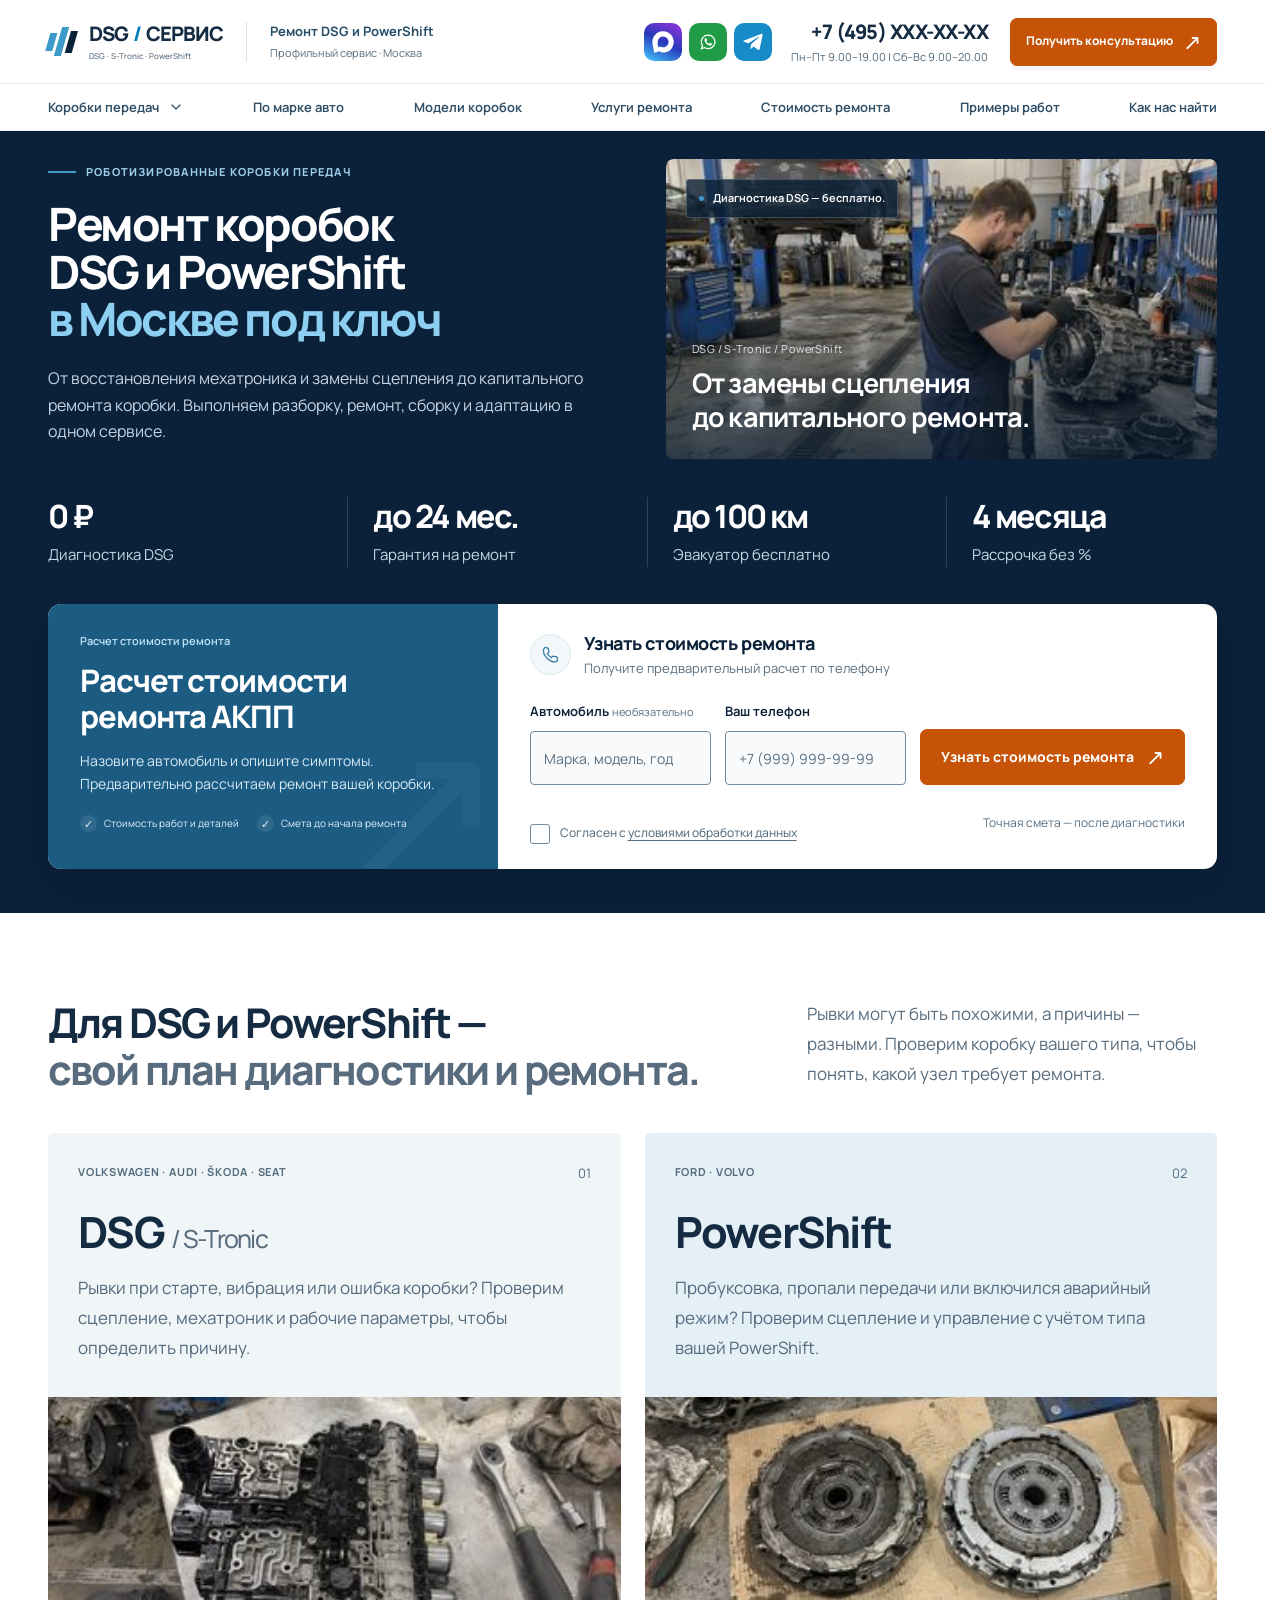
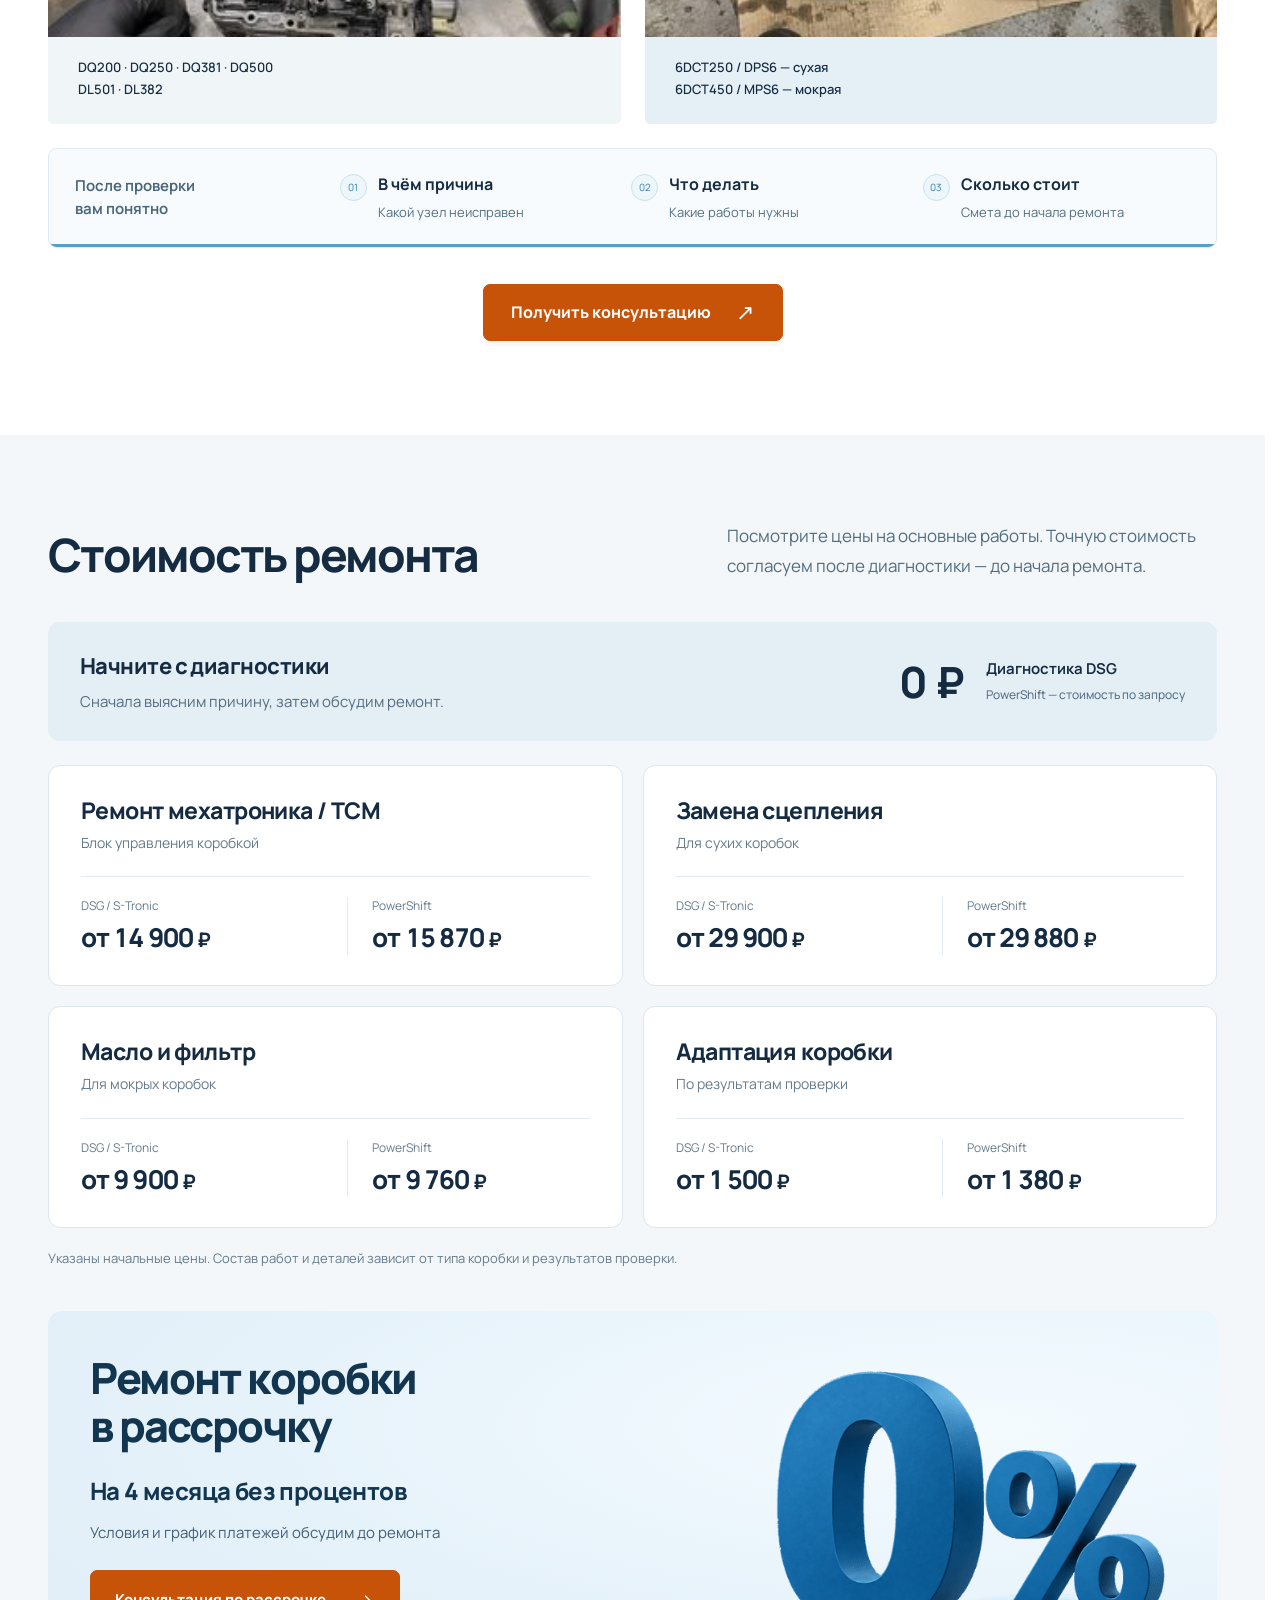
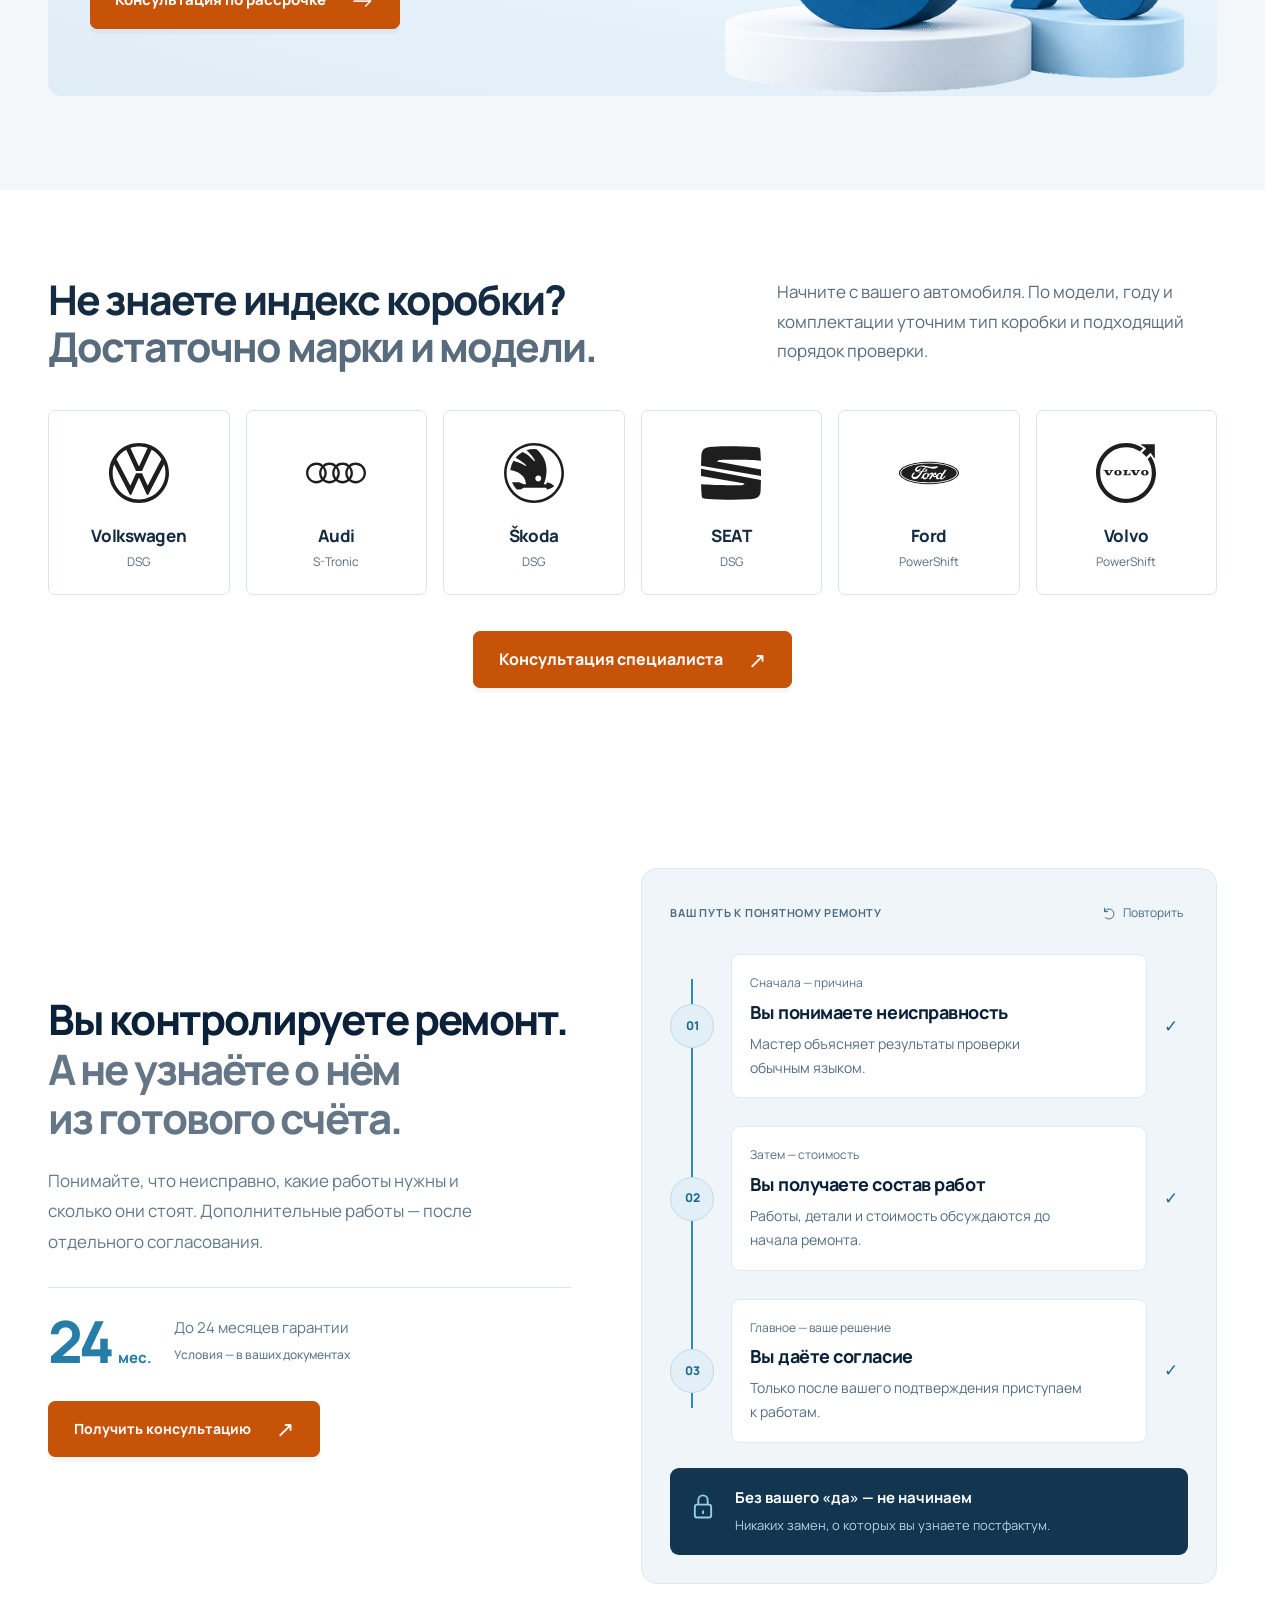
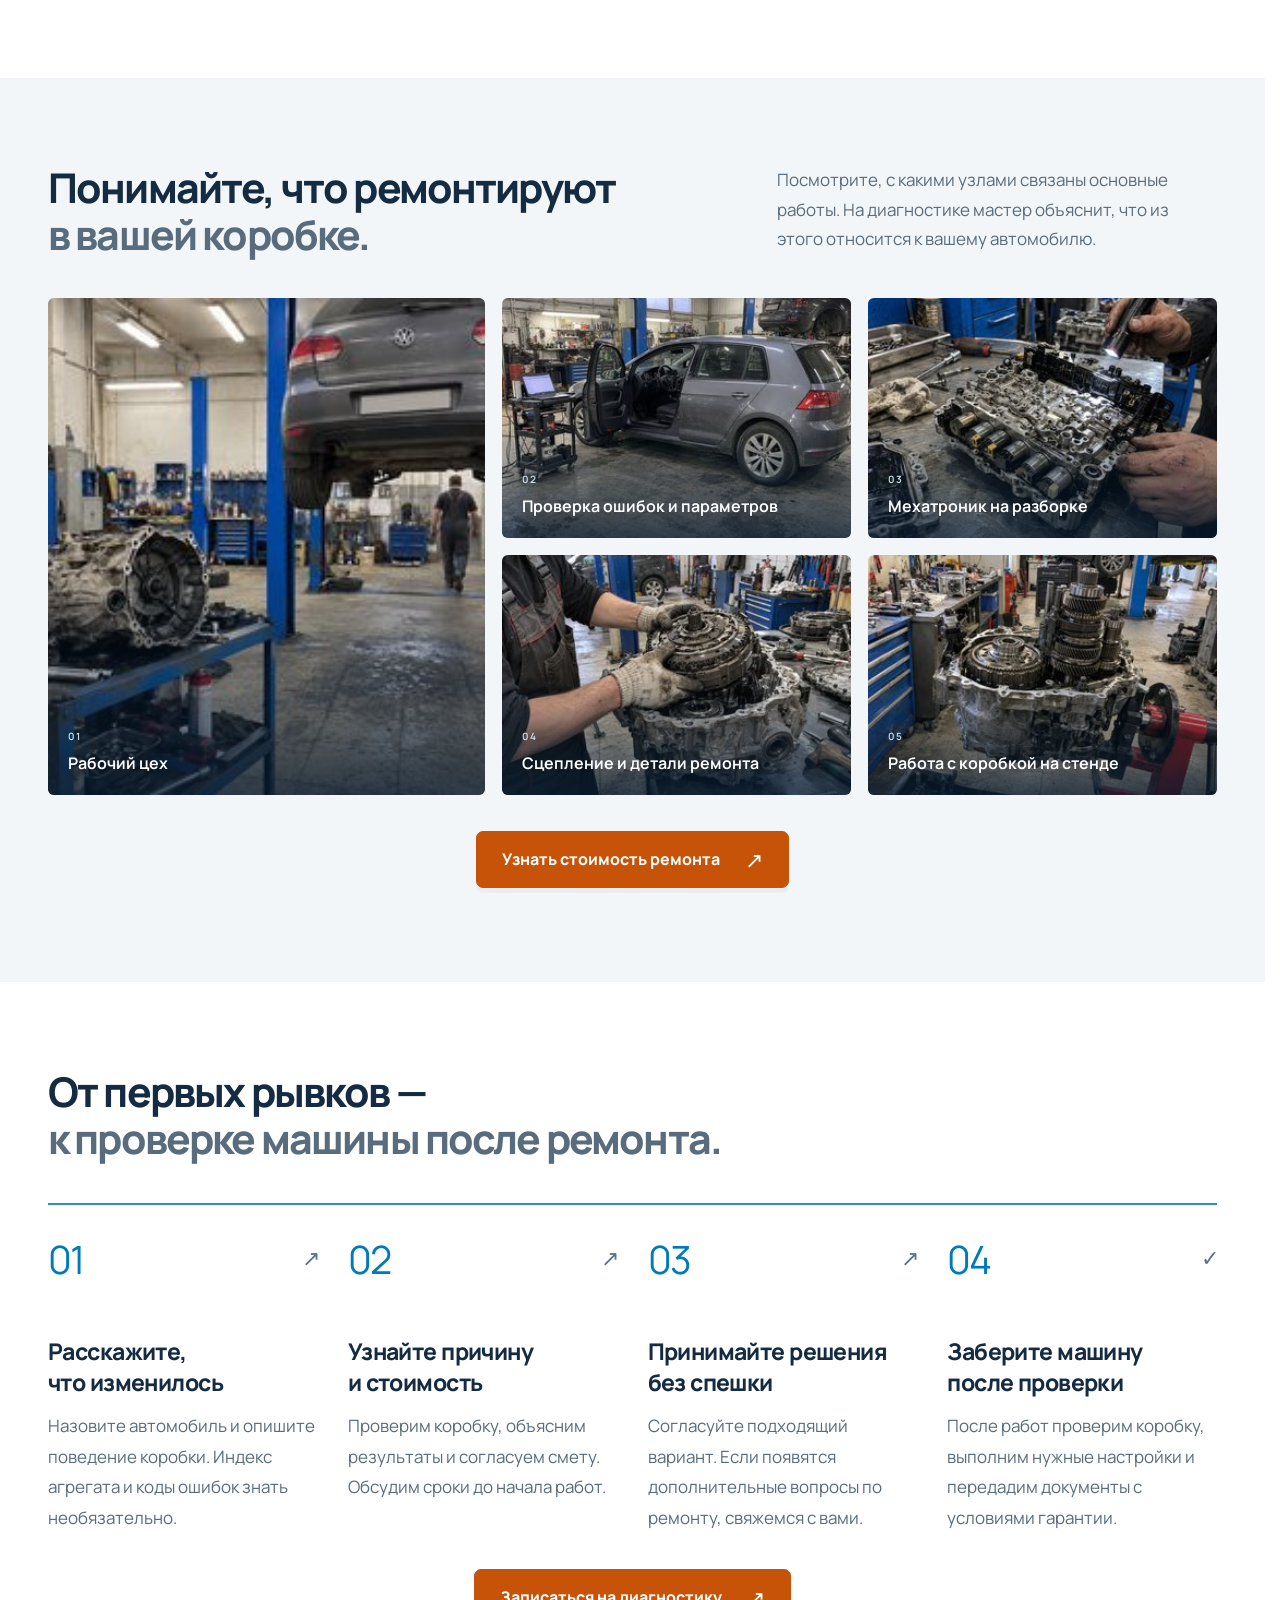
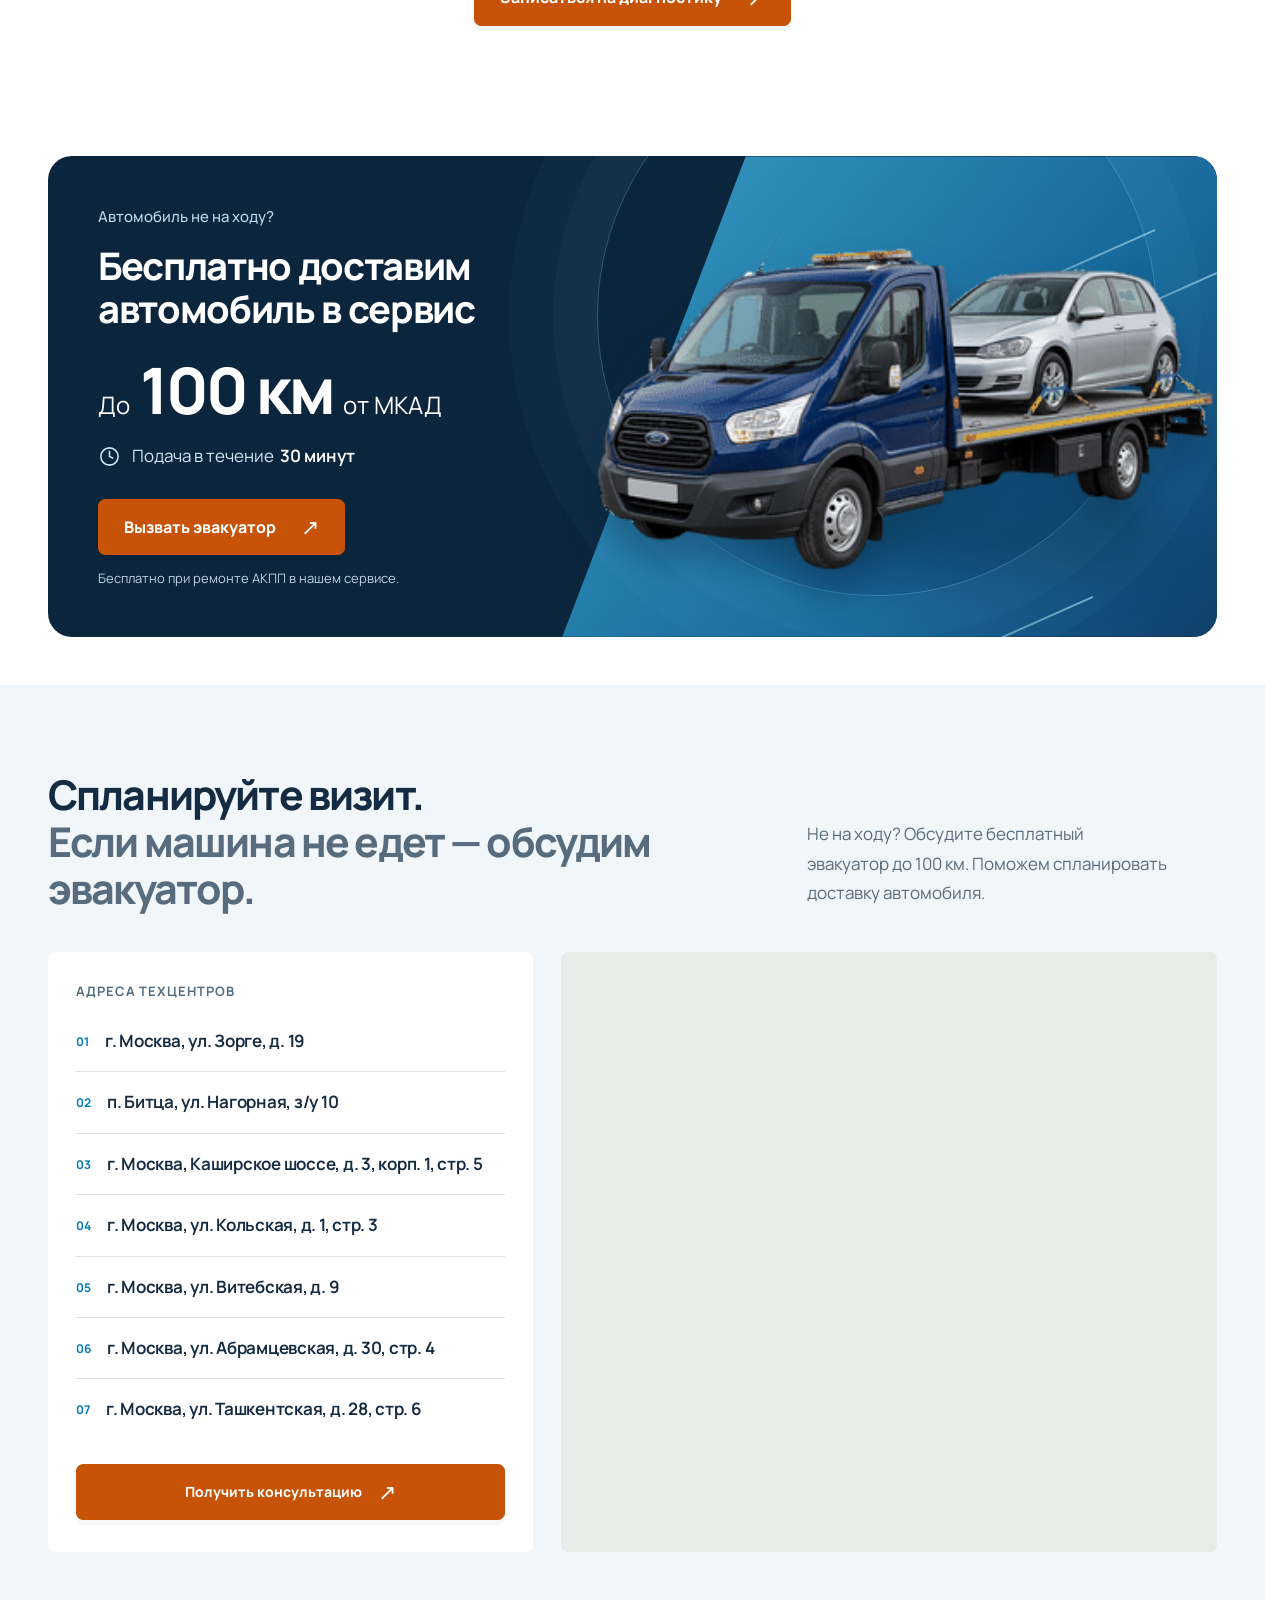
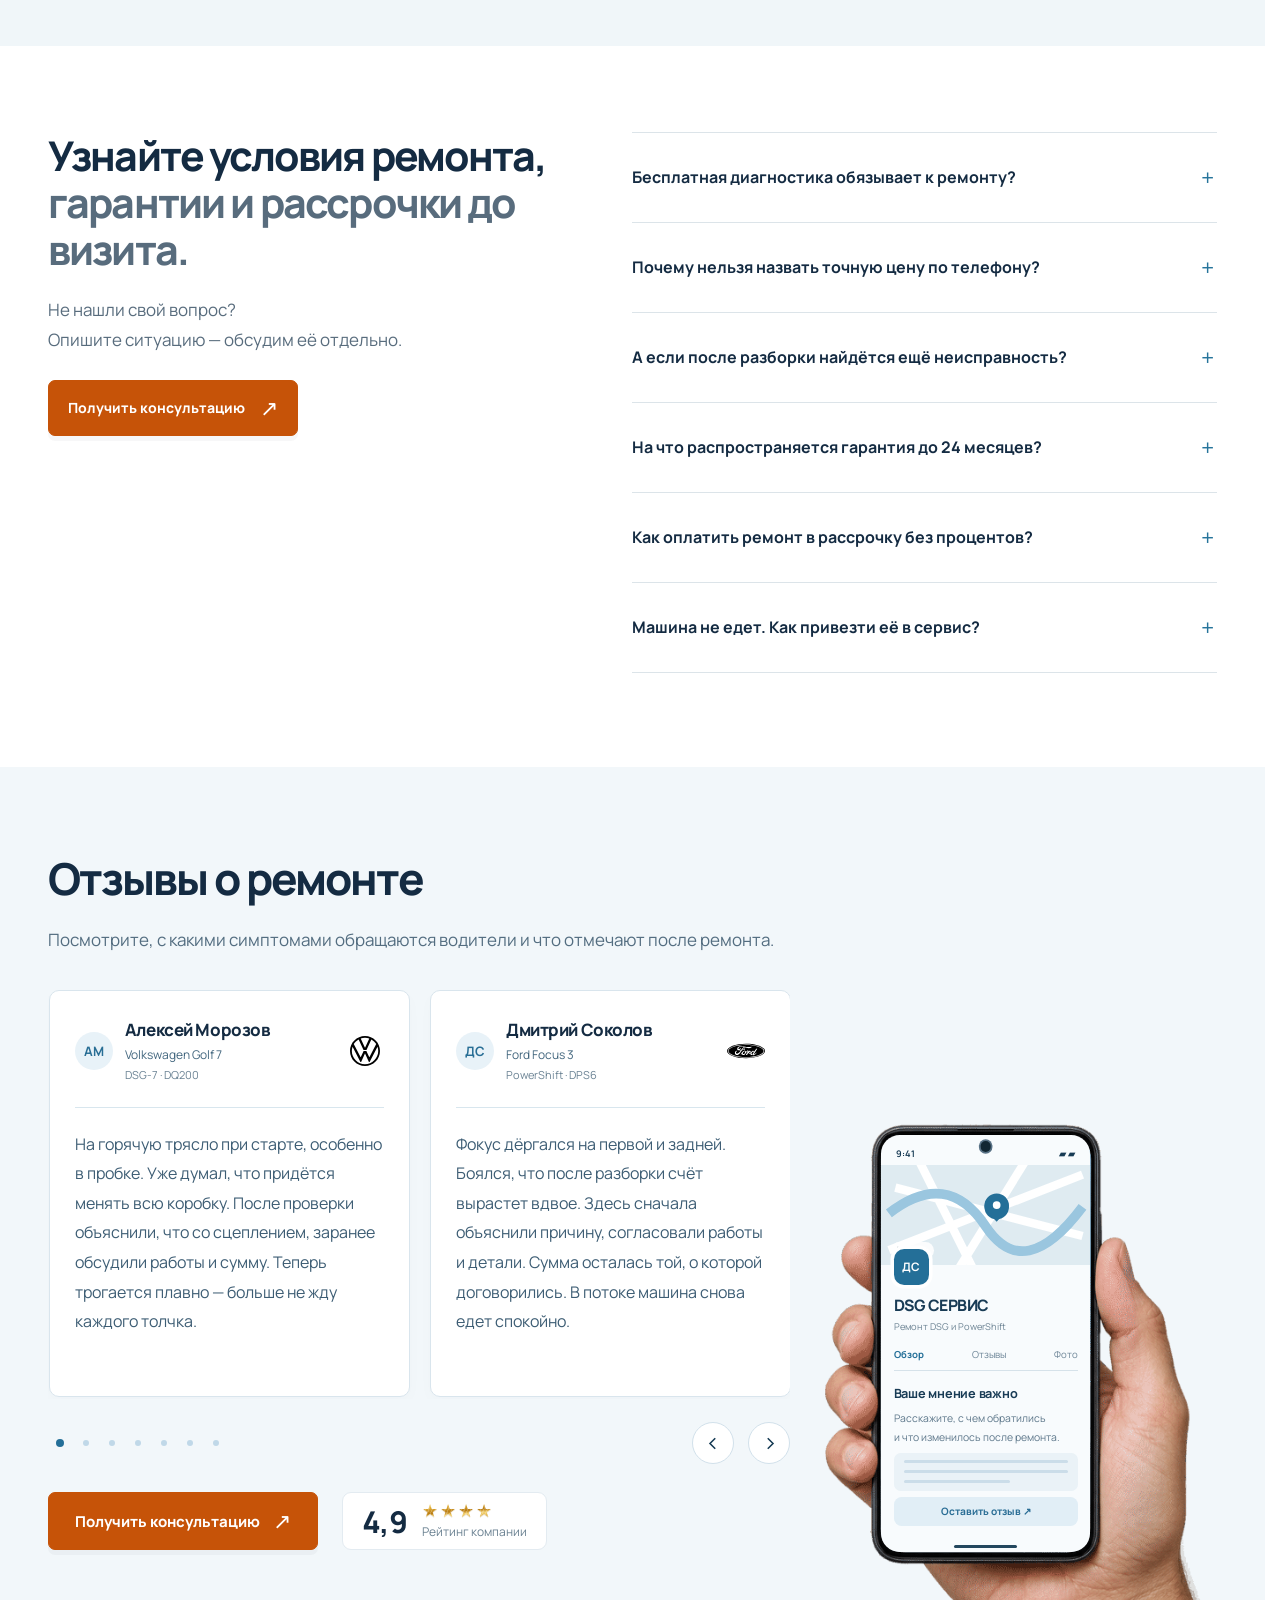
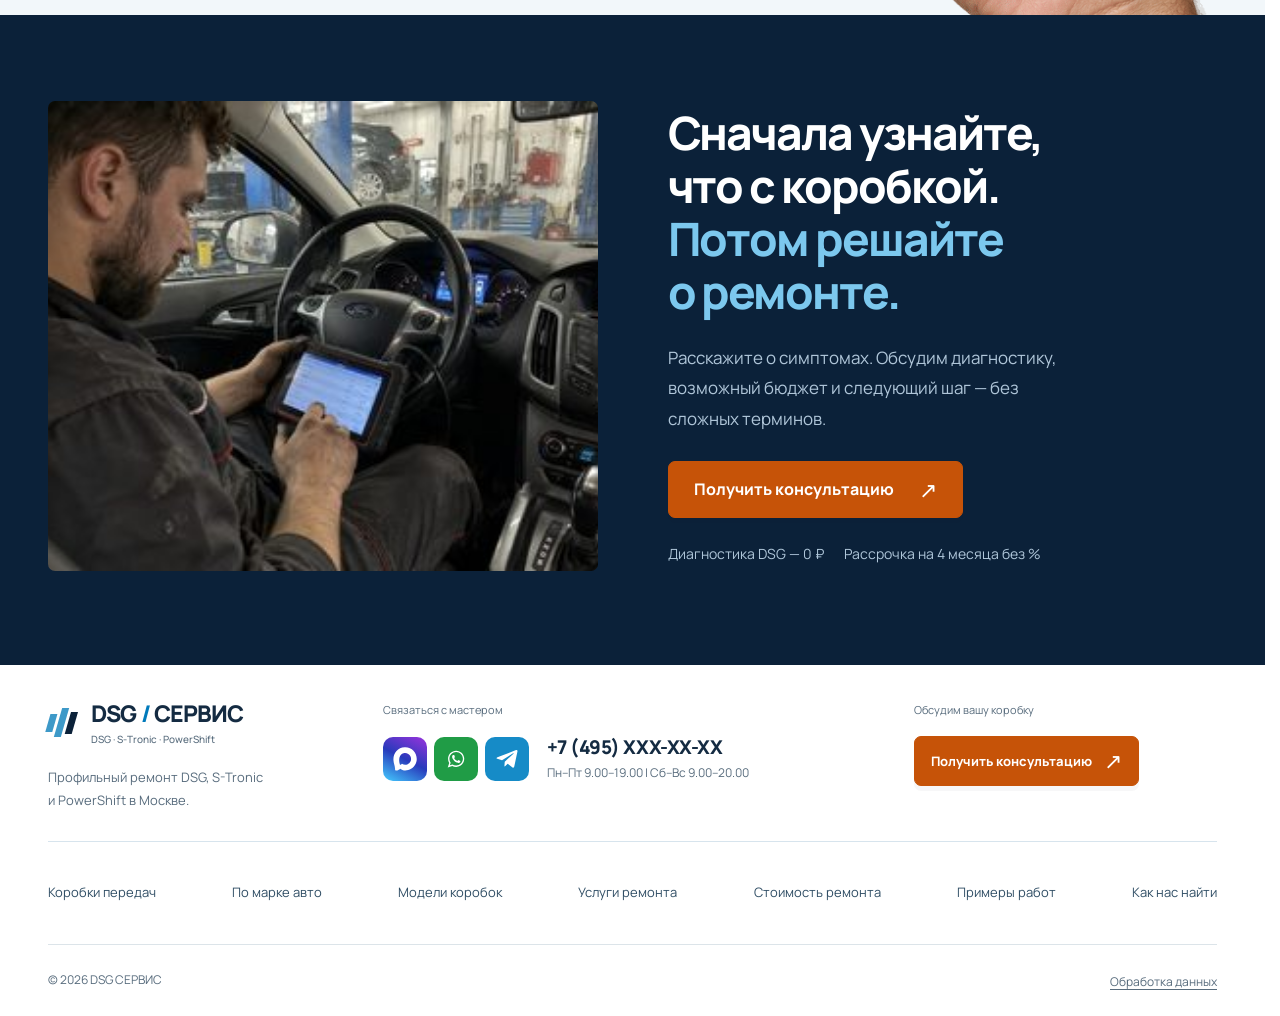
==== index.html @ 7f4f58bf "create project" ====
<!doctype html>
<html lang="ru">
<head>
  <meta charset="utf-8">
  <meta name="viewport" content="width=device-width, initial-scale=1, viewport-fit=cover, interactive-widget=resizes-content">
  <meta name="theme-color" content="#0b2139">
  <meta name="color-scheme" content="light">
  <meta name="description" content="Ремонт DSG и PowerShift в Москве: мехатроник, сцепление и капитальный ремонт. Диагностика DSG бесплатно, гарантия до 24 месяцев, эвакуатор до 100 км.">
  <meta name="robots" content="noindex, nofollow">
  <meta property="og:title" content="Ремонт DSG и PowerShift в Москве — DSG СЕРВИС">
  <meta property="og:description" content="Мехатроник, сцепление и капитальный ремонт роботизированных коробок. Гарантия до 24 месяцев.">
  <meta property="og:image" content="/assets/images/hero-phone.jpg">
  <title>Ремонт DSG и PowerShift в Москве — DSG СЕРВИС</title>
  <link rel="icon" href="assets/icons/favicon.svg" type="image/svg+xml">
  <link rel="stylesheet" href="assets/css/site.css">

  <link rel="stylesheet" href="assets/css/components/pricing.css"><link rel="stylesheet" href="assets/css/components/reviews.css"><link rel="stylesheet" href="assets/css/components/tow.css">
  <script src="assets/js/config.js" defer></script>
  <script src="assets/js/site.js" defer></script>
</head>
<body data-lead-image="home-modal"><a class="skip-link" href="#main">Перейти к содержанию</a><header class="site-header"><div class="container header-inner"><a class="brand" href="/" aria-label="DSG СЕРВИС — главная"><span class="brand-symbol" aria-hidden="true"><i></i><i></i><i></i></span><span class="brand-name">DSG<span class="brand-slash">/</span>СЕРВИС<small>DSG · S-Tronic · PowerShift</small></span></a><div class="header-specialty"><strong>Ремонт DSG и PowerShift</strong><span>Профильный сервис · Москва</span></div><div class="messengers" aria-label="Мессенджеры"><button type="button" class="messenger messenger-max" data-contact="MAX" aria-label="Написать в MAX" title="MAX"><img src="assets/icons/messengers/max.svg" alt="" width="24" height="24"></button><button type="button" class="messenger messenger-whatsapp" data-contact="WhatsApp" aria-label="Написать в WhatsApp" title="WhatsApp"><img src="assets/icons/messengers/whatsapp.svg" alt="" width="24" height="24"></button><button type="button" class="messenger messenger-telegram" data-contact="Telegram" aria-label="Написать в Telegram" title="Telegram"><img src="assets/icons/messengers/telegram.svg" alt="" width="24" height="24"></button></div><div class="phone-block"><span class="phone-placeholder">+7 (495) XXX-XX-XX</span><small>Пн–Пт 9.00–19.00 <br>Сб–Вс 9.00–20.00</small></div><button type="button" class="button button-orange" data-open-lead="consult">Получить консультацию<span aria-hidden="true">↗</span></button><button class="menu-toggle" aria-label="Открыть меню" aria-expanded="false" aria-controls="mobile-menu"><span></span><span></span><span></span></button></div><div class="site-nav-row"><nav class="container desktop-nav" aria-label="Основная навигация"><details class="gearbox-dropdown"><summary aria-label="Открыть раздел коробок передач">Коробки передач<svg class="dropdown-chevron" viewBox="0 0 24 24" fill="none" stroke="currentColor" stroke-width="1.8" stroke-linecap="round" stroke-linejoin="round" aria-hidden="true" focusable="false"><path d="m6 9 6 6 6-6"/></svg></summary><div class="gearbox-dropdown-panel"><a href="/dsg/"><strong>DSG / S-Tronic</strong><span>Volkswagen · Audi · Škoda · SEAT</span></a><a href="/404/"><strong>PowerShift</strong><span>Ford · Volvo</span></a><a href="/404/"><strong>DCT китайских авто</strong><span>Chery · Geely · Haval и другие</span></a></div></details><a href="/brands/">По марке авто</a><a href="/gearboxes/#gearbox-catalog">Модели коробок</a><a href="/gearboxes/#services">Услуги ремонта</a><a href="/#prices">Стоимость ремонта</a><a href="/#gallery">Примеры работ</a><a href="/#addresses">Как нас найти</a></nav></div><nav id="mobile-menu" class="mobile-menu" aria-label="Мобильная навигация" hidden><details class="gearbox-dropdown"><summary aria-label="Открыть раздел коробок передач">Коробки передач<svg class="dropdown-chevron" viewBox="0 0 24 24" fill="none" stroke="currentColor" stroke-width="1.8" stroke-linecap="round" stroke-linejoin="round" aria-hidden="true" focusable="false"><path d="m6 9 6 6 6-6"/></svg></summary><div class="gearbox-dropdown-panel"><a href="/dsg/"><strong>DSG / S-Tronic</strong><span>Volkswagen · Audi · Škoda · SEAT</span></a><a href="/404/"><strong>PowerShift</strong><span>Ford · Volvo</span></a><a href="/404/"><strong>DCT китайских авто</strong><span>Chery · Geely · Haval и другие</span></a></div></details><a href="/brands/">По марке авто</a><a href="/gearboxes/#gearbox-catalog">Модели коробок</a><a href="/gearboxes/#services">Услуги ремонта</a><a href="/#prices">Стоимость ремонта</a><a href="/#gallery">Примеры работ</a><a href="/#addresses">Как нас найти</a><a href="/#guarantee">Гарантия на ремонт</a><a href="/#faq">Ответы мастера</a></nav></header><main id="main"><section class="hero" aria-labelledby="hero-title"><div class="container hero-grid"><div class="hero-copy"><p class="eyebrow light"><span></span> Роботизированные коробки передач</p><h1 id="hero-title">Ремонт коробок<br>DSG и PowerShift<br><span>в Москве под ключ</span></h1><p class="hero-description">От восстановления мехатроника и замены сцепления до капитального ремонта коробки. Выполняем разборку, ремонт, сборку и адаптацию в одном сервисе.</p><div class="hero-promise"><span>✓</span><p><strong>До 24 месяцев гарантии</strong>  <br>Условия для вашего ремонта — в документах</p></div></div><div class="hero-visual"><img src="assets/images/hero-phone.jpg" alt="Мастер ремонтирует коробку на верстаке в рабочем цехе" width="900" height="675" srcset="assets/images/responsive/hero-phone-320.jpg 320w, assets/images/responsive/hero-phone-480.jpg 480w, assets/images/responsive/hero-phone-640.jpg 640w, assets/images/hero-phone.jpg 900w" sizes="(max-width:700px) calc(100vw - 40px), (max-width:1190px) 45vw, 650px" decoding="async" loading="eager" fetchpriority="high"><div class="photo-label"><span class="photo-dot"></span> Диагностика DSG — бесплатно.</div><div class="hero-photo-caption"><span>DSG / S-Tronic / PowerShift</span><strong>От замены сцепления<br>до капитального ремонта.</strong></div></div></div>
<div class="container"><div class="hero-benefits"><div><strong>0 ₽</strong><span>Диагностика DSG</span></div><div><strong>до 24 мес.</strong><span>Гарантия на ремонт</span></div><div><strong>до 100 км</strong><span>Эвакуатор бесплатно</span></div><div><strong>4 месяца</strong><span>Рассрочка без %</span></div></div>
<form class="hero-form inquiry-form" id="hero-form" novalidate><div class="inquiry-intro"><span class="inquiry-kicker">Расчет стоимости ремонта</span><h2>Расчет стоимости<br>ремонта АКПП</h2><p>Назовите автомобиль и опишите симптомы.<br>Предварительно рассчитаем ремонт вашей коробки.</p><div class="inquiry-outcomes" aria-label="Что обсудим"><span><i aria-hidden="true">✓</i> Стоимость работ и деталей</span><span><i aria-hidden="true">✓</i> Смета до начала ремонта</span></div><span class="inquiry-watermark" aria-hidden="true">↗</span></div><div class="inquiry-fields"><div class="inquiry-field-heading"><span class="inquiry-call-icon" aria-hidden="true"><svg viewBox="0 0 24 24" fill="none" stroke="currentColor" stroke-width="1.6"><path d="m5 3 4 1 1 5-2 2a14 14 0 0 0 5 5l2-2 5 1 1 4c-1 3-5 3-9 1C7 17 3 12 3 7c0-2 1-3 2-4Z"/></svg></span><div><strong>Узнать стоимость ремонта</strong><p>Получите предварительный расчет по телефону</p></div></div><div class="inquiry-inputs"><div class="hero-form-field"><label for="hero-car">Автомобиль <span>необязательно</span></label><input id="hero-car" name="car" placeholder="Марка, модель, год" autocomplete="off"></div><div class="hero-form-field"><label for="hero-phone">Ваш телефон</label><input id="hero-phone" name="phone" type="tel" inputmode="tel" autocomplete="tel" placeholder="+7 (999) 999-99-99" required maxlength="18" aria-describedby="hero-error"></div><button type="submit" class="button button-orange">Узнать стоимость ремонта<span aria-hidden="true">↗</span></button></div><div class="inquiry-bottom"><label class="consent"><input type="checkbox" name="consent" id="hero-consent" required><span>Согласен с <button type="button" class="privacy-text" data-privacy>условиями обработки данных</button></span></label><p class="inquiry-hint">Точная смета — после диагностики</p></div><p id="hero-error" class="form-error" role="status"></p></div></form></div></section>
<section class="section specialization-section" id="specialization" aria-labelledby="specialization-title"><div class="container">
      <div class="section-heading"><div><h2 id="specialization-title">Для DSG и PowerShift — <br><span class="muted">свой план диагностики и ремонта.</span></h2></div><p class="section-intro">Рывки могут быть похожими, а причины — разными. Проверим коробку вашего типа, чтобы понять, какой узел требует ремонта.</p></div>
      <div class="family-grid">
        <article class="family-card family-dsg"><div class="family-top"><span class="small-label">Volkswagen · Audi · Škoda · SEAT</span><span class="family-index">01</span></div><h3>DSG <span>/ S-Tronic</span></h3><p>Рывки при старте, вибрация или ошибка коробки? Проверим сцепление, мехатроник и рабочие параметры, чтобы определить причину.</p><div class="family-photo"><img src="assets/images/mechatronic-phone.jpg" alt="Мехатроник DSG на рабочем столе" width="800" height="600" srcset="assets/images/responsive/mechatronic-phone-320.jpg 320w, assets/images/responsive/mechatronic-phone-480.jpg 480w, assets/images/responsive/mechatronic-phone-640.jpg 640w, assets/images/mechatronic-phone.jpg 800w" sizes="(max-width:700px) calc(100vw - 40px), (max-width:1190px) 45vw, 650px" decoding="async" loading="lazy"></div><div class="family-bottom"><span>DQ200 · DQ250 · DQ381 · DQ500   <br>DL501 · DL382</span></div></article>
        <article class="family-card family-ps"><div class="family-top"><span class="small-label">Ford · Volvo</span><span class="family-index">02</span></div><h3>PowerShift</h3><p>Пробуксовка, пропали передачи или включился аварийный режим? Проверим сцепление и управление с учётом типа вашей PowerShift.</p><div class="family-photo"><img src="assets/images/clutch-phone.jpg" alt="Двойное сцепление на полу цеха" width="800" height="600" srcset="assets/images/responsive/clutch-phone-320.jpg 320w, assets/images/responsive/clutch-phone-480.jpg 480w, assets/images/responsive/clutch-phone-640.jpg 640w, assets/images/clutch-phone.jpg 800w" sizes="(max-width:700px) calc(100vw - 40px), (max-width:1190px) 45vw, 650px" decoding="async" loading="lazy"></div><div class="family-bottom"><span>6DCT250 / DPS6 — сухая   <br>6DCT450 / MPS6 — мокрая</span></div></article>
      </div>
    <div class="diagnostic-route" aria-label="Что вы получите после проверки"><div class="route-line" aria-hidden="true"><span></span></div><span class="route-caption">После проверки вам понятно</span><div class="route-item"><i aria-hidden="true">01</i><strong>В чём причина</strong><span>Какой узел неисправен</span></div><div class="route-item"><i aria-hidden="true">02</i><strong>Что делать</strong><span>Какие работы нужны</span></div><div class="route-item"><i aria-hidden="true">03</i><strong>Сколько стоит</strong><span>Смета до начала ремонта</span></div></div><div class="section-cta"><button type="button" class="button button-orange" data-open-lead="family" >Получить консультацию<span aria-hidden="true">↗</span></button></div></div></section>
<section class="section repair-budget" id="prices" aria-labelledby="prices-title"><div class="container"><div class="budget-heading"><h2 id="prices-title">Стоимость ремонта</h2><p>Посмотрите цены на основные работы. Точную стоимость согласуем после диагностики — до начала ремонта.</p></div><div class="budget-diagnostics"><div><strong>Начните с диагностики</strong><p>Сначала выясним причину, затем обсудим ремонт.</p></div><div class="diagnostics-price"><strong>0 ₽</strong><span>Диагностика DSG<br><small>PowerShift — стоимость по запросу</small></span></div></div><div class="repair-price-grid"><article class="repair-price"><div class="repair-price-heading"><h3>Ремонт мехатроника / TCM</h3><p>Блок управления коробкой</p></div><dl><div><dt>DSG / S-Tronic</dt><dd>от 14 900 <span>₽</span></dd></div><div><dt>PowerShift</dt><dd>от 15 870 <span>₽</span></dd></div></dl></article><article class="repair-price"><div class="repair-price-heading"><h3>Замена сцепления</h3><p>Для сухих коробок</p></div><dl><div><dt>DSG / S-Tronic</dt><dd>от 29 900 <span>₽</span></dd></div><div><dt>PowerShift</dt><dd>от 29 880 <span>₽</span></dd></div></dl></article><article class="repair-price"><div class="repair-price-heading"><h3>Масло и фильтр</h3><p>Для мокрых коробок</p></div><dl><div><dt>DSG / S-Tronic</dt><dd>от 9 900 <span>₽</span></dd></div><div><dt>PowerShift</dt><dd>от 9 760 <span>₽</span></dd></div></dl></article><article class="repair-price"><div class="repair-price-heading"><h3>Адаптация коробки</h3><p>По результатам проверки</p></div><dl><div><dt>DSG / S-Tronic</dt><dd>от 1 500 <span>₽</span></dd></div><div><dt>PowerShift</dt><dd>от 1 380 <span>₽</span></dd></div></dl></article></div><p class="budget-note">Указаны начальные цены. Состав работ и деталей зависит от типа коробки и результатов проверки.</p><aside class="financing-banner" id="installment" aria-labelledby="installment-title"><div class="financing-copy"><h3 id="installment-title">Ремонт коробки<br>в рассрочку</h3><p class="financing-offer">На 4 месяца без процентов</p><p class="financing-detail">Условия и график платежей обсудим до ремонта</p><button type="button" class="button button-orange" data-open-lead="installment">Консультация по рассрочке<span aria-hidden="true">→</span></button></div><img class="financing-art" src="assets/images/installment-percent.png" alt="" width="640" height="427" srcset="assets/images/responsive/installment-percent-320.png 320w, assets/images/responsive/installment-percent-480.png 480w, assets/images/installment-percent.png 640w" sizes="(max-width:700px) 320px, 560px" decoding="async" loading="lazy"></aside></div></section>
<section class="section brands-section" id="brands" aria-labelledby="brands-title"><div class="container"><div class="section-heading"><div><h2 id="brands-title">Не знаете индекс коробки?  <br><span class="muted">Достаточно марки и модели.</span></h2></div><p class="section-intro">Начните с вашего автомобиля. По модели, году и комплектации уточним тип коробки и подходящий порядок проверки.</p></div><div class="brand-tiles"><div class="brand-tile"><div class="brand-logo"><img src="assets/icons/brands/volkswagen.svg" alt="Логотип Volkswagen" width="100" height="70" loading="lazy"></div><h3>Volkswagen</h3><p>DSG</p></div><div class="brand-tile"><div class="brand-logo"><img src="assets/icons/brands/audi.svg" alt="Логотип Audi" width="100" height="70" loading="lazy"></div><h3>Audi</h3><p>S-Tronic</p></div><div class="brand-tile"><div class="brand-logo"><img src="assets/icons/brands/skoda.svg" alt="Логотип Skoda" width="100" height="70" loading="lazy"></div><h3>Škoda</h3><p>DSG</p></div><div class="brand-tile"><div class="brand-logo"><img src="assets/icons/brands/seat.svg" alt="Логотип Seat" width="100" height="70" loading="lazy"></div><h3>SEAT</h3><p>DSG</p></div><div class="brand-tile"><div class="brand-logo"><img src="assets/icons/brands/ford.svg" alt="Логотип Ford" width="100" height="70" loading="lazy"></div><h3>Ford</h3><p>PowerShift</p></div><div class="brand-tile"><div class="brand-logo"><img src="assets/icons/brands/volvo.svg" alt="Логотип Volvo" width="100" height="70" loading="lazy"></div><h3>Volvo</h3><p>PowerShift</p></div></div><div class="section-cta"><button type="button" class="button button-orange" data-open-lead="car" >Консультация специалиста<span aria-hidden="true">↗</span></button></div></div></section>
<section class="section certainty-section approval-section" id="guarantee" aria-labelledby="certainty-title"><div class="container approval-grid"><div class="approval-copy"><h2 id="certainty-title">Вы контролируете ремонт. <br><span class="muted">А не узнаёте о нём <br>из готового счёта.</span></h2><p>Понимайте, что неисправно, какие работы нужны и сколько они стоят. Дополнительные работы — после отдельного согласования.</p><div class="approval-guarantee"><span class="approval-guarantee-number">24<span>мес.</span></span><p>До 24 месяцев гарантии <br><strong>Условия — в ваших документах</strong></p></div><button type="button" class="button button-orange" data-open-lead="guarantee">Получить консультацию<span aria-hidden="true">↗</span></button></div><div class="approval-board" aria-label="Порядок согласования ремонта"><div class="approval-board-top"><span class="small-label">Ваш путь к понятному ремонту</span><button type="button" class="replay-motion" id="replay-approval" aria-label="Повторить анимацию согласования ремонта"><svg viewBox="0 0 24 24" fill="none" stroke="currentColor" stroke-width="1.6" aria-hidden="true"><path d="M4 9a8 8 0 1 1 1 9M4 3v6h6"/></svg>Повторить</button></div><div class="approval-flow"><div class="approval-rail" aria-hidden="true"><span class="approval-rail-fill"></span></div><article class="approval-step"><span class="approval-step-index">01</span><div><span class="approval-step-label">Сначала — причина</span><h3>Вы понимаете неисправность</h3><p>Мастер объясняет результаты проверки обычным языком.</p></div><span class="approval-step-check" aria-hidden="true">✓</span></article><article class="approval-step"><span class="approval-step-index">02</span><div><span class="approval-step-label">Затем — стоимость</span><h3>Вы получаете состав работ</h3><p>Работы, детали и стоимость обсуждаются до начала ремонта.</p></div><span class="approval-step-check" aria-hidden="true">✓</span></article><article class="approval-step"><span class="approval-step-index">03</span><div><span class="approval-step-label">Главное — ваше решение</span><h3>Вы даёте согласие</h3><p>Только после вашего подтверждения приступаем к работам.</p></div><span class="approval-step-check" aria-hidden="true">✓</span></article></div><div class="approval-decision"><span class="approval-lock" aria-hidden="true"><svg viewBox="0 0 24 24" fill="none" stroke="currentColor" stroke-width="1.6"><rect x="5" y="10" width="14" height="11" rx="2"/><path d="M8 10V6a4 4 0 0 1 8 0v4m-4 5v3"/></svg></span><div><strong>Без вашего «да» — не начинаем</strong><p>Никаких замен, о которых вы узнаете постфактум.</p></div></div></div></div></section>
<section class="section gallery-section" id="gallery" aria-labelledby="gallery-title"><div class="container"><div class="section-heading"><div><h2 id="gallery-title">Понимайте, что ремонтируют <br><span class="muted">в вашей коробке.</span></h2></div><p class="section-intro">Посмотрите, с какими узлами связаны основные работы. На диагностике мастер объяснит, что из этого относится к вашему автомобилю.</p></div><div class="workshop-gallery"><figure class="gallery-item gallery-item-1"><img src="assets/images/shop-phone.jpg" alt="Рабочий цех" width="800" height="600" srcset="assets/images/responsive/shop-phone-320.jpg 320w, assets/images/responsive/shop-phone-480.jpg 480w, assets/images/responsive/shop-phone-640.jpg 640w, assets/images/shop-phone.jpg 800w" sizes="(max-width:700px) calc(100vw - 40px), (max-width:1190px) 45vw, 650px" decoding="async" loading="lazy"><figcaption><span>01</span>Рабочий цех</figcaption></figure><figure class="gallery-item gallery-item-2"><img src="assets/images/diagnostic-phone.jpg" alt="Проверка ошибок и параметров" width="800" height="600" srcset="assets/images/responsive/diagnostic-phone-320.jpg 320w, assets/images/responsive/diagnostic-phone-480.jpg 480w, assets/images/responsive/diagnostic-phone-640.jpg 640w, assets/images/diagnostic-phone.jpg 800w" sizes="(max-width:700px) calc(100vw - 40px), (max-width:1190px) 45vw, 650px" decoding="async" loading="lazy"><figcaption><span>02</span>Проверка ошибок и параметров</figcaption></figure><figure class="gallery-item gallery-item-3"><img src="assets/images/home-mechatronic-detail.jpg" alt="Осмотр гидроблока DSG на рабочем столе" width="800" height="600" srcset="assets/images/responsive/home-mechatronic-detail-320.jpg 320w, assets/images/responsive/home-mechatronic-detail-480.jpg 480w, assets/images/responsive/home-mechatronic-detail-640.jpg 640w, assets/images/home-mechatronic-detail.jpg 800w" sizes="(max-width:700px) calc(100vw - 40px), (max-width:1190px) 45vw, 650px" decoding="async" loading="lazy"><figcaption><span>03</span>Мехатроник на разборке</figcaption></figure><figure class="gallery-item gallery-item-4"><img src="assets/images/home-clutch-fitting.jpg" alt="Установка двойного сцепления в корпус коробки" width="800" height="600" srcset="assets/images/responsive/home-clutch-fitting-320.jpg 320w, assets/images/responsive/home-clutch-fitting-480.jpg 480w, assets/images/responsive/home-clutch-fitting-640.jpg 640w, assets/images/home-clutch-fitting.jpg 800w" sizes="(max-width:700px) calc(100vw - 40px), (max-width:1190px) 45vw, 650px" decoding="async" loading="lazy"><figcaption><span>04</span>Сцепление и детали ремонта</figcaption></figure><figure class="gallery-item gallery-item-5"><img src="assets/images/home-gearbox-stand.jpg" alt="Разобранная коробка на ремонтном стенде" width="800" height="600" srcset="assets/images/responsive/home-gearbox-stand-320.jpg 320w, assets/images/responsive/home-gearbox-stand-480.jpg 480w, assets/images/responsive/home-gearbox-stand-640.jpg 640w, assets/images/home-gearbox-stand.jpg 800w" sizes="(max-width:700px) calc(100vw - 40px), (max-width:1190px) 45vw, 650px" decoding="async" loading="lazy"><figcaption><span>05</span>Работа с коробкой на стенде</figcaption></figure></div><div class="section-cta"><button type="button" class="button button-orange" data-open-lead="repair" >Узнать стоимость ремонта<span aria-hidden="true">↗</span></button></div></div></section>
<section class="section process-section" id="process" aria-labelledby="process-title"><div class="container"><div class="section-heading"><div><h2 id="process-title">От первых рывков — <br><span class="muted">к проверке машины после ремонта.</span></h2></div></div><div class="process-grid"><div class="process-track" aria-hidden="true"><span></span></div><article><span class="step-number">01<span>↗</span></span><h3>Расскажите,   <br>что изменилось</h3><p>Назовите автомобиль и опишите поведение коробки. Индекс агрегата и коды ошибок знать необязательно.</p></article><article><span class="step-number">02<span>↗</span></span><h3>Узнайте причину   <br>и стоимость</h3><p>Проверим коробку, объясним результаты и согласуем смету. Обсудим сроки до начала работ.</p></article><article><span class="step-number">03<span>↗</span></span><h3>Принимайте решения   <br>без спешки</h3><p>Согласуйте подходящий вариант. Если появятся дополнительные вопросы по ремонту, свяжемся с вами.</p></article><article><span class="step-number">04<span>✓</span></span><h3>Заберите машину   <br>после проверки</h3><p>После работ проверим коробку, выполним нужные настройки и передадим документы с условиями гарантии.</p></article></div><div class="section-cta"><button type="button" class="button button-orange" data-open-lead="diagnostic" >Записаться на диагностику<span aria-hidden="true">↗</span></button></div></div></section>
<section class="tow-section-new" id="evacuation" aria-labelledby="tow-title"><div class="container"><div class="tow-banner"><div class="tow-copy"><p class="tow-kicker">Автомобиль не на ходу?</p><h2 id="tow-title">Бесплатно доставим<br>автомобиль в сервис</h2><p class="tow-offer">До <strong>100 км</strong><span>от МКАД</span></p><p class="tow-arrival"><svg viewBox="0 0 24 24" fill="none" stroke="currentColor" stroke-width="1.6" aria-hidden="true"><circle cx="12" cy="12" r="9"/><path d="M12 6v6l4 2"/></svg>Подача в течение <strong>30 минут</strong></p><button type="button" class="button button-orange" data-open-lead="tow">Вызвать эвакуатор<span aria-hidden="true">↗</span></button><p class="tow-condition">Бесплатно при ремонте АКПП в нашем сервисе.</p></div><div class="tow-art tow-flight" aria-hidden="true"><div class="tow-orbit"></div><span class="tow-speed tow-speed-one"></span><span class="tow-speed tow-speed-two"></span><span class="tow-speed tow-speed-three"></span><div class="tow-vehicle"><img src="assets/images/tow-truck-v2.png" alt="" width="720" height="480" srcset="assets/images/responsive/tow-truck-v2-360.png 360w, assets/images/responsive/tow-truck-v2-540.png 540w, assets/images/tow-truck-v2.png 720w" sizes="(max-width:700px) calc(100vw - 40px), (max-width:1100px) 52vw, 680px" decoding="async" loading="lazy"></div></div></div></div></section><section class="section addresses-section" id="addresses" aria-labelledby="addresses-title"><div class="container"><div class="section-heading"><div><h2 id="addresses-title">Спланируйте визит. <br><span class="muted">Если машина не едет — обсудим эвакуатор.</span></h2></div><p class="section-intro">Не на ходу? Обсудите бесплатный эвакуатор до 100 км. Поможем спланировать доставку автомобиля.</p></div><div class="address-map-grid"><div class="address-list"><p class="small-label">Адреса техцентров</p><article class="address-item"><span class="address-index">01</span><div><h3>г. Москва, ул. Зорге, д. 19</h3></div></article><article class="address-item"><span class="address-index">02</span><div><h3>п. Битца, ул. Нагорная, з/у 10</h3></div></article><article class="address-item"><span class="address-index">03</span><div><h3>г. Москва, Каширское шоссе, д. 3, корп. 1, стр. 5</h3></div></article><article class="address-item"><span class="address-index">04</span><div><h3>г. Москва, ул. Кольская, д. 1, стр. 3</h3></div></article><article class="address-item"><span class="address-index">05</span><div><h3>г. Москва, ул. Витебская, д. 9</h3></div></article><article class="address-item"><span class="address-index">06</span><div><h3>г. Москва, ул. Абрамцевская, д. 30, стр. 4</h3></div></article><article class="address-item"><span class="address-index">07</span><div><h3>г. Москва, ул. Ташкентская, д. 28, стр. 6</h3></div></article><div class="address-list-cta"><button type="button" class="button button-orange" data-open-lead="visit" >Получить консультацию<span aria-hidden="true">↗</span></button></div></div><div class="map-panel"><iframe title="Яндекс Карты — адреса семи техцентров" src="https://yandex.ru/map-widget/v1/?lang=ru_RU&amp;scroll=false&amp;source=constructor-api&amp;um=constructor%3A7acbe8f33cc2f4909893309b6e2f296fa644241b7279ef05532a959e83963bf9" width="100%" height="100%" style="display:block;border:0" allowfullscreen loading="lazy"></iframe></div></div></div></section>
<section class="section faq-section" id="faq" aria-labelledby="faq-title"><div class="container faq-grid"><div><h2 id="faq-title">Узнайте условия ремонта, <br><span class="muted">гарантии и рассрочки до визита.</span></h2><p>Не нашли свой вопрос?   <br>Опишите ситуацию — обсудим её отдельно.</p><div class="faq-inline-cta"><button type="button" class="button button-orange" data-open-lead="question" >Получить консультацию<span aria-hidden="true">↗</span></button></div></div><div class="faq-list">
      <details><summary>Бесплатная диагностика обязывает к ремонту?<span aria-hidden="true">+</span></summary><div class="faq-answer"><p>Диагностика DSG бесплатна. Ремонт начинается после согласования работ и сметы. Если потребуется разборка или отдельная платная операция, её стоимость должна быть согласована заранее. Для PowerShift условия диагностики уточняются отдельно.</p></div></details>
      <details><summary>Почему нельзя назвать точную цену по телефону?<span aria-hidden="true">+</span></summary><div class="faq-answer"><p>Рывки или ошибка на панели могут иметь несколько причин. По описанию можно обсудить возможные варианты, но точную смету составляют после проверки. Важно заранее разделить стоимость работ, деталей и дополнительных операций.</p></div></details>
      <details><summary>А если после разборки найдётся ещё неисправность?<span aria-hidden="true">+</span></summary><div class="faq-answer"><p>Сначала объясним, что обнаружено, как это влияет на ремонт и сколько будет стоить. Дополнительные работы — после вашего согласия.</p></div></details>
      <details><summary>На что распространяется гарантия до 24 месяцев?<span aria-hidden="true">+</span></summary><div class="faq-answer"><p>Срок зависит от конкретного ремонта и установленных деталей. Точный срок, покрытие и условия эксплуатации фиксируются в документах. Их нужно обсудить до согласования работ.</p></div></details>
      <details><summary>Как оплатить ремонт в рассрочку без процентов?<span aria-hidden="true">+</span></summary><div class="faq-answer"><p>Доступна рассрочка оплаты на 4 месяца без процентов. Порядок оформления и график платежей обсудим до ремонта.</p></div></details>
      <details><summary>Машина не едет. Как привезти её в сервис?<span aria-hidden="true">+</span></summary><div class="faq-answer"><p>Эвакуатор бесплатно в пределах 100 км от МКАД при ремонте АКПП в нашем сервисе. Подача в течение 30 минут. При обращении сообщите местонахождение автомобиля и возможность подъезда — согласуем маршрут и детали подачи.</p></div></details>
    </div></div></section>
<section class="section simple-reviews-section" id="reviews" aria-labelledby="reviews-title"><div class="container"><div class="simple-reviews-heading"><h2 id="reviews-title">Отзывы о ремонте</h2><p>Посмотрите, с какими симптомами обращаются водители и что отмечают после ремонта.</p></div><div class="simple-reviews-layout"><div class="simple-reviews-content"><div class="simple-review-grid" role="region" aria-label="Отзывы о ремонте — слайдер" tabindex="0"><article class="simple-review"><div class="simple-review-person"><span class="simple-review-avatar" aria-hidden="true">АМ</span><div><h3>Алексей Морозов</h3><p>Volkswagen Golf 7<span>DSG-7 · DQ200</span></p></div><img src="assets/icons/brands/volkswagen.svg" width="40" height="36" alt="" loading="lazy"></div><p class="simple-review-text">На горячую трясло при старте, особенно в пробке. Уже думал, что придётся менять всю коробку. После проверки объяснили, что со сцеплением, заранее обсудили работы и сумму. Теперь трогается плавно — больше не жду каждого толчка.</p></article><article class="simple-review"><div class="simple-review-person"><span class="simple-review-avatar" aria-hidden="true">ДС</span><div><h3>Дмитрий Соколов</h3><p>Ford Focus 3<span>PowerShift · DPS6</span></p></div><img src="assets/icons/brands/ford-wide.svg" width="48" height="32" alt="" loading="lazy"></div><p class="simple-review-text">Фокус дёргался на первой и задней. Боялся, что после разборки счёт вырастет вдвое. Здесь сначала объяснили причину, согласовали работы и детали. Сумма осталась той, о которой договорились. В потоке машина снова едет спокойно.</p></article><article class="simple-review"><div class="simple-review-person"><span class="simple-review-avatar" aria-hidden="true">СК</span><div><h3>Сергей Кузнецов</h3><p>Audi A4<span>S-Tronic · DL501</span></p></div><img src="assets/icons/brands/audi.svg" width="40" height="36" alt="" loading="lazy"></div><p class="simple-review-text">На прогретой машине появлялись толчки, а утром всё было нормально. Переживал, что на диагностике ничего не найдут. Описал, когда это происходит, мастер проверил коробку на горячую. После ремонта переключения стали мягче, стоимость заранее обсудили.</p></article><article class="simple-review"><div class="simple-review-person"><span class="simple-review-avatar" aria-hidden="true">АВ</span><div><h3>Андрей Волков</h3><p>Škoda Octavia<span>DSG-7 · DQ200</span></p></div><img src="assets/icons/brands/skoda.svg" width="40" height="36" alt="" loading="lazy"></div><p class="simple-review-text">В пробке машина дрожала при трогании. Не понимал, можно ли ещё ездить или уже вызывать эвакуатор. По телефону объяснили порядок проверки, а после диагностики показали, что требует замены. Забрал машину без прежней тряски.</p></article><article class="simple-review"><div class="simple-review-person"><span class="simple-review-avatar" aria-hidden="true">МС</span><div><h3>Михаил Смирнов</h3><p>Volkswagen Passat<span>DSG-6 · DQ250</span></p></div><img src="assets/icons/brands/volkswagen.svg" width="40" height="36" alt="" loading="lazy"></div><p class="simple-review-text">Появилась задержка при включении задней. Больше всего боялся услышать «поменяем всё, а там посмотрим». Здесь объяснили результаты проверки и предложили конкретные работы. Дополнительные замены без звонка не делали, итоговую сумму я знал заранее.</p></article><article class="simple-review"><div class="simple-review-person"><span class="simple-review-avatar" aria-hidden="true">ИП</span><div><h3>Игорь Павлов</h3><p>Ford Mondeo<span>PowerShift · 6DCT450</span></p></div><img src="assets/icons/brands/ford-wide.svg" width="40" height="36" alt="" loading="lazy"></div><p class="simple-review-text">После прогрева коробка начала пинаться. Машина нужна каждый день, поэтому сразу спросил про сроки. Рассказали, что будут проверять и когда смогут дать ответ. По ходу ремонта держали в курсе, при выдаче объяснили рекомендации.</p></article><article class="simple-review"><div class="simple-review-person"><span class="simple-review-avatar" aria-hidden="true">НО</span><div><h3>Николай Орлов</h3><p>SEAT Leon<span>DSG-7 · DQ200</span></p></div><img src="assets/icons/brands/seat.svg" width="40" height="36" alt="" loading="lazy"></div><p class="simple-review-text">Замигала индикация передач, машина перестала нормально ехать. Думал, что попал на замену коробки целиком. После диагностики объяснили проблему с управлением и согласовали ремонт. Понравилось, что со мной разговаривали понятно, без сложных терминов.</p></article></div><div class="review-slider-nav" hidden><button class="review-arrow" type="button" data-review-prev aria-label="Предыдущий отзыв"><svg viewBox="0 0 24 24" fill="none" stroke="currentColor" stroke-width="1.8"><path d="m14 6-6 6 6 6"/></svg></button><div class="review-slider-dots" aria-label="Выбрать отзыв"></div><button class="review-arrow" type="button" data-review-next aria-label="Следующий отзыв"><svg viewBox="0 0 24 24" fill="none" stroke="currentColor" stroke-width="1.8"><path d="m10 6 6 6-6 6"/></svg></button><span class="review-slider-status sr-only" aria-live="polite"></span></div><div class="simple-reviews-bottom"><button type="button" class="button button-orange" data-open-lead="consult">Получить консультацию<span aria-hidden="true">↗</span></button><div class="company-rating" aria-label="Рейтинг компании 4,9 из 5"><div class="company-rating-number"><strong data-company-rating>4,9</strong></div><div><div class="company-rating-stars" aria-hidden="true">★★★★<span>★</span></div><p>Рейтинг компании</p></div></div></div></div><div class="hand-phone-stage" aria-hidden="true"><div class="hand-phone-art"><img class="hand-phone-image" src="assets/images/reviews-hand-phone-v2.png" alt="" width="720" height="1080" srcset="assets/images/responsive/reviews-hand-phone-v2-320.png 320w, assets/images/responsive/reviews-hand-phone-v2-480.png 480w, assets/images/responsive/reviews-hand-phone-v2-640.png 640w, assets/images/reviews-hand-phone-v2.png 720w" sizes="(max-width:700px) 540px, (max-width:960px) 405px, 720px" decoding="async" loading="lazy"><div class="hand-phone-screen"><div class="screen-camera"></div><div class="screen-status"><span>9:41</span><span>▰ ▰</span></div><div class="screen-map"><svg viewBox="0 0 260 155" fill="none"><rect width="260" height="155" fill="#dfebf1"/><path d="M-10 35 280 110M20-20l100 200M200-20 70 190M-20 132 280 15" stroke="#fff" stroke-width="13"/><path d="M-20 75q90-70 150 20t150-30" stroke="#9ac6df" stroke-width="15"/><circle cx="147" cy="65" r="19" fill="#246f98"/><path d="M147 88c-6-8-19-16-19-25a19 19 0 1 1 38 0c0 9-13 17-19 25Z" fill="#246f98"/><circle cx="147" cy="62" r="6" fill="white"/></svg><span>Москва</span></div><div class="screen-business"><span class="screen-business-icon">ДС</span><h3>DSG СЕРВИС</h3><p>Ремонт DSG и PowerShift</p><div class="screen-tabs"><strong>Обзор</strong><span>Отзывы</span><span>Фото</span></div><h4>Ваше мнение важно</h4><p class="screen-invite">Расскажите, с чем обратились<br>и что изменилось после ремонта.</p><div class="screen-review-lines"><i></i><i></i><i></i></div><span class="screen-review-link">Оставить отзыв ↗</span></div><div class="screen-home-line"></div></div></div></div></div></div></section>
<section class="section final-section" id="appointment" aria-labelledby="appointment-title"><div class="container final-grid"><div class="final-photo"><img src="assets/images/home-test-drive.jpg" alt="Проверка параметров сканером в салоне Ford" width="800" height="600" srcset="assets/images/responsive/home-test-drive-320.jpg 320w, assets/images/responsive/home-test-drive-480.jpg 480w, assets/images/responsive/home-test-drive-640.jpg 640w, assets/images/home-test-drive.jpg 800w" sizes="(max-width:700px) calc(100vw - 40px), (max-width:1190px) 45vw, 650px" decoding="async" loading="lazy"></div><div><h2 id="appointment-title">Сначала узнайте,  <br>что с коробкой.  <br><span>Потом решайте  <br>о ремонте.</span></h2><p>Расскажите о симптомах. Обсудим диагностику, возможный бюджет и следующий шаг — без сложных терминов.</p><button type="button" class="button button-orange" data-open-lead="consult" >Получить консультацию<span aria-hidden="true">↗</span></button><div class="final-offers"><span>Диагностика DSG — 0 ₽</span><span>Рассрочка на 4 месяца без %</span></div></div></div></section></main><footer class="site-footer"><div class="container footer-main"><div><a class="brand" href="#main" aria-label="DSG СЕРВИС — главная"><span class="brand-symbol" aria-hidden="true"><i></i><i></i><i></i></span><span>DSG<span class="brand-slash">/</span>СЕРВИС<small>DSG · S-Tronic · PowerShift</small></span></a><p>Профильный ремонт DSG, S-Tronic  <br>и PowerShift в Москве.</p></div><div><span class="footer-label">Связаться с мастером</span><div class="footer-contact-row"><div class="messengers" aria-label="Мессенджеры"><button type="button" class="messenger messenger-max" data-contact="MAX" aria-label="Написать в MAX" title="MAX"><img src="assets/icons/messengers/max.svg" alt="" width="24" height="24"></button><button type="button" class="messenger messenger-whatsapp" data-contact="WhatsApp" aria-label="Написать в WhatsApp" title="WhatsApp"><img src="assets/icons/messengers/whatsapp.svg" alt="" width="24" height="24"></button><button type="button" class="messenger messenger-telegram" data-contact="Telegram" aria-label="Написать в Telegram" title="Telegram"><img src="assets/icons/messengers/telegram.svg" alt="" width="24" height="24"></button></div><div class="phone-block"><span class="phone-placeholder">+7 (495) XXX-XX-XX</span><small>Пн–Пт 9.00–19.00 <br>Сб–Вс 9.00–20.00</small></div></div></div><div class="footer-cta"><span class="footer-label">Обсудим вашу коробку</span><button type="button" class="button button-orange" data-open-lead="consult" >Получить консультацию<span aria-hidden="true">↗</span></button></div></div><nav class="container footer-navigation" aria-label="Навигация в подвале"><a href="/gearboxes/">Коробки передач</a><a href="/brands/">По марке авто</a><a href="/gearboxes/#gearbox-catalog">Модели коробок</a><a href="/gearboxes/#services">Услуги ремонта</a><a href="/#prices">Стоимость ремонта</a><a href="/#gallery">Примеры работ</a><a href="/#addresses">Как нас найти</a></nav><div class="container footer-bottom"><span>© 2026 DSG СЕРВИС</span><button class="privacy-text" data-privacy>Обработка данных</button></div></footer><div class="mobile-bottom"><button type="button" class="button button-orange" data-open-lead="consult" >Получить консультацию<span aria-hidden="true">↗</span></button></div><dialog class="lead-dialog" id="lead-dialog" aria-labelledby="modal-title"><button type="button" class="dialog-close" data-close-lead aria-label="Закрыть форму">×</button><div class="modal-layout"><div class="modal-photo"><img src="assets/images/home-modal.jpg" alt="Мастер осматривает снятую коробку на верстаке" width="640" height="853" srcset="assets/images/responsive/home-modal-320.jpg 320w, assets/images/responsive/home-modal-480.jpg 480w, assets/images/home-modal.jpg 640w" sizes="(max-width:700px) 1px, (max-width:960px) 40vw, 475px" decoding="async" loading="lazy"><div class="modal-photo-copy"><span>DSG / S-Tronic / PowerShift</span><h3>Вы понимаете причину.  <br>Вы выбираете ремонт.</h3><ul><li>Диагностика DSG бесплатно</li><li>Гарантия до 24 месяцев</li><li>Рассрочка на 4 месяца без %</li></ul></div></div><div class="modal-content"><p class="eyebrow" id="modal-eyebrow">Консультация специалиста</p><h2 id="modal-title">Получить консультацию</h2><p id="modal-description">Оставьте телефон. Специалист уточнит симптомы, ответит на вопросы и объяснит порядок диагностики и ремонта.</p><form id="modal-form" novalidate><input type="hidden" name="source" id="modal-source"><label for="modal-car">Автомобиль <span class="optional">необязательно</span></label><input id="modal-car" name="car" placeholder="Марка, модель, год" autocomplete="off"><label for="modal-phone">Ваш телефон</label><input id="modal-phone" type="tel" inputmode="tel" autocomplete="tel" name="phone" placeholder="+7 (999) 999-99-99" required maxlength="18" aria-describedby="modal-error"><label class="consent"><input type="checkbox" name="consent" required id="modal-consent"><span>Согласен с <button type="button" class="privacy-text" data-privacy>условиями обработки данных</button></span></label><p id="modal-error" class="form-error" role="status"></p><button class="button button-orange" type="submit" id="modal-submit">Получить консультацию <span aria-hidden="true">↗</span></button></form></div></div></dialog>
<dialog id="privacy-dialog" aria-labelledby="privacy-title"><button class="dialog-close" aria-label="Закрыть" data-close-dialog>×</button><p class="eyebrow">Условия обработки данных</p><h2 id="privacy-title">Как используются ваши данные</h2><p>Телефон и сведения об автомобиле нужны для ответа на ваше обращение и обсуждения ремонта.</p><p>Не указывайте в форме платёжные данные, пароли и другую информацию, которая не относится к вашему вопросу.</p><button class="button button-utility" data-close-dialog>Понятно</button></dialog>
<dialog class="contact-dialog" id="contact-dialog" aria-labelledby="contact-title"><button class="dialog-close" aria-label="Закрыть" data-close-contact>×</button><p class="eyebrow">Связаться с мастером</p><h2 id="contact-title">Написать в Telegram</h2><p>Этот способ связи сейчас недоступен. Пожалуйста, попробуйте другой мессенджер или позвоните в сервис.</p><button class="button button-utility" data-close-contact>Понятно</button></dialog><noscript><p class="noscript-note">Для открытия форм включите JavaScript. Информация о ремонте доступна без него.</p></noscript></body></html>
---- assets/css/site.css ----
/* styles.css */
@font-face{font-family:Manrope;src:url('../fonts/manrope-variable.ttf') format('truetype');font-style:normal;font-weight:200 800;font-display:swap}
:root{--navy:#0b2139;--navy-light:#16334f;--ink:#142b42;--blue:#007abb;--blue-light:#7cc8ee;--orange:#ff8a30;--orange-dark:#ee7520;--paper:#f4f7f9;--line:#dce4e9;--muted:#607183;--white:#fff;--ease-out:cubic-bezier(.23,1,.32,1);--container:1280px;--z-header:10;--z-bar:20}
*{box-sizing:border-box}html{scroll-behavior:smooth;scroll-padding-top:100px;-webkit-tap-highlight-color:transparent;-webkit-text-size-adjust:100%}body{margin:0;font-family:Manrope,'Segoe UI',Arial,sans-serif;color:var(--ink);font-size:15px;line-height:1.65;background:#fff}button,input,select,textarea{font:inherit}button,a{touch-action:manipulation}button{cursor:pointer}button,.button,.tab{user-select:none;-webkit-user-select:none}button{color:inherit}a{color:inherit;text-decoration:none}img{max-width:100%;display:block}h1,h2,h3,h4,p{margin:0}h1,h2,h3{font-weight:750;line-height:1.15;letter-spacing:-.045em;text-wrap:balance}h2{font-size:clamp(32px,3.1vw,46px)}h3{font-size:23px}p{text-wrap:pretty}button:focus-visible,a:focus-visible,summary:focus-visible,[tabindex]:focus-visible{outline:3px solid #078ac9;outline-offset:5px}input:focus,textarea:focus,select:focus{outline:none;box-shadow:none;border-color:#526d80;background:#fff}input[type=checkbox]:focus-visible{outline:2px solid #526d80;outline-offset:3px}button:active,.button:active{transform:scale(.98)}[hidden]{display:none!important}.container{width:min(var(--container),calc(100% - 96px));margin-inline:auto}.section{padding:104px 0 112px}.eyebrow{display:flex;align-items:center;gap:10px;color:var(--blue);font-size:11px;font-weight:750;letter-spacing:.11em;text-transform:uppercase;margin-bottom:24px}.eyebrow.light{color:#9bc7e1}.eyebrow>span{display:block;width:28px;height:2px;background:var(--orange)}.muted{color:var(--muted)}.blue{color:var(--blue)}.small-label{font-size:11px;letter-spacing:.07em;font-weight:700;text-transform:uppercase}.section-heading{display:flex;justify-content:space-between;gap:60px;align-items:flex-end;margin-bottom:48px}.section-intro{max-width:365px;color:var(--muted);font-size:14px;line-height:1.85;padding-bottom:4px}.button{display:inline-flex;align-items:center;justify-content:center;gap:25px;min-height:56px;padding:17px 25px;border-radius:6px;border:1px solid transparent;font-weight:750;font-size:13px;line-height:1.4;transition:transform 140ms var(--ease-out),background-color 180ms ease,border-color 180ms ease;white-space:normal;text-align:center}.button>span{font-size:22px;font-weight:400;line-height:1}.button-orange{background:var(--orange);color:var(--navy)}.button-navy{background:var(--navy);color:white}.button-small{min-height:42px;font-size:11px;padding:10px 17px;gap:16px}.button-outline{border-color:var(--line);background:transparent}.text-link{display:inline-flex;align-items:center;gap:18px;font-size:13px;font-weight:750;min-height:44px;border:0;background:none;padding:0;line-height:1.5}.text-link>span{font-size:21px;font-weight:400}.light-link{color:#fff}.inline-button{border:0;background:none;padding:0;color:inherit;text-decoration:underline;text-underline-offset:3px;font-size:inherit;min-height:24px;text-align:left}.fine-print{font-size:11px;line-height:1.7;color:var(--muted)}.skip-link{position:fixed;left:20px;top:10px;transform:translateY(-150%);padding:12px;background:white;color:var(--navy);z-index:100}.skip-link:focus{transform:none}
/* Header */
.site-header{background:#fff;position:sticky;top:0;z-index:var(--z-header);border-bottom:1px solid #eef1f4}.header-inner{height:84px;display:flex;align-items:center;justify-content:space-between;gap:20px}.brand{display:flex;align-items:center;gap:12px;flex-shrink:0;font-size:22px;line-height:1.1;font-weight:800;letter-spacing:-.05em}.brand small{display:block;letter-spacing:0;font-size:9px;font-weight:500;margin-top:7px;color:var(--muted)}.brand-slash{color:var(--blue);margin-inline:5px}.brand-symbol{display:flex;gap:3px;align-items:center;width:31px;height:33px;transform:skew(-16deg)}.brand-symbol i{display:block;background:var(--blue);width:7px;height:29px}.brand-symbol i:first-child{height:18px}.brand-symbol i:last-child{height:22px;background:var(--navy)}.desktop-nav{display:flex;gap:25px;font-size:11px;font-weight:650}.desktop-nav a{padding:14px 0;white-space:nowrap}.header-action{display:flex;align-items:center;gap:23px}.city{font-size:11px;white-space:nowrap;display:flex;align-items:center;gap:7px}.status-dot{width:5px;height:5px;border-radius:50%;background:var(--blue)}.menu-toggle{display:none}.mobile-menu{background:white;border-top:1px solid var(--line);padding:16px 24px 24px}.mobile-menu a{display:block;min-height:48px;padding:10px 0;font-weight:650}
/* Hero */
.hero{background:var(--navy);color:white;padding:58px 0 0;overflow:hidden}.hero-grid{display:grid;grid-template-columns:1.08fr 1fr;gap:65px;align-items:center}.hero-copy{padding:8px 0 27px}.hero h1{font-size:clamp(42px,4.3vw,66px);line-height:1.04;letter-spacing:-.052em}.hero h1>span{color:var(--blue-light)}.hero .eyebrow{font-size:10px;margin-bottom:25px}.hero-description{max-width:410px;color:#becddc;font-size:14px;line-height:1.85;margin-top:25px}.hero-description strong{color:white;font-weight:650}.hero-actions{display:flex;flex-wrap:wrap;align-items:center;gap:14px 25px;margin-top:29px}.hero-actions .text-link{font-size:11px;gap:10px}.hero-reassurance{font-size:10px;color:#95abc0;margin-top:18px}.hero-reassurance>span{color:var(--orange);margin-right:5px}.hero-visual{position:relative;align-self:stretch;min-height:480px;margin-top:3px;margin-bottom:31px}.hero-visual>img{width:100%;height:100%;position:absolute;inset:0;object-fit:cover;object-position:62% center;border-radius:4px}.hero-visual:after{content:"";position:absolute;inset:0;background:linear-gradient(180deg,rgba(0,20,40,.1) 45%,rgba(0,20,40,.45));border-radius:4px;pointer-events:none}.photo-label{position:absolute;top:24px;left:24px;z-index:1;display:flex;gap:9px;align-items:center;font-size:9px;font-weight:650;color:white;padding:10px 13px;background:rgba(9,31,52,.78);border:1px solid rgba(255,255,255,.2);border-radius:3px}.photo-dot{width:5px;height:5px;background:var(--orange);border-radius:50%}.hero-note{position:absolute;bottom:29px;left:-28px;right:44px;background:#fff;color:var(--navy);padding:20px 25px 22px;z-index:1;border-left:3px solid var(--orange);box-shadow:0 14px 35px #06162622}.note-index{font-size:8px;letter-spacing:.1em;color:var(--muted);font-weight:650}.hero-note p{font-size:23px;line-height:1.3;margin-top:9px;font-weight:450;letter-spacing:-.035em}.hero-note p strong{font-weight:750}.note-arrow{position:absolute;right:24px;bottom:20px;font-size:38px;color:var(--blue);line-height:1}.photo-footnote{font-size:8px;color:#9aafc2;position:absolute;bottom:-24px;right:0}.benefit-strip{margin-top:23px;border-top:1px solid #ffffff24;display:grid;grid-template-columns:repeat(4,1fr);padding:29px 0 32px}.benefit-strip>div{display:flex;align-items:center;gap:20px;padding-left:26px;border-left:1px solid #ffffff20}.benefit-strip>div:first-child{padding-left:0;border:0}.benefit-value{font-size:35px;line-height:1;font-weight:700;letter-spacing:-.05em;white-space:nowrap;font-variant-numeric:tabular-nums}.benefit-value>span{font-size:12px;font-weight:500;letter-spacing:0}.benefit-strip p{font-size:10px;font-weight:650;line-height:1.75}.benefit-strip p>span{font-size:9px;color:#9bb0c4;font-weight:400}.brand-bar{border-bottom:1px solid var(--line);padding:27px 0}.brand-bar-inner{display:flex;align-items:center;gap:50px}.brand-bar-inner>p{font-size:10px;line-height:1.8;min-width:170px;color:var(--muted)}.brand-bar-inner>p strong{font-weight:650;color:var(--ink)}.car-brands{display:flex;flex:1;justify-content:space-between;align-items:center;gap:25px;color:#50667a;font-size:18px;font-weight:750;letter-spacing:-.04em}.car-brands .audi-word{font-size:24px;font-weight:500}.car-brands .ford-word{font-family:Georgia,serif;font-weight:700;font-style:italic;font-size:25px}.car-brands .volvo-word{letter-spacing:.12em;font-size:14px}
/* Symptom selector */
.symptom-layout{display:grid;grid-template-columns:1.05fr 1fr;gap:44px}.symptom-option{display:flex;align-items:center;gap:22px;width:100%;padding:23px 20px;border:0;border-bottom:1px solid var(--line);text-align:left;background:white;min-height:93px;transition:background-color 180ms ease,color 180ms ease}.symptom-option.is-selected{background:var(--navy);color:white;border-radius:4px;border-color:var(--navy)}.symptom-number{font-size:10px;align-self:flex-start;padding-top:5px;color:#8594a3;font-variant-numeric:tabular-nums}.symptom-option>span:nth-child(2){font-size:17px;font-weight:700;line-height:1.5;letter-spacing:-.025em}.symptom-option small{display:block;font-size:11px;font-weight:450;color:var(--muted);margin-top:4px;letter-spacing:0}.symptom-option.is-selected small{color:#9fb4c8}.symptom-option.is-selected .symptom-number{color:var(--orange)}.option-arrow{margin-left:auto;font-size:24px;font-weight:400;color:var(--blue)}.is-selected .option-arrow{color:var(--orange)}.symptom-result{background:var(--paper);border-radius:4px;padding:35px 36px;display:flex;flex-direction:column;align-items:flex-start}.symptom-result .small-label{color:var(--blue);font-size:9px}.symptom-result h3{font-size:25px;line-height:1.3;margin-top:17px}.symptom-result>p:not(.fine-print){color:var(--muted);font-size:12px;line-height:1.9;margin-top:16px;max-width:385px}.diagnostic-note{display:flex;align-items:flex-start;gap:15px;border-top:1px solid var(--line);padding-top:18px;margin-top:22px;font-size:11px;line-height:1.8}.diagnostic-note>span{font-size:25px;line-height:1;color:var(--blue)}.symptom-result .text-link{margin-top:19px}.symptom-result .fine-print{font-size:9px;margin-top:5px;color:#758595}
/* Families */
.specialization-section{background:var(--paper)}.family-grid{display:grid;grid-template-columns:1fr 1fr;gap:24px}.family-card{position:relative;overflow:hidden;background:white;border-radius:5px;padding:30px 34px 26px}.family-top{display:flex;justify-content:space-between;gap:20px;align-items:center}.family-top .small-label{font-size:9px;color:var(--muted)}.family-index{color:#8d9ba8;font-size:11px}.family-card h3{font-size:44px;margin-top:23px;letter-spacing:-.04em}.family-card h3>span{font-size:23px;font-weight:450;color:var(--muted)}.family-card>p{font-size:12px;line-height:1.85;max-width:370px;margin-top:17px;color:var(--muted)}.gear-art{margin-top:17px;color:#68859b;opacity:.8;height:128px}.gear-art svg{width:100%;height:100%;display:block}.family-bottom{display:flex;justify-content:space-between;align-items:center;border-top:1px solid var(--line);padding-top:19px;margin-top:15px}.family-bottom>span{font-size:10px;line-height:1.8;font-weight:550}.circle-link{display:flex;align-items:center;justify-content:center;width:43px;height:43px;border-radius:50%;background:var(--navy);color:#fff;font-size:23px;transition:transform 160ms var(--ease-out),background-color 160ms ease}.family-ps{background:#e6eff5}.family-ps .circle-link{background:var(--blue)}
/* Prices */
.prices-grid{display:grid;grid-template-columns:1fr 1.14fr;gap:100px}.prices-aside h2{line-height:1.13}.prices-aside>p:not(.eyebrow){margin-top:24px;color:var(--muted);font-size:12px;max-width:360px;line-height:1.95}.installment-note{display:flex;align-items:center;gap:20px;border-block:1px solid var(--line);padding:24px 0;margin:29px 0 21px}.installment-number{font-size:65px;line-height:1;letter-spacing:-.065em;color:var(--blue);font-weight:650;white-space:nowrap}.installment-number>span{font-size:10px;letter-spacing:0;margin-left:6px;font-weight:650}.installment-note strong{font-size:12px;line-height:1.6}.installment-note p{font-size:10px;color:var(--muted);margin-top:5px}.price-panel{border:1px solid var(--line);border-radius:6px;padding:22px 30px 26px;align-self:start}.tabs{display:flex;gap:6px;background:var(--paper);padding:5px;border-radius:4px;margin-bottom:8px}.tab{flex:1;min-height:43px;font-size:12px;font-weight:700;border:0;background:none;border-radius:3px;transition:background-color 160ms ease,color 160ms ease}.tab.is-active{background:var(--navy);color:white}.price-row{display:flex;align-items:center;justify-content:space-between;gap:20px;padding:22px 0;border-bottom:1px solid var(--line)}.price-row strong{display:block;font-size:12px;font-weight:650}.price-row small{display:block;font-size:9px;color:var(--muted);margin-top:4px}.price-row>span{font-size:15px;font-weight:750;white-space:nowrap;font-variant-numeric:tabular-nums}.price-row-free>span{color:var(--blue);font-size:13px}.price-disclaimer{font-size:9px;line-height:1.8;color:var(--muted);padding-top:17px}.price-cta{width:100%;margin-top:19px;font-size:11px}
/* Trust */
.certainty-section{background:var(--navy);color:white}.certainty-section h2>span{color:#84bee0}.certainty-section .section-intro{color:#9db2c7}.certainty-grid{display:grid;grid-template-columns:.9fr 1fr;gap:115px;align-items:center;margin-top:54px}.document-visual{position:relative;background:#fcfdfe;color:var(--navy);max-width:450px;padding:31px 33px 38px;transform:rotate(-3deg);box-shadow:15px 18px 0 #29465e66}.document-top{display:flex;justify-content:space-between;gap:20px;border-bottom:1px solid var(--line);padding-bottom:20px;font-size:8px;letter-spacing:.04em;color:var(--muted)}.document-brand{font-size:11px;font-weight:800;color:var(--navy)}.document-visual h3{font-size:28px;line-height:1.2;margin:22px 0}.document-visual>p{font-size:11px;padding:11px 0;border-bottom:1px solid var(--line)}.document-visual>p:before{content:'✓';display:inline-block;color:var(--blue);margin-right:12px}.document-bottom{display:flex;justify-content:space-between;align-items:center;gap:20px;padding-top:23px;font-size:9px;color:var(--muted)}.document-bottom strong{font-weight:600;color:var(--navy)}.document-bottom svg{width:85px;color:var(--blue)}.document-tag{position:absolute;bottom:-17px;right:-25px;background:var(--orange);color:var(--navy);padding:11px 17px;font-size:10px;font-weight:750;transform:rotate(3deg)}.trust-list article{display:flex;gap:23px;padding:24px 0;border-bottom:1px solid #ffffff20}.trust-list article:first-child{padding-top:0}.trust-list article:last-child{border:0}.trust-list article>span{color:#78b9df;font-size:10px;flex:0 0 20px;padding-top:4px}.trust-list h3{font-size:20px;line-height:1.3;letter-spacing:-.025em}.trust-list p{font-size:12px;line-height:1.9;color:#9db2c7;margin-top:12px;max-width:420px}
/* Process */
.process-grid{display:grid;grid-template-columns:repeat(4,1fr);gap:35px;margin-top:58px}.step-number{display:flex;align-items:center;justify-content:space-between;border-bottom:1px solid var(--line);padding-bottom:20px;font-size:35px;color:var(--blue);letter-spacing:-.05em}.step-number>span{font-size:22px;font-weight:400;color:#9cacba}.process-grid h3{font-size:19px;line-height:1.35;margin-top:24px;letter-spacing:-.025em}.process-grid p{font-size:11px;line-height:1.95;color:var(--muted);margin-top:13px;max-width:235px}
/* Diagnostic form */
.diagnostic-section{background:#0b6d9f;color:white}.diagnostic-grid{display:grid;grid-template-columns:1fr .88fr;gap:100px;align-items:center}.diagnostic-copy .eyebrow{color:#aed7ed}.diagnostic-copy h2{font-size:clamp(34px,3.6vw,51px);line-height:1.11}.diagnostic-copy h2>span{color:#a6d8f2}.diagnostic-copy>p:not(.eyebrow){margin-top:26px;max-width:345px;color:#c4e0ef;font-size:12px;line-height:1.9}.diagnostic-benefit{display:flex;align-items:center;gap:22px;padding-top:29px;margin-top:30px;border-top:1px solid #ffffff30}.diagnostic-benefit>span{font-size:52px;line-height:1;letter-spacing:-.05em;font-weight:700}.diagnostic-benefit p{font-size:12px;font-weight:650}.diagnostic-benefit small{color:#bbdaeb;font-weight:450;font-size:10px}.car-form{padding:32px 36px;background:white;color:var(--ink);border-radius:6px}.form-step-label{display:flex;justify-content:space-between;gap:15px;font-size:9px;color:var(--muted);padding-bottom:21px;margin-bottom:20px;border-bottom:1px solid var(--line)}label{display:block;font-size:11px;font-weight:650;margin-bottom:8px}input:not([type=checkbox]),textarea,select{width:100%;border:1px solid #d9e2e9;border-radius:4px;min-height:49px;font-size:16px;line-height:1.5;padding:12px 14px;color:var(--navy);background:#f8fafb;transition:border-color 160ms ease;outline-offset:2px}textarea{resize:vertical;min-height:85px}input::placeholder,textarea::placeholder{color:#8a99a7;font-size:12px;opacity:1}select{font-size:12px;padding-right:27px}.optional{font-size:9px;font-weight:450;color:var(--muted);margin-left:7px}.car-form input,.car-form select{margin-bottom:19px}.car-form .button{width:100%;font-size:12px}.car-form .fine-print{font-size:9px;text-align:center;margin-top:14px}.form-error{color:#b22828;font-size:11px;line-height:1.6;margin-top:6px}.form-error:empty{display:none}.car-form .form-error:not(:empty){margin-bottom:15px}[aria-invalid=true]{border-color:#bd3e37!important}
/* Evidence */
.evidence-grid{display:grid;grid-template-columns:.95fr 1fr;gap:80px;align-items:center}.workshop-detail{position:relative;min-height:430px;align-self:stretch;overflow:hidden;border-radius:4px}.workshop-detail>img{width:100%;height:100%;object-fit:cover;position:absolute;object-position:80% center}.workshop-detail:after{content:'';position:absolute;inset:50% 0 0;background:linear-gradient(transparent,#071c31cc)}.workshop-detail>span{position:absolute;bottom:26px;left:28px;right:28px;font-size:12px;line-height:1.6;color:white;z-index:1;max-width:230px}.evidence-intro{color:var(--muted);font-size:12px;line-height:1.9;margin-top:23px;max-width:390px}.check-list{list-style:none;margin:22px 0 20px;padding:0;font-size:12px}.check-list li{padding:12px 0;border-bottom:1px solid var(--line);display:flex;gap:13px}.check-list li:before{content:'✓';color:var(--blue);font-weight:750}.tow-section{background:#eaf3f8;padding:41px 0}.tow-inner{display:flex;align-items:center;gap:35px}.tow-icon{flex:0 0 78px;color:var(--blue)}.tow-icon svg{width:78px;display:block}.tow-icon circle{fill:var(--blue)}.tow-inner .eyebrow{margin-bottom:10px;font-size:9px}.tow-inner h2{font-size:25px;letter-spacing:-.03em}.tow-inner p:not(.eyebrow){font-size:11px;color:var(--muted);max-width:500px;line-height:1.85;margin-top:11px}.tow-inner>.button{margin-left:auto;flex-shrink:0;min-height:50px;font-size:11px}
/* FAQ */
.faq-grid{display:grid;grid-template-columns:.88fr 1fr;gap:90px}.faq-grid>div>p:not(.eyebrow){font-size:12px;color:var(--muted);line-height:1.9;margin-top:22px}.faq-grid .text-link{margin-top:15px}.faq-list details{border-bottom:1px solid var(--line)}.faq-list details:first-child{border-top:1px solid var(--line)}.faq-list summary{min-height:80px;display:flex;align-items:center;justify-content:space-between;gap:22px;padding:20px 0;list-style:none;cursor:pointer;font-size:12px;font-weight:700;line-height:1.6}.faq-list summary::-webkit-details-marker{display:none}.faq-list summary>span{font-size:23px;font-weight:400;color:var(--blue);flex:0 0 16px}.faq-list details[open] summary>span{transform:rotate(45deg)}.faq-list details>p{font-size:12px;line-height:1.95;color:var(--muted);padding:0 35px 24px 0}
/* Lead */
.appointment-section{background:var(--navy);color:white}.appointment-grid{display:grid;grid-template-columns:1fr .9fr;gap:110px;align-items:center}.appointment-grid h2{font-size:clamp(36px,3.8vw,55px);line-height:1.1}.appointment-grid h2>span{color:var(--blue-light)}.appointment-grid>div>p:not(.eyebrow){font-size:12px;color:#a8bed1;margin-top:27px;max-width:350px;line-height:1.9}.appointment-meta{display:flex;gap:20px;border-top:1px solid #ffffff22;margin-top:35px;padding-top:22px;font-size:10px;color:#a8bed1}.lead-form{position:relative;background:white;border-radius:6px;padding:32px 35px;color:var(--ink)}.lead-form h3{font-size:25px}.lead-context{font-size:11px;line-height:1.8;color:var(--muted);margin:12px 0 23px}.lead-form>label:not(.consent){margin-top:17px}.consent{display:flex;align-items:flex-start;gap:10px;font-size:9px;font-weight:450;line-height:1.7;color:var(--muted);margin:19px 0 0}.consent input{appearance:none;-webkit-appearance:none;position:relative;flex:0 0 18px;width:18px;height:18px;border:1px solid #92a6b7;border-radius:3px;margin:3px 0 0;background:white;cursor:pointer}.consent input:checked{background:var(--blue);border-color:var(--blue)}.consent input:checked:after{content:'✓';color:white;position:absolute;inset:0;font-size:13px;text-align:center;line-height:16px}.consent button{font-size:inherit}.lead-form>.button{width:100%;margin-top:19px;font-size:12px}.demo-note{font-size:9px;color:var(--muted);text-align:center;margin-top:12px}.lead-result{position:absolute;inset:0;background:white;z-index:1;border-radius:6px;padding:40px 35px;display:flex;flex-direction:column;justify-content:center}.lead-result>span{width:44px;height:44px;border-radius:50%;background:#e3f3f8;color:var(--blue);display:flex;align-items:center;justify-content:center;font-size:25px;margin-bottom:24px}.lead-result h4{font-size:23px;line-height:1.3;letter-spacing:-.025em}.lead-result p{font-size:13px;color:var(--muted);line-height:1.9;margin-top:17px}.lead-result .text-link{margin-top:24px;align-self:flex-start}.site-footer{padding:36px 0 22px}.footer-top{display:flex;justify-content:space-between;align-items:center;gap:30px}.footer-top nav{display:flex;gap:28px;align-items:center;font-size:10px}.footer-top nav>a{padding:10px 0}.footer-top nav .inline-button{text-decoration:none}.footer-bottom{display:flex;justify-content:space-between;align-items:flex-start;gap:25px;padding-top:25px;margin-top:30px;border-top:1px solid var(--line);font-size:9px;color:var(--muted)}.footer-bottom p{max-width:450px}.footer-bottom a{flex-shrink:0;color:var(--blue)}.mobile-bottom{display:none}dialog{border:0;border-radius:8px;padding:40px;width:min(530px,calc(100% - 32px));max-height:calc(100dvh - 40px);overflow:auto;color:var(--ink);box-shadow:0 20px 100px #06162644}dialog::backdrop{background:#061626bb}dialog h2{font-size:31px}dialog p:not(.eyebrow){font-size:13px;line-height:1.9;color:var(--muted);margin-top:20px}dialog .button{margin-top:25px}.dialog-close{position:absolute;right:13px;top:9px;font-size:30px;background:none;border:0;width:40px;height:40px;line-height:1}.noscript-note{background:#fff3db;padding:18px 24px;font-size:13px}
@media(hover:hover) and (pointer:fine){.button-orange:hover{background:#ff9c4e}.button-navy:hover{background:#1c405f}.button-outline:hover{background:var(--paper);border-color:#a5b8c6}.desktop-nav a:hover,.text-link:hover,.footer-top a:hover{color:var(--blue)}.light-link:hover{color:var(--blue-light)}.symptom-option:not(.is-selected):hover{background:var(--paper)}.circle-link:hover{transform:translateY(-3px);background:var(--blue)}.tab:not(.is-active):hover{background:#e4ecf2}.faq-list summary:hover{color:var(--blue)}.inline-button:hover{color:var(--blue)}}
@media(min-width:1600px){.hero{padding-top:70px}.hero-grid{gap:80px}.hero-visual{min-height:520px}.hero h1{font-size:68px}.hero-copy{padding-bottom:35px}.hero-description{font-size:15px}.benefit-strip{padding-block:35px}.section{padding-block:115px 125px}}
@media(max-width:1190px){.container{width:calc(100% - 64px)}.desktop-nav{gap:17px}.header-action .city{display:none}.brand{font-size:20px}.hero-grid{gap:38px;grid-template-columns:1.08fr 1fr}.hero h1{font-size:clamp(38px,4.6vw,57px)}.hero-description{font-size:13px}.hero-visual{min-height:450px}.hero-note{left:-15px;right:25px}.benefit-strip>div{gap:12px;padding-left:17px}.benefit-value{font-size:29px}.benefit-strip p{font-size:9px}.benefit-strip p>span{font-size:8px}.prices-grid{gap:55px}.certainty-grid{gap:70px}.diagnostic-grid{gap:65px}.evidence-grid{gap:55px}.faq-grid{gap:55px}.appointment-grid{gap:65px}.car-brands{font-size:16px;gap:18px}.brand-bar-inner{gap:25px}.brand-bar-inner>p{min-width:145px}.section-intro{max-width:315px}.section-heading{gap:35px}.tow-inner{gap:24px}.tow-inner h2{font-size:22px}}
@media(max-width:960px){.header-inner{height:75px}.desktop-nav{display:none}.header-action{margin-left:auto}.menu-toggle{display:flex;flex-direction:column;gap:6px;justify-content:center;align-items:center;width:42px;height:42px;border:1px solid var(--line);background:white;border-radius:4px}.menu-toggle>span{width:18px;height:1.5px;background:var(--navy);transition:transform 160ms var(--ease-out)}.menu-toggle[aria-expanded=true]>span:first-child{transform:translateY(3.75px) rotate(45deg)}.menu-toggle[aria-expanded=true]>span:last-child{transform:translateY(-3.75px) rotate(-45deg)}.hero{padding-top:42px}.hero-grid{gap:30px}.hero h1{font-size:43px}.hero .eyebrow{font-size:9px;letter-spacing:.07em}.hero-description{font-size:12px}.hero-actions{gap:10px;margin-top:23px}.hero-actions .button{font-size:11px;padding-inline:17px;gap:15px}.hero-visual{min-height:430px}.hero-note{padding:17px 20px;left:-10px;right:20px}.hero-note p{font-size:21px}.photo-label{left:16px;top:16px;font-size:8px;padding:8px 10px}.hero-reassurance{font-size:9px}.benefit-strip{grid-template-columns:repeat(2,1fr);row-gap:22px;padding-block:25px}.benefit-strip>div{padding-left:25px;gap:20px}.benefit-strip>div:nth-child(3){padding-left:0;border:0}.benefit-strip p{font-size:10px}.benefit-strip p>span{font-size:9px}.benefit-value{font-size:32px}.brand-bar-inner{display:block}.brand-bar-inner>p{display:none}.car-brands{font-size:17px}.section{padding:75px 0 82px}.section-heading{display:block}.section-intro{max-width:500px;margin-top:25px}.symptom-layout{gap:25px}.symptom-option{padding:20px 15px;gap:15px}.symptom-option>span:nth-child(2){font-size:15px}.symptom-option small{font-size:10px}.symptom-result{padding:28px 25px}.symptom-result h3{font-size:22px}.family-card{padding:25px}.family-card h3{font-size:37px}.family-card h3>span{font-size:20px}.prices-grid{gap:35px;grid-template-columns:.9fr 1fr}.prices-aside h2{font-size:34px}.price-panel{padding:18px 20px}.price-row{gap:12px}.price-row>span{font-size:13px}.price-row small{font-size:8px}.certainty-grid{gap:50px}.document-visual{padding:25px}.document-tag{right:-10px;font-size:9px}.trust-list article{gap:14px}.trust-list h3{font-size:18px}.trust-list p{font-size:11px}.process-grid{gap:25px;grid-template-columns:repeat(2,1fr);row-gap:35px}.process-grid p{max-width:320px}.process-grid .step-number{font-size:31px}.process-section .section-heading .text-link{margin-top:15px}.diagnostic-grid{gap:35px}.car-form{padding:27px 25px}.diagnostic-copy h2{font-size:36px}.evidence-grid{gap:38px}.evidence-grid h2{font-size:31px}.workshop-detail{min-height:470px}.tow-inner{display:grid;grid-template-columns:60px 1fr;gap:20px}.tow-icon,.tow-icon svg{width:60px}.tow-inner>.button{grid-column:2;margin-left:0;justify-self:start}.faq-grid{gap:35px;grid-template-columns:.9fr 1fr}.faq-grid h2{font-size:32px}.faq-list summary{font-size:11px}.appointment-grid{gap:40px}.appointment-grid h2{font-size:42px}.lead-form{padding:28px 25px}.lead-form h3{font-size:23px}.footer-top nav{gap:17px}.footer-bottom{font-size:8px}}
@media(max-width:700px){html{scroll-padding-top:90px}.container{width:calc(100% - 40px)}.section{padding:63px 0 69px}.eyebrow{font-size:9px;letter-spacing:.09em;margin-bottom:19px}h2{font-size:32px;line-height:1.16;letter-spacing:-.045em}.section-heading{margin-bottom:31px}.section-intro{font-size:12px;line-height:1.9;margin-top:21px}.button{font-size:12px;min-height:53px;padding:16px 20px;gap:17px;border-radius:5px}.text-link{font-size:12px;gap:14px}.header-inner{height:68px;gap:15px}.brand{font-size:18px;gap:9px}.brand small{font-size:8px;margin-top:5px}.brand-symbol{width:25px;height:28px;gap:3px}.brand-symbol i{width:6px;height:25px}.brand-symbol i:first-child{height:16px}.brand-symbol i:last-child{height:19px}.header-action{display:none}.menu-toggle{margin-left:auto;border:0}.hero{padding-top:33px}.hero-grid{grid-template-columns:1fr;gap:29px}.hero-copy{padding:0}.hero .eyebrow{font-size:8px;gap:8px;margin-bottom:22px}.hero .eyebrow>span{width:22px}.hero h1{font-size:clamp(37px,8.9vw,54px);line-height:1.08;letter-spacing:-.055em}.desktop-break{display:none}.hero-description{max-width:430px;font-size:12px;line-height:1.9;margin-top:21px}.hero-actions{margin-top:25px;display:grid;grid-template-columns:1fr}.hero-actions .button{font-size:12px;width:100%;justify-content:space-between;padding:17px 20px}.hero-actions .text-link{font-size:10px;min-height:38px;justify-self:start;gap:12px}.hero-reassurance{font-size:8px;margin-top:8px}.hero-visual{min-height:265px;margin-top:0;margin-bottom:22px;aspect-ratio:1.37;max-height:350px}.hero-visual>img{object-position:64% center}.photo-label{left:15px;top:15px;font-size:8px}.hero-note{bottom:18px;left:-5px;right:33px;padding:15px 19px 16px;max-width:290px}.hero-note p{font-size:20px;margin-top:5px}.note-index{font-size:7px}.note-arrow{font-size:30px;bottom:17px;right:20px}.photo-footnote{font-size:7px;bottom:-20px}.benefit-strip{margin-top:14px;padding:24px 0 27px;row-gap:23px;column-gap:18px}.benefit-strip>div,.benefit-strip>div:first-child,.benefit-strip>div:nth-child(3){display:block;padding:0;border:0}.benefit-strip>div:nth-child(even){border-left:1px solid #ffffff22;padding-left:22px}.benefit-value{font-size:31px}.benefit-value>span{font-size:11px}.benefit-strip p{font-size:9px;margin-top:8px;line-height:1.7}.benefit-strip p>span{font-size:8px}.brand-bar{padding:22px 0}.car-brands{display:grid;grid-template-columns:repeat(3,1fr);gap:16px 18px;text-align:center;font-size:14px}.car-brands .audi-word{font-size:19px}.car-brands .ford-word{font-size:21px}.car-brands .volvo-word{font-size:12px}.symptom-layout{grid-template-columns:1fr;gap:20px}.symptom-option{padding:19px 14px;min-height:84px;gap:17px}.symptom-option>span:nth-child(2){font-size:15px}.symptom-option small{font-size:10px}.symptom-number{font-size:9px}.symptom-result{padding:26px 24px}.symptom-result h3{font-size:23px}.symptom-result h3 br{display:none}.symptom-result>p:not(.fine-print){font-size:12px}.diagnostic-note{font-size:11px}.family-grid{grid-template-columns:1fr;gap:18px}.family-card{padding:24px}.family-card h3{font-size:39px;margin-top:22px}.family-card h3>span{font-size:22px}.family-top .small-label{font-size:8px}.family-card>p{font-size:12px}.gear-art{height:120px;margin-top:13px}.family-bottom>span{font-size:9px}.circle-link{height:42px;width:42px}.prices-grid{grid-template-columns:1fr;gap:32px}.prices-aside h2{font-size:34px}.prices-aside h2 br{display:none}.prices-aside>p:not(.eyebrow){font-size:12px;max-width:none;line-height:1.9;margin-top:20px}.installment-note{padding:20px 0;margin-block:24px 12px}.installment-number{font-size:57px}.installment-note strong{font-size:12px}.price-panel{padding:17px 20px 22px}.tabs{margin-bottom:5px}.tab{font-size:11px;min-height:43px}.price-row{padding-block:19px;gap:13px}.price-row strong{font-size:11px}.price-row small{font-size:8px;line-height:1.7;max-width:170px}.price-row>span{font-size:12px}.price-row-free>span{font-size:11px}.price-disclaimer{font-size:8px}.price-cta{font-size:10px;padding-inline:12px;gap:10px}.certainty-section .section-heading{margin-bottom:37px}.certainty-section .section-intro{font-size:12px}.certainty-grid{grid-template-columns:1fr;gap:52px;margin-top:0}.document-visual{margin:10px 12px 0 6px;padding:25px 24px 29px;max-width:none;box-shadow:8px 12px 0 #29465e66}.document-visual h3{font-size:27px}.document-visual>p{font-size:11px}.document-tag{right:-5px;bottom:-15px;font-size:8px;padding:10px 13px}.document-top{font-size:7px}.document-brand{font-size:10px}.trust-list article{gap:15px;padding-block:22px}.trust-list h3{font-size:20px;line-height:1.35}.trust-list p{font-size:12px;margin-top:10px}.process-grid{grid-template-columns:1fr;gap:0;margin-top:27px}.process-grid article{display:grid;grid-template-columns:42px 1fr;column-gap:20px;padding:23px 0;border-top:1px solid var(--line)}.step-number{border:0;padding:0;font-size:26px;display:block;grid-row:span 2;line-height:1.4}.step-number>span{display:none}.process-grid h3{font-size:20px;margin:0;line-height:1.35}.process-grid h3 br{display:none}.process-grid p{font-size:12px;margin-top:11px;line-height:1.9;max-width:none}.diagnostic-grid{grid-template-columns:1fr;gap:33px}.diagnostic-copy h2{font-size:36px}.diagnostic-copy h2 br:nth-child(2){display:none}.diagnostic-copy>p:not(.eyebrow){font-size:12px;margin-top:20px;max-width:100%}.diagnostic-benefit{gap:20px;margin-top:23px;padding-top:22px}.diagnostic-benefit>span{font-size:44px}.diagnostic-benefit p{font-size:11px}.diagnostic-benefit small{font-size:9px}.car-form{padding:25px 22px}.form-step-label{font-size:8px}select{font-size:16px}input::placeholder,textarea::placeholder{font-size:12px}.car-form .button{font-size:11px}.evidence-grid{grid-template-columns:1fr;gap:33px}.workshop-detail{min-height:300px;max-height:380px;aspect-ratio:1.15;order:2}.evidence-grid h2{font-size:32px}.evidence-intro{font-size:12px}.check-list{font-size:11px}.workshop-detail>span{font-size:11px;left:24px;bottom:22px}.tow-section{padding-block:33px}.tow-inner{grid-template-columns:1fr;gap:20px}.tow-icon{width:59px}.tow-inner h2{font-size:27px;line-height:1.23}.tow-inner p:not(.eyebrow){font-size:12px;margin-top:16px}.tow-inner>.button{grid-column:auto;width:100%;font-size:11px;margin-top:4px;justify-content:space-between}.faq-grid{grid-template-columns:1fr;gap:29px}.faq-grid h2{font-size:32px}.faq-grid>div>p:not(.eyebrow){font-size:12px;margin-top:18px}.faq-grid .text-link{margin-top:9px}.faq-list summary{font-size:12px;min-height:76px;gap:24px}.faq-list details>p{font-size:12px;padding-right:15px}.appointment-grid{grid-template-columns:1fr;gap:33px}.appointment-grid h2{font-size:39px}.appointment-grid h2 br:first-child{display:none}.appointment-grid>div>p:not(.eyebrow){font-size:12px;margin-top:21px;max-width:100%}.appointment-meta{font-size:9px;margin-top:25px;padding-top:21px;gap:18px}.lead-form{padding:27px 23px}.lead-form h3{font-size:24px}.lead-context{font-size:11px}.lead-form>.button{font-size:11px;gap:12px}.consent{font-size:9px}.consent input{flex-basis:20px;width:20px;height:20px;margin-top:2px}.consent input:checked:after{line-height:18px}.demo-note{font-size:8px}.lead-result{padding:30px 25px}.site-footer{padding:31px 0 calc(98px + env(safe-area-inset-bottom,0px))}.footer-top{display:block}.footer-top nav{display:grid;grid-template-columns:1fr 1fr;gap:10px 20px;font-size:11px;margin-top:25px}.footer-top nav a,.footer-top nav button{min-height:40px;display:flex;align-items:center;padding:0}.footer-bottom{display:flex;flex-direction:column;gap:14px;padding-top:23px;margin-top:20px;font-size:9px}.footer-bottom p{font-size:9px;line-height:1.85}.mobile-bottom{display:flex;align-items:center;gap:18px;position:fixed;bottom:0;left:0;right:0;z-index:var(--z-bar);padding:10px 20px calc(10px + env(safe-area-inset-bottom,0px));background:#ffffffed;border-top:1px solid var(--line);box-shadow:0 -5px 20px #0b21390a}.mobile-bottom .button{flex:1;min-height:47px;font-size:11px;padding-block:13px;justify-content:space-between}.mobile-price-link{display:flex;gap:15px;font-size:11px;align-items:center;min-height:44px;padding-right:5px;font-weight:700}.mobile-price-link>span{font-size:20px}.mobile-bottom.is-keyboard-open{display:none}.mobile-menu{max-height:calc(100dvh - 68px);overflow-y:auto;overscroll-behavior:contain}dialog{padding:35px 25px}dialog .eyebrow{font-size:8px;margin-top:13px}dialog h2{font-size:29px}}
@media(max-width:359px){.container{width:calc(100% - 32px)}.hero h1{font-size:34px}.hero .eyebrow{font-size:7px}.hero-description{font-size:11px}.hero-actions .button{font-size:11px;gap:10px}.hero-note{right:21px}.benefit-value{font-size:28px}.benefit-strip>div:nth-child(even){padding-left:17px}.family-card{padding:21px}.family-card h3{font-size:35px}.price-panel{padding:15px}.price-row>span{font-size:11px}.appointment-grid h2{font-size:35px}.lead-form{padding:25px 19px}.lead-form>.button{font-size:10px}.mobile-bottom{padding-inline:16px;gap:12px}}
/* Readability and intrinsic grid sizing, including narrow devices. */
.hero-grid>*,.symptom-layout>*,.family-grid>*,.prices-grid>*,.certainty-grid>*,.diagnostic-grid>*,.evidence-grid>*,.faq-grid>*,.appointment-grid>*{min-width:0}
.hero-description{font-size:15px}.hero-reassurance{font-size:11px}.desktop-nav{font-size:12px}.section-intro{font-size:14px}
.symptom-result>p:not(.fine-print),.family-card>p,.prices-aside>p:not(.eyebrow),.trust-list p,.process-grid p,.diagnostic-copy>p:not(.eyebrow),.evidence-intro,.faq-list details>p,.appointment-grid>div>p:not(.eyebrow){font-size:14px}
.diagnostic-note,.check-list,.tow-inner p:not(.eyebrow){font-size:13px}.price-row strong{font-size:13px}.price-row small{font-size:11px}.price-disclaimer,.demo-note,.symptom-result .fine-print,.car-form .fine-print{font-size:10px}.price-row{padding-block:21px}.price-cta{font-size:12px}.lead-context{font-size:12px}label{font-size:12px}.consent{font-size:10px}
@media(max-width:960px) and (min-width:701px){.hero-description{font-size:13px}.hero-reassurance{font-size:9px}.hero-actions .button{font-size:11px}.price-row strong{font-size:12px}.price-row small{font-size:10px}.price-row{align-items:flex-start}.price-row>span{font-size:12px}.family-card>p,.prices-aside>p:not(.eyebrow),.trust-list p,.process-grid p{font-size:13px}}
@media(max-width:700px){.hero-visual{min-height:0;max-height:none;aspect-ratio:1.37}.hero-description{font-size:14px}.hero-reassurance{font-size:10px}.hero-actions .text-link{font-size:12px}.section-intro,.certainty-section .section-intro,.evidence-intro,.prices-aside>p:not(.eyebrow),.diagnostic-copy>p:not(.eyebrow),.appointment-grid>div>p:not(.eyebrow),.symptom-result>p:not(.fine-print),.trust-list p,.process-grid p,.faq-list details>p,.family-card>p{font-size:14px}.symptom-option small{font-size:11px}.price-row{gap:10px}.price-row strong{font-size:12px}.price-row small{font-size:10px;max-width:180px}.price-row>span{font-size:12px}.price-disclaimer{font-size:10px}.price-cta{font-size:11px}.lead-context{font-size:12px}.consent{font-size:10px}.tow-inner p:not(.eyebrow){font-size:13px}.faq-list summary{font-size:13px}.mobile-bottom .button{font-size:12px}.benefit-strip p{font-size:11px}.benefit-strip p>span{font-size:10px}.family-bottom>span{font-size:11px}.form-step-label{font-size:10px}.optional{font-size:10px}}
@media(max-width:359px){.hero-description{font-size:13px}.hero-actions .button{font-size:11px}.hero-reassurance{font-size:9px}.benefit-strip p{font-size:10px}.benefit-strip p>span{font-size:9px}.price-row strong{font-size:11px}.price-row>span{font-size:11px}.price-row small{font-size:9px}}
@media(max-width:700px){.workshop-detail{height:300px;min-height:0;aspect-ratio:auto}.diagnostic-copy h2 br:nth-child(2),.appointment-grid h2 br:first-child{display:initial}}
@media(max-width:359px){.diagnostic-copy h2{font-size:32px}}
@media(prefers-reduced-motion:reduce){html{scroll-behavior:auto}*,*:before,*:after{animation-duration:.01ms!important;animation-iteration-count:1!important;transition-duration:.01ms!important}.button:active,button:active{transform:none}}

/* redesign.css */
/* Version 2: retain the palette and components, restore the reference narrative. */
:root{--orange:#c65308;--orange-dark:#ac4000;--ease-out:cubic-bezier(.23,1,.32,1);--container:1280px}
html{scrollbar-gutter:stable}
body{font-size:18px;line-height:1.7}
h2{font-size:clamp(34px,3.2vw,46px)}
h3{font-size:25px}
.section{padding:86px 0 94px}
.section-heading{gap:55px;margin-bottom:40px}
.section-intro{font-size:17px;max-width:410px;line-height:1.75}
.eyebrow,.small-label{font-size:12px}
.button,.button-orange,.button-navy,.button-outline,.tab,.circle-link,.messenger,.menu-toggle,.dialog-close{background:var(--orange);color:#fff;border-color:var(--orange)}
.button{font-size:16px;min-height:56px;padding:16px 25px;border-radius:7px;font-weight:750;box-shadow:0 5px 0 #071b3008}
.button-small{font-size:14px}
.section-cta{margin-top:36px;display:flex;justify-content:center}
.section-cta .button{min-width:300px}
.privacy-text{font:inherit;color:inherit;background:none!important;border:0;padding:0;cursor:pointer;text-decoration:underline;text-underline-offset:3px;display:inline;min-height:24px;box-shadow:none!important}
.consent{font-size:12px;line-height:1.6}
.consent input{flex:0 0 20px;width:20px;height:20px}
.consent input:checked{background:var(--orange);border-color:var(--orange)}
.consent input:checked:after{line-height:18px}
input:not([type=checkbox]),textarea,select{font-size:17px;min-height:54px}
input::placeholder,textarea::placeholder{font-size:15px}
label{font-size:13px}
.optional{font-size:12px}
.form-error{font-size:13px}
/* Complete contact header */
.site-header{position:sticky;top:0}
.header-inner{height:86px;gap:24px}
.brand{font-size:23px}
.brand small{font-size:10px}
.header-inner>.button{font-size:13px;padding:13px 18px;min-height:48px;gap:14px}
.messengers{display:flex;gap:7px;align-items:center}
.messenger{display:inline-flex;align-items:center;justify-content:center;gap:7px;font-size:11px;font-weight:700;min-height:36px;padding:6px 9px;border:0;border-radius:5px;transition:transform 140ms var(--ease-out),background-color 160ms ease}
.messenger>span:first-child{font-size:14px;font-weight:800}
.phone-block{white-space:nowrap}
.phone-placeholder{display:block;font-size:19px;font-weight:800;line-height:1.25;letter-spacing:-.025em}
.phone-block small{font-size:11px;color:var(--muted);display:block;margin-top:7px;line-height:1.4}
.header-nav-row{border-top:1px solid #edf1f4}
.header-nav-row>.container{display:flex;align-items:center;justify-content:space-between;gap:30px;min-height:43px}
.header-location{font-size:11px;color:var(--muted)}
.desktop-nav{gap:28px;font-size:12px}
.desktop-nav a{padding:9px 0}
.menu-toggle>span{background:white}
/* First screen: photo + horizontal real form */
.hero{padding:24px 0 30px}
.hero-grid{grid-template-columns:1.03fr 1fr;gap:55px;align-items:stretch}
.hero-copy{padding:4px 0}
.hero .eyebrow{font-size:11px;margin-bottom:18px}
.hero h1{font-size:clamp(40px,3.65vw,55px);line-height:1.04}
.hero h1>span{color:#8dcff1}
.hero-description{font-size:17px;max-width:560px;line-height:1.65;margin-top:22px;color:#c5d4e3}
.hero-promise{display:none}
.hero-visual{margin:0;min-height:340px;border-radius:7px;overflow:hidden}
.hero-visual>img{border-radius:7px;object-position:65% 46%}
.hero-visual:after{background:linear-gradient(transparent 35%,#071b30c4)}
.photo-label{font-size:11px;left:20px;top:20px;padding:9px 12px}
.hero-photo-caption{position:absolute;bottom:23px;left:26px;right:20px;z-index:1}
.hero-photo-caption>span{display:block;font-size:11px;color:#e0eaf1;letter-spacing:.04em;margin-bottom:8px}
.hero-photo-caption>strong{font-size:27px;line-height:1.2;letter-spacing:-.03em}
.hero-benefits{display:grid;grid-template-columns:repeat(4,1fr);gap:22px;padding:20px 0}
.hero-benefits>div{display:flex;align-items:center;gap:15px;border-right:1px solid #ffffff25}
.hero-benefits>div:last-child{border:0}
.hero-benefits strong{font-size:22px;line-height:1.1;font-weight:750;white-space:nowrap;letter-spacing:-.04em}
.hero-benefits span{font-size:12px;color:#b7ccde;line-height:1.5;max-width:108px}
.hero-form{display:grid;grid-template-columns:1.1fr 1fr 1fr 1.1fr;gap:12px 22px;padding:21px 27px 15px;background:#fff;color:var(--ink);border-radius:9px;align-items:center}
.hero-form-copy h2{font-size:23px;line-height:1.2;letter-spacing:-.03em}
.hero-form-copy p{font-size:12px;line-height:1.6;color:var(--muted);margin-top:7px}
.hero-form-field label{font-size:12px;margin-bottom:9px}
.hero-form-field label>span{font-size:10px;color:var(--muted);font-weight:400}
.hero-form-field input{font-size:16px}
.hero-form-action{align-self:center;padding-top:4px}
.hero-form-action .button{width:100%;font-size:15px;min-height:54px;white-space:nowrap}
.hero-form-action>span{display:block;font-size:10px;line-height:1.55;color:var(--muted);margin-top:7px}
.hero-form-bottom{grid-column:1/-1;display:flex;align-items:center;justify-content:space-between;gap:20px;border-top:1px solid var(--line);padding-top:10px}
.hero-form-bottom .consent{margin:0;align-items:center;font-size:11px}
.hero-form-bottom .consent input{margin:0}
.hero-form-bottom .form-error{margin:0}
.demo-caption{font-size:10px;color:var(--muted);white-space:nowrap}
/* Restore content density with actual photographic areas. */
.specialization-section{background:#fff}
.family-card{padding:29px 30px 24px;background:#f0f5f8}
.family-ps{background:#e4eff6}
.family-card h3{font-size:43px}
.family-card h3>span{font-size:25px}
.family-card>p{font-size:17px;line-height:1.75;max-width:none;min-height:89px}
.family-top .small-label{font-size:11px}
.family-photo{height:240px;overflow:hidden;margin:24px -30px 0}
.family-photo>img{height:100%;width:100%;object-fit:cover;transition:transform 500ms var(--ease-out)}
.family-bottom{margin-top:0;padding-top:19px;border:0}
.family-bottom>span{font-size:13px;line-height:1.7}
.family-index{font-size:13px}
.prices-section{background:#f3f7fa}
.prices-grid{gap:70px;grid-template-columns:.94fr 1.1fr}
.prices-aside>p:not(.eyebrow){font-size:17px;line-height:1.8;max-width:430px}
.price-panel{background:#fff;padding:24px 30px 29px}
.price-panel>.button{width:100%;font-size:15px;margin-top:22px}
.tabs{gap:8px;background:#fff;padding:0;margin-bottom:13px}
.tab{font-size:15px;background:#ad4105;min-height:48px;opacity:1}
.tab.is-active{background:var(--orange);color:#fff;opacity:1;box-shadow:inset 0 -3px 0 #8b390d55}
.price-row{padding:22px 0;gap:20px}
.price-row strong{font-size:16px}
.price-row small{font-size:12px;line-height:1.65;max-width:320px}
.price-row>span{font-size:18px}
.price-row-free>span{font-size:15px}
.price-disclaimer{font-size:11px;line-height:1.7}
.installment-note strong{font-size:16px}
.installment-note p{font-size:13px}
.installment-number{font-size:65px}
.installment-number>span{font-size:13px}
.brand-tiles{display:grid;grid-template-columns:repeat(6,1fr);gap:16px}
.brand-tile{padding:27px 12px 22px;text-align:center;border:1px solid var(--line);border-radius:7px;background:#fff}
.brand-monogram{display:flex;height:57px;align-items:center;justify-content:center;color:var(--navy);font-size:31px;font-weight:800;letter-spacing:-.06em}
.brand-tile:nth-child(2) .brand-monogram{font-size:28px;font-weight:500}
.brand-tile:nth-child(5) .brand-monogram{font-family:Georgia,serif;font-size:30px;font-style:italic}
.brand-tile:nth-child(6) .brand-monogram{font-size:15px;letter-spacing:.15em}
.brand-tile h3{font-size:17px;margin-top:18px;letter-spacing:-.025em}
.brand-tile p{font-size:12px;color:var(--muted);margin-top:6px}
.certainty-grid{gap:90px;margin-top:42px}
.certainty-section .section-intro{font-size:17px}
.trust-list h3{font-size:23px}
.trust-list p{font-size:17px;line-height:1.75;max-width:460px}
.trust-list article>span{font-size:12px}
.document-visual{max-width:490px;padding:35px}
.document-top{font-size:10px}
.document-brand{font-size:14px}
.document-visual h3{font-size:33px}
.document-visual>p{font-size:15px;padding:14px 0}
.document-bottom{font-size:12px}
.document-tag{font-size:12px}
.gallery-section{background:#f2f6f9}
.workshop-gallery{display:grid;grid-template-columns:1.25fr 1fr 1fr;gap:17px}
.gallery-item{position:relative;margin:0;overflow:hidden;border-radius:6px;min-height:220px;height:240px;background:#d9e4ec}
.gallery-item img{width:100%;height:100%;object-fit:cover;transition:transform 500ms var(--ease-out)}
.gallery-item:after{content:'';position:absolute;inset:50% 0 0;background:linear-gradient(transparent,#071b30c9);pointer-events:none}
.gallery-item-1{grid-row:span 2;height:auto}
.gallery-item figcaption{position:absolute;z-index:1;bottom:20px;left:20px;right:15px;color:#fff;font-size:16px;font-weight:650;line-height:1.45}
.gallery-item figcaption>span{display:block;font-size:10px;color:#c5dbeb;margin-bottom:8px;letter-spacing:.1em}
.gallery-caption{font-size:11px;color:var(--muted);margin-top:17px}
.process-grid{gap:30px;margin-top:40px}
.process-grid h3{font-size:23px}
.process-grid p{font-size:17px;line-height:1.8;max-width:none}
.step-number{font-size:39px}
.addresses-section{background:#f0f6f9}
.address-map-grid{display:grid;grid-template-columns:.8fr 1.2fr;gap:28px;min-width:0}
.address-list{background:#fff;border-radius:7px;padding:25px 28px}
.address-list>.small-label{font-size:10px;color:var(--muted)}
.address-item{display:flex;gap:17px;align-items:flex-start;padding:23px 0;border-bottom:1px solid var(--line)}
.address-item:last-of-type{border:0}
.address-index{font-size:12px;color:var(--blue);padding-top:3px;font-weight:700}
.address-item h3{font-size:20px;letter-spacing:-.025em}
.address-item p{font-size:15px;margin-top:7px}
.address-item small{display:block;font-size:12px;color:var(--muted);margin-top:4px}
.address-demo{font-size:11px;line-height:1.7;color:var(--muted);border-top:1px solid var(--line);padding-top:16px}
.map-panel{position:relative;border-radius:7px;overflow:hidden;background:#e6ede8;min-width:0;min-height:500px}
.map-panel iframe{position:absolute;inset:0;border:0;width:100%;height:100%;z-index:1}
.map-fallback{position:absolute;inset:0;display:flex;align-items:center;justify-content:center;color:#4e6871}
.map-fallback svg{position:absolute;width:100%;height:100%;object-fit:cover}
.map-fallback>span{position:relative;z-index:1;font-size:22px;letter-spacing:.05em}
.map-note{position:absolute;left:20px;right:20px;bottom:30px;background:#fff;z-index:2;padding:12px 17px;border-radius:4px;font-size:12px;box-shadow:0 4px 15px #0b21391a;pointer-events:none}
.faq-grid{gap:70px}
.faq-grid>div>p:not(.eyebrow){font-size:17px;line-height:1.75}
.faq-list summary{font-size:16px;min-height:89px}
.faq-list details>p{font-size:17px;line-height:1.8}
.faq-grid>.section-cta{grid-column:1/-1;margin-top:0}
.reviews-section{background:#f2f6f9}
.review-grid{display:grid;grid-template-columns:repeat(3,1fr);gap:22px}
.review-placeholder{background:#fff;border:1px solid #e5edf2;border-radius:7px;padding:27px;position:relative}
.review-top{display:flex;align-items:center;gap:12px}
.review-avatar{display:flex;width:40px;height:40px;flex-shrink:0;align-items:center;justify-content:center;background:#e4f0f8;color:var(--blue);border-radius:9px;font-size:24px}
.review-top>span:last-child{font-size:11px;font-weight:650}
.review-top small{display:block;color:var(--muted);font-size:11px;font-weight:450;margin-top:4px}
.review-quote{display:block;font-size:60px;line-height:1;color:#c0d8e8;margin-top:25px;height:42px;font-family:Georgia,serif}
.review-placeholder h3{font-size:22px;line-height:1.3;min-height:58px}
.review-placeholder>p{font-size:16px;line-height:1.8;color:var(--muted);margin-top:18px}
.review-source-placeholder{display:block;border-top:1px solid var(--line);padding-top:18px;margin-top:25px;color:var(--muted);font-size:11px}
.final-section{background:var(--navy);color:#fff}
.final-grid{display:grid;grid-template-columns:1fr 1fr;gap:70px;align-items:center}
.final-photo{height:470px;border-radius:7px;overflow:hidden;min-width:0}
.final-photo img{height:100%;width:100%;object-fit:cover;object-position:45% center}
.final-section h2{font-size:46px}
.final-section h2>span{color:var(--blue-light)}
.final-section p:not(.eyebrow){font-size:17px;color:#b0c6d9;line-height:1.8;margin-top:24px;max-width:430px}
.final-section .button{margin-top:27px}
.final-offers{display:flex;gap:20px;font-size:11px;color:#afc6d9;margin-top:24px;flex-wrap:wrap}
.footer-main{display:grid;grid-template-columns:1fr 1fr .85fr 1fr;gap:40px}
.footer-main>div>p{font-size:13px;line-height:1.8;color:var(--muted);margin-top:21px}
.footer-main .messengers{margin-top:18px}
.footer-label{display:block;font-size:11px;color:var(--muted);margin-bottom:16px}
.footer-main nav{display:flex;flex-direction:column;gap:12px;font-size:13px}
.footer-cta .button{font-size:13px;min-height:48px;padding:13px 16px;gap:12px}
.footer-bottom{font-size:10px;gap:22px}
.footer-bottom p{max-width:380px}
.footer-bottom>.privacy-text{font-size:10px;white-space:nowrap}
.mobile-bottom>.button{width:100%}
/* Native dialogs retain focus containment, Escape and return-to-trigger. */
dialog.lead-dialog{padding:0;border-radius:12px;width:min(1000px,calc(100% - 48px));max-height:calc(100dvh - 48px);overflow:auto;box-shadow:0 25px 100px #00152b55}
.lead-dialog::backdrop{background:#031526c9}
.modal-layout{display:grid;grid-template-columns:.95fr 1.05fr;min-height:620px}
.modal-photo{position:relative;overflow:hidden;background:var(--navy)}
.modal-photo>img{position:absolute;inset:0;height:100%;width:100%;object-fit:cover;object-position:66% center}
.modal-photo:after{content:'';position:absolute;inset:25% 0 0;background:linear-gradient(transparent,#061b31f2)}
.modal-photo-copy{position:absolute;left:30px;right:30px;bottom:31px;z-index:1;color:white}
.modal-photo-copy>span{font-size:11px;letter-spacing:.06em;color:#d6e6f1}
.modal-photo-copy h3{font-size:30px;line-height:1.2;margin-top:17px;letter-spacing:-.03em}
.modal-photo-copy ul{list-style:none;padding:0;margin:24px 0 0;line-height:2;font-size:13px}
.modal-photo-copy li:before{content:'✓';margin-right:10px;color:#ffb477}
.modal-content{padding:43px 40px 32px;position:relative}
.modal-content .eyebrow{font-size:10px;margin-bottom:17px;max-width:90%}
.modal-content h2{font-size:33px;line-height:1.15;white-space:pre-line}
.modal-content>p:not(.eyebrow){font-size:15px;line-height:1.75;color:var(--muted);margin-top:18px}
.modal-content form{margin-top:25px}
.modal-content form>label:not(.consent){margin-top:17px}
.modal-content form>.button{width:100%;margin-top:20px;font-size:15px}
.modal-content .consent{font-size:11px;margin-top:20px}
.modal-content .demo-note{font-size:10px;line-height:1.7}
.dialog-close{width:37px;height:37px;border:0;border-radius:50%;font-size:28px;right:14px;top:13px;z-index:3;display:flex;align-items:center;justify-content:center;line-height:1}
.lead-dialog>.dialog-close{position:sticky;top:12px;right:auto;margin:12px 12px -49px auto}
.modal-success{position:absolute;inset:0;background:white;padding:45px 38px;z-index:2;display:flex;flex-direction:column;justify-content:center;border-radius:12px}
.success-mark{display:flex;align-items:center;justify-content:center;width:56px;height:56px;background:#eaf4f9;color:var(--blue);font-size:30px;border-radius:50%;margin-bottom:25px}
.modal-success h3{font-size:29px;line-height:1.2}
.modal-success p{font-size:16px;line-height:1.8;color:var(--muted);margin-top:20px}
.modal-success .button{margin-top:27px;font-size:15px}
.contact-dialog p{font-size:17px!important}
body.dialog-open{overflow:hidden}
.mobile-bottom.is-hero-visible,body.dialog-open .mobile-bottom{display:none}
/* Motion: once-only disclosure and 250ms dialog feedback. */
.reveal{transition:opacity 500ms var(--ease-out),transform 500ms var(--ease-out);transition-delay:var(--reveal-delay,0ms)}
.reveal.is-pending{opacity:0;transform:translateY(18px)}
.reveal.is-visible{opacity:1;transform:none}
@media(hover:hover) and (pointer:fine){
  .button:hover,.button-orange:hover,.button-navy:hover,.button-outline:hover,.messenger:hover,.menu-toggle:hover,.tab:hover,.tab:not(.is-active):hover,.dialog-close:hover{background:var(--orange-dark);border-color:var(--orange-dark);color:#fff}
  .button:hover{transform:translateY(-2px)}
  .family-card:hover .family-photo img,.gallery-item:hover img{transform:scale(1.025)}
  .privacy-text:hover{color:var(--blue)}
}
@media(min-width:1600px){.hero{padding-top:36px}.hero h1{font-size:56px}.hero-visual{min-height:355px}.hero-grid{gap:65px}.section{padding-block:95px 105px}}
@media(max-width:1190px){
  .header-inner{gap:15px}.brand{font-size:20px}.header-inner .messenger{padding:7px 8px}.header-inner .messenger>span:last-child{display:none}.header-inner .messenger{width:32px;height:32px;min-height:32px}
  .phone-placeholder{font-size:17px}.header-inner>.button{font-size:12px}.header-nav-row>.container{gap:15px}.desktop-nav{gap:20px}.header-location{font-size:10px}.hero h1{font-size:45px}.hero-grid{gap:35px}.hero-description{font-size:16px}.hero-visual{min-height:340px}.hero-benefits{gap:16px}.hero-benefits>div{gap:10px}.hero-benefits strong{font-size:19px}.hero-benefits span{font-size:10px}.hero-form{gap:13px;padding-inline:22px}.hero-form-copy h2{font-size:20px}.hero-form-copy p{font-size:11px}.hero-form-field label{font-size:11px}.hero-form-field label>span{display:none}.hero-form-action .button{font-size:13px;padding-inline:16px}.hero-form-action>span{font-size:9px}.hero-form-bottom .consent{font-size:10px}
  .prices-grid{gap:45px}.price-row strong{font-size:15px}.price-row>span{font-size:16px}.price-panel{padding-inline:24px}.price-panel>.button{font-size:13px}.certainty-grid{gap:60px}.brand-tiles{gap:12px}.brand-tile h3{font-size:15px}.process-grid{gap:25px}.process-grid h3{font-size:21px}.process-grid p{font-size:16px}.footer-main{gap:25px}.footer-main .brand{font-size:19px}.footer-main .messenger{padding-inline:6px;font-size:9px}.footer-main .messenger>span:first-child{font-size:11px}.footer-cta .button{font-size:11px}.final-grid{gap:45px}.final-section h2{font-size:42px}
}
@media(max-width:960px){
  .header-inner{height:auto;min-height:115px;display:grid;grid-template-columns:1fr auto auto;gap:13px 20px;padding-block:14px}.header-inner>.brand{grid-column:1;grid-row:1}.header-inner>.phone-block{grid-column:2;grid-row:1}.header-inner>.menu-toggle{grid-column:3;grid-row:1;display:flex;margin:0;background:var(--orange);border:0}.header-inner>.messengers{grid-column:1;grid-row:2}.header-inner .messenger>span:last-child{display:inline}.header-inner .messenger{width:auto;padding:7px 10px;min-height:32px}.header-inner>.button{grid-column:2/4;grid-row:2;font-size:12px;min-height:36px;padding:8px 14px}.header-nav-row{display:none}.header-inner .brand small{font-size:9px}.mobile-menu{max-height:calc(100dvh - 115px)}
  .hero h1{font-size:40px}.hero-grid{gap:26px}.hero-description{font-size:15px;line-height:1.65}.hero-visual{min-height:325px}.hero .eyebrow{font-size:9px}.photo-label{font-size:9px;left:13px;right:13px;top:13px}.hero-photo-caption{left:20px;bottom:22px}.hero-photo-caption>strong{font-size:24px}.hero-benefits{gap:15px}.hero-benefits>div{display:block;border:0}.hero-benefits span{display:block;max-width:none;margin-top:8px;font-size:11px}.hero-form{grid-template-columns:1fr 1fr;gap:18px 22px}.hero-form-copy{grid-column:1/-1;display:flex;justify-content:space-between;align-items:center}.hero-form-copy h2{font-size:23px}.hero-form-copy h2 br{display:none}.hero-form-copy p{font-size:12px;margin:0}.hero-form-action{grid-column:1/-1;display:flex;align-items:center;gap:20px;padding:0}.hero-form-action .button{width:52%;font-size:15px}.hero-form-action>span{font-size:11px;margin:0}.hero-form-field label{font-size:13px}.hero-form-bottom{font-size:11px}.hero-form-bottom .consent{font-size:11px}.hero-form-bottom .demo-caption{font-size:9px}.section-intro{max-width:600px}.section{padding-block:70px 78px}.family-card>p{font-size:16px;min-height:140px}.family-card h3{font-size:35px}.family-card h3>span{font-size:20px}.family-photo{height:215px}.family-top .small-label{font-size:10px}.prices-grid{grid-template-columns:.85fr 1fr;gap:30px}.prices-aside h2{font-size:34px}.prices-aside>p:not(.eyebrow){font-size:16px}.price-row strong{font-size:14px}.price-row small{font-size:11px}.price-row>span{font-size:14px}.price-panel{padding:20px}.tab{font-size:12px}.installment-note strong{font-size:14px}.brand-tiles{grid-template-columns:repeat(3,1fr);gap:16px}.brand-tile h3{font-size:17px}.certainty-grid{gap:40px}.document-visual{padding:25px}.document-visual>p{font-size:13px}.document-brand{font-size:11px}.document-top{font-size:8px}.trust-list h3{font-size:20px}.trust-list p{font-size:16px}.document-tag{font-size:10px}.workshop-gallery{grid-template-columns:1fr 1fr}.gallery-item-1{grid-column:1/-1;grid-row:auto;height:320px}.gallery-item{height:230px}.process-grid{grid-template-columns:1fr 1fr;gap:35px}.process-grid h3{font-size:23px}.process-grid p{font-size:17px}.address-map-grid{grid-template-columns:.9fr 1fr;gap:20px}.address-list{padding:23px}.address-item{padding-block:20px;gap:12px}.address-item h3{font-size:19px}.address-item p{font-size:13px}.address-item small{font-size:10px}.map-note{font-size:10px;left:12px;right:12px}.faq-grid{gap:35px}.faq-list summary{font-size:14px}.faq-list details>p{font-size:16px}.review-grid{gap:16px}.review-placeholder{padding:22px}.review-placeholder h3{font-size:20px}.review-placeholder>p{font-size:15px}.review-top{display:block}.review-top>span:last-child{display:block;margin-top:12px}.final-grid{gap:32px}.final-section h2{font-size:37px}.final-section .button{font-size:13px}.footer-main{grid-template-columns:1fr 1fr;gap:35px}.footer-main .messenger{font-size:11px;padding-inline:10px}.footer-cta .button{font-size:13px}.footer-bottom{flex-wrap:wrap}.modal-content{padding:40px 28px 28px}.modal-content h2{font-size:29px}.modal-photo-copy{left:25px;right:20px}.modal-photo-copy h3{font-size:26px}.modal-content form>.button{font-size:13px}
}
@media(max-width:700px){
  html{scroll-padding-top:150px}body{font-size:17px}.container{width:calc(100% - 40px)}.section{padding:56px 0 63px}h2{font-size:32px;line-height:1.18}.eyebrow{font-size:10px;margin-bottom:19px}.section-heading{margin-bottom:29px}.section-intro{font-size:16px;line-height:1.8;margin-top:20px}.button{font-size:15px;min-height:54px;padding:15px 20px}.section-cta{margin-top:28px}.section-cta .button{min-width:0;width:100%;font-size:14px}.brand{font-size:18px}.brand small{font-size:8px}
  .header-inner{grid-template-columns:1fr auto auto;gap:12px 13px;min-height:125px;padding-block:12px}.header-inner>.phone-block{grid-column:1;grid-row:2}.header-inner>.messengers{grid-column:2/4;grid-row:2;justify-content:flex-end;gap:5px}.header-inner>.button{grid-column:2;grid-row:1;font-size:10px;max-width:145px;min-height:35px;gap:10px;padding:8px 10px}.header-inner>.button>span{font-size:16px}.header-inner>.menu-toggle{grid-column:3;grid-row:1;width:33px;height:33px}.header-inner>.brand{grid-column:1;grid-row:1}.header-inner .brand-symbol{display:none}.header-inner .brand{font-size:17px}.header-inner .brand small{font-size:7px}.header-inner .messenger>span:last-child{display:none}.header-inner .messenger{width:32px;min-height:32px;padding:6px}.phone-placeholder{font-size:16px}.phone-block small{font-size:9px;margin-top:5px}.mobile-menu{max-height:calc(100dvh - 125px);font-size:16px}.mobile-menu a{padding:11px 0}
  .hero{padding:27px 0 28px}.hero-grid{grid-template-columns:1fr;gap:25px}.hero-copy{padding:0}.hero h1{font-size:clamp(36px,9.4vw,51px);line-height:1.06;letter-spacing:-.05em}.hero h1 br{display:initial}.hero .eyebrow{font-size:9px;letter-spacing:.07em;margin-bottom:20px}.hero-description{font-size:16px;line-height:1.75;margin-top:21px}.hero-visual{aspect-ratio:1.65;min-height:0;max-height:none;overflow:hidden}.hero-visual>img{object-position:60% 40%}.hero-photo-caption{bottom:19px;left:19px}.hero-photo-caption>strong{font-size:21px}.hero-photo-caption>span{font-size:9px;margin-bottom:5px}.photo-label{font-size:8px;top:12px;left:12px;right:auto;padding:7px 9px}.hero-benefits{grid-template-columns:1fr 1fr;gap:19px 15px;padding:24px 0}.hero-benefits>div{display:block;border:0;padding:0}.hero-benefits strong{font-size:22px}.hero-benefits span{font-size:11px;line-height:1.5;margin-top:5px}.hero-form{grid-template-columns:1fr;gap:17px;padding:24px 22px 20px;border-radius:8px}.hero-form-copy{display:block;grid-column:auto}.hero-form-copy h2{font-size:25px}.hero-form-copy h2 br{display:none}.hero-form-copy p{font-size:14px;line-height:1.7;margin-top:11px}.hero-form-copy p br{display:none}.hero-form-field label{font-size:13px;margin-bottom:8px}.hero-form-field label>span{display:inline;font-size:10px}.hero-form-field input{font-size:16px}.hero-form-action{display:block;grid-column:auto}.hero-form-action .button{width:100%;font-size:15px}.hero-form-action>span{font-size:10px;margin-top:11px}.hero-form-action>span br{display:none}.hero-form-bottom{grid-column:auto;display:block;padding-top:15px}.hero-form-bottom .consent{font-size:10px;align-items:flex-start}.hero-form-bottom .consent input{margin-top:2px}.hero-form-bottom .form-error{margin-top:10px;font-size:12px}.demo-caption{display:block;margin-top:10px;font-size:9px}.hero-form-bottom .demo-caption{font-size:9px}
  .family-card{padding:24px}.family-card h3{font-size:37px}.family-card h3>span{font-size:21px}.family-card>p{font-size:16px;line-height:1.8;min-height:0}.family-top .small-label{font-size:9px}.family-photo{margin:23px -24px 0;height:230px}.family-bottom>span{font-size:12px}.prices-grid{grid-template-columns:1fr;gap:29px}.prices-aside h2{font-size:33px}.prices-aside h2 br{display:initial}.prices-aside>p:not(.eyebrow){font-size:16px;line-height:1.8}.installment-note{gap:17px}.installment-note strong{font-size:14px}.installment-note p{font-size:12px}.price-panel{padding:20px}.price-row{padding:20px 0;gap:14px;align-items:center}.price-row strong{font-size:14px;line-height:1.6}.price-row small{font-size:11px;max-width:190px}.price-row>span{font-size:14px}.price-row-free>span{font-size:12px}.price-disclaimer{font-size:10px}.price-panel>.button{font-size:12px;padding-inline:13px;gap:9px}.tab{font-size:12px}.brand-tiles{grid-template-columns:1fr 1fr;gap:12px}.brand-tile{padding:20px 10px}.brand-monogram{height:45px;font-size:29px}.brand-tile h3{font-size:16px;margin-top:12px}.brand-tile p{font-size:12px}.certainty-section .section-intro{font-size:16px}.certainty-grid{gap:47px}.trust-list h3{font-size:22px}.trust-list p{font-size:16px;line-height:1.8}.document-visual{padding:25px}.document-visual h3{font-size:29px}.document-visual>p{font-size:14px}.document-bottom{font-size:10px}.document-tag{font-size:9px}.certainty-section .section-cta .button{font-size:13px}.workshop-gallery{gap:12px}.gallery-item-1{height:260px}.gallery-item:not(.gallery-item-1){height:190px;min-height:0}.gallery-item figcaption{font-size:12px;left:12px;right:10px;bottom:13px}.gallery-item figcaption>span{font-size:8px;margin-bottom:5px}.gallery-caption{font-size:10px;line-height:1.8}.process-grid{grid-template-columns:1fr;gap:0;margin-top:15px}.process-grid article{padding-block:24px}.process-grid h3{font-size:21px}.process-grid h3 br{display:none}.process-grid p{font-size:16px;line-height:1.8}.step-number{font-size:26px}.address-map-grid{grid-template-columns:1fr;gap:17px}.address-list{padding:23px}.address-list>.small-label{font-size:10px}.address-item{padding-block:20px}.address-item h3{font-size:20px}.address-item p{font-size:14px}.address-item small{font-size:11px}.address-demo{font-size:10px}.map-panel{height:350px;min-height:0}.map-note{font-size:10px;bottom:30px}.faq-grid{grid-template-columns:1fr;gap:28px}.faq-grid h2{font-size:32px}.faq-grid>div>p:not(.eyebrow){font-size:16px}.faq-list summary{font-size:15px;min-height:80px}.faq-list details>p{font-size:16px;line-height:1.8}.faq-grid>.section-cta{margin-top:0}.review-grid{grid-template-columns:1fr;gap:17px}.review-placeholder{padding:25px}.review-top{display:flex}.review-top>span:last-child{margin:0;font-size:12px}.review-top small{font-size:11px}.review-placeholder h3{font-size:23px;min-height:0}.review-placeholder>p{font-size:16px}.review-source-placeholder{font-size:11px}.final-grid{grid-template-columns:1fr;gap:29px}.final-photo{height:245px}.final-section h2{font-size:36px}.final-section p:not(.eyebrow){font-size:16px;line-height:1.8;margin-top:20px}.final-section .button{font-size:14px;width:100%}.final-offers{font-size:11px;gap:9px;margin-top:22px;flex-direction:column}.site-footer{padding:35px 0 calc(100px + env(safe-area-inset-bottom,0px))}.footer-main{grid-template-columns:1fr;gap:29px}.footer-main .brand{font-size:22px}.footer-main .brand small{font-size:9px}.footer-main>div>p{font-size:14px;margin-top:17px}.footer-label{font-size:12px;margin-bottom:13px}.footer-main .phone-placeholder{font-size:23px}.footer-main .phone-block small{font-size:12px;margin-top:8px}.footer-main .messengers{margin-top:19px;gap:10px}.footer-main .messenger{font-size:12px;padding:9px 12px;min-height:40px}.footer-main .messenger>span:first-child{font-size:15px}.footer-main nav{font-size:15px;gap:15px}.footer-cta .button{width:100%;font-size:15px;min-height:53px}.footer-cta p br{display:none}.footer-bottom{font-size:11px;gap:15px}.footer-bottom p{font-size:11px}.footer-bottom>.privacy-text{font-size:11px}.mobile-bottom{padding:10px 20px calc(10px + env(safe-area-inset-bottom,0px));background:#fff;display:block}.mobile-bottom>.button{font-size:14px;min-height:47px;padding:12px 18px;width:100%;justify-content:space-between}
  dialog.lead-dialog{width:calc(100% - 24px);max-height:calc(100dvh - 24px);border-radius:10px}.modal-layout{grid-template-columns:1fr;min-height:0}.modal-photo{height:160px}.modal-photo>img{object-position:60% 42%}.modal-photo-copy{left:23px;right:23px;bottom:18px}.modal-photo-copy>span{font-size:9px}.modal-photo-copy h3{font-size:23px;margin-top:10px}.modal-photo-copy ul{display:none}.modal-content{padding:28px 24px 25px}.modal-content .eyebrow{font-size:9px}.modal-content h2{font-size:29px}.modal-content>p:not(.eyebrow){font-size:15px;margin-top:14px}.modal-content form{margin-top:20px}.modal-content form>.button{font-size:14px}.modal-content .consent{font-size:10px}.modal-content .demo-note{font-size:9px}.modal-success{padding:30px 25px}.modal-success h3{font-size:27px}.modal-success p{font-size:16px}.dialog-close{right:10px;top:10px;width:35px;height:35px}.modal-content .form-error{font-size:12px}
}
@media(max-width:359px){.container{width:calc(100% - 32px)}.header-inner{gap:12px 8px}.header-inner .brand{font-size:15px}.header-inner>.button{font-size:9px;padding-inline:8px;gap:6px}.header-inner>.menu-toggle{width:30px;height:32px}.phone-placeholder{font-size:14px}.header-inner .messenger{width:29px;min-height:29px}.hero h1{font-size:33px}.hero .eyebrow{font-size:8px}.hero-description{font-size:15px}.hero-benefits strong{font-size:20px}.hero-benefits span{font-size:10px}.hero-form{padding:22px 18px}.hero-form-copy h2{font-size:24px}.hero-form-action .button{font-size:14px}.price-panel{padding:16px}.price-row strong{font-size:12px}.price-row small{font-size:10px}.price-row>span{font-size:12px}.price-row-free>span{font-size:11px}.price-panel>.button{font-size:11px}.gallery-item:not(.gallery-item-1){height:170px}.gallery-item-1{height:230px}.gallery-item figcaption{font-size:11px}.modal-content{padding-inline:20px}.modal-content h2{font-size:27px}.modal-content form>.button{font-size:12px}}
@media(max-width:700px){
  .hero{display:flex;flex-direction:column;padding-top:23px}
  .hero-grid{display:contents}
  .hero-copy{width:calc(100% - 40px);margin-inline:auto;order:0}
  .hero>.container:last-child{order:1;display:flex;flex-direction:column;margin-top:23px}
  .hero-form{order:0;display:flex;flex-direction:column;align-items:stretch;gap:15px;padding:22px}
  .hero-benefits{order:1;padding-bottom:0;padding-top:24px}
  .hero-visual{order:2;width:calc(100% - 40px);margin:26px auto 0;aspect-ratio:1.5}
  .hero-form-field:has(#hero-car){display:none}
  .hero-form-copy{order:0}
  .hero-form-copy h2{font-size:24px}
  .hero-form-copy p{display:none}
  .hero-form-field{order:1}
  .hero-form-bottom{order:2;padding-top:0;border:0}
  .hero-form-bottom .demo-caption{display:none}
  .hero-form-action{order:3}
  .hero-description{font-size:15px;line-height:1.7}
}
@media(max-width:700px){.footer-main{grid-template-columns:minmax(0,1fr)}.footer-main>*{min-width:0}.footer-main .messengers{flex-wrap:wrap;gap:8px}}
@media(max-width:359px){.hero-copy,.hero-visual{width:calc(100% - 32px)}.hero-form{padding:20px 18px}.hero-form-copy h2{font-size:22px}.footer-main .messenger{font-size:11px;padding-inline:9px}}
@media(prefers-reduced-motion:reduce){.reveal,.reveal.is-pending{opacity:1;transform:none;transition:none}.button:hover,.family-card:hover .family-photo img,.gallery-item:hover img{transform:none}}

/* refinements.css */
/* Refinements: purposeful orange CTAs, compact contacts, transparent pricing. */
.approval-section .muted{color:#657687}
html{scroll-padding-top:100px}
.header-inner{display:flex;height:88px;min-height:0;padding-block:0;gap:20px;justify-content:space-between}
.header-inner .brand{flex-shrink:0;font-size:20px;gap:10px}.header-inner .brand small{font-size:8px}.header-inner .desktop-nav{display:flex;gap:20px;font-size:12px;margin:0}.header-inner .desktop-nav a{white-space:nowrap}.header-inner>.button{font-size:12px;min-height:44px;padding:12px 15px;gap:10px}.header-inner .phone-placeholder{font-size:17px}.phone-block small{white-space:pre-line;line-height:1.45;font-size:10px;margin-top:4px}.header-inner>.menu-toggle{display:none}
.messenger,.header-inner .messenger,.footer-main .messenger{width:38px;height:38px;min-height:38px;padding:8px;border:0;border-radius:10px;box-shadow:none;flex-shrink:0}.messenger img{width:100%;height:100%;object-fit:contain}.messenger-max{background:linear-gradient(207deg,#9933dd 0%,#283abb 50%,#44ccff 100%)}.messenger-telegram{background:#27a7e7}.messenger-whatsapp{background:#4dc247}.footer-main .messenger{width:44px;height:44px;padding:10px}.header-inner .messengers{gap:6px}
.brand-slash{color:var(--blue)}.brand-symbol i,.eyebrow>span,.photo-dot{background:#3d99c8}.hero-benefits strong{color:#fff}.hero-benefits strong,.hero-benefits span{white-space:normal}.consent input:checked{background:var(--blue);border-color:var(--blue)}.modal-photo-copy li:before{color:#8dcff1}
.menu-toggle,.dialog-close,.replay-motion{background:#edf3f7;color:var(--navy);border-color:#edf3f7;box-shadow:none}.menu-toggle>span{background:var(--navy)}.dialog-close{color:var(--navy)}
.hero-form.inquiry-form{display:grid;grid-template-columns:.88fr 2fr;padding:0;gap:0;overflow:hidden;border:1px solid #dce5ec;border-radius:12px;background:#fff;box-shadow:0 12px 30px #03152616;color:var(--navy);align-items:stretch}
.inquiry-intro{background:#e9f2f8;padding:25px 28px}.inquiry-kicker{font-size:11px;color:#45677e;font-weight:700;display:block;margin-bottom:12px}.inquiry-intro h2{font-size:25px;line-height:1.2;letter-spacing:-.035em;color:var(--navy)}.inquiry-intro p{font-size:13px;line-height:1.65;color:#526c7d;margin-top:12px}.inquiry-fields{min-width:0;padding:29px 28px 20px;display:flex;flex-direction:column;justify-content:center}.inquiry-inputs{display:grid;grid-template-columns:1fr 1fr 1.1fr;gap:14px;align-items:end}.inquiry-inputs>*{min-width:0}.inquiry-inputs .button{width:100%;min-height:54px;font-size:14px;padding-inline:17px;justify-content:space-between;gap:8px}.inquiry-inputs label{font-size:12px;margin-bottom:8px;color:var(--navy)}.inquiry-inputs label span{font-size:10px;color:#6b7d8d;font-weight:400}.inquiry-inputs input{background:#f8fafc;border-color:#d7e1e9;font-size:16px;padding-inline:13px}.inquiry-inputs input::placeholder{font-size:14px}.inquiry-bottom{display:flex;align-items:center;justify-content:space-between;gap:15px;margin-top:18px}.inquiry-bottom .consent{font-size:10px;max-width:300px;color:#647586;align-items:center}.inquiry-hint{font-size:10px;color:#647586;text-align:right}.inquiry-fields .form-error:empty{display:none}.inquiry-fields .form-error{margin-top:10px}
.estimate-section{background:#f1f5f8;color:var(--navy)}.estimate-layout{display:grid;grid-template-columns:minmax(0,2.3fr) minmax(0,1fr);gap:24px}.estimate-table-wrap{background:white;border:1px solid #dce5ec;border-radius:12px;overflow:hidden}.estimate-table{width:100%;border-collapse:collapse;text-align:left;font-size:16px}.estimate-table th,.estimate-table td{padding:22px 24px;border-bottom:1px solid #e7edf2;vertical-align:middle}.estimate-table thead{background:#e6eef4}.estimate-table thead th{font-size:12px;color:#526b80;font-weight:700}.estimate-table tbody th{width:48%;font-weight:400}.estimate-table tbody th strong{display:block;font-size:17px;font-weight:750;line-height:1.4}.estimate-table tbody th>span{display:block;font-size:12px;color:#6b7e8e;margin-top:6px;line-height:1.5}.estimate-table td{white-space:nowrap;font-size:16px}.estimate-table tr:last-child>*{border-bottom:0}.estimate-table .is-free{color:#267aa6}.price-family-label{display:none}.payment-card{background:#102d49;color:white;padding:30px;border-radius:12px;display:flex;flex-direction:column;align-items:flex-start}.payment-card .small-label{font-size:11px;color:#b9d0e2}.payment-number{font-size:96px;line-height:1;margin-top:23px;letter-spacing:-.07em;font-weight:750;display:flex;align-items:baseline;gap:14px}.payment-number>span{font-size:17px;letter-spacing:0;font-weight:500}.payment-card h3{font-size:29px;line-height:1.2;margin-top:16px;letter-spacing:-.035em}.payment-months{display:flex;gap:9px;width:100%;margin-top:25px}.payment-months>span{display:grid;place-items:center;flex:1;height:35px;border:1px solid #4d6a81;border-radius:6px;font-size:12px;color:#bed9eb}.payment-card>p{font-size:13px;line-height:1.7;color:#b9d0e2;margin-top:18px}.payment-note{display:flex;gap:18px;align-items:center;margin-top:auto;padding-top:25px}.payment-note>span{font-size:37px;letter-spacing:-.05em;color:#91d3f3;font-weight:700}.payment-note p{font-size:11px;line-height:1.6;color:#b9d0e2}.estimate-footer{display:flex;justify-content:space-between;align-items:center;gap:25px;padding-top:27px}.estimate-footer p{font-size:15px;color:#657b8d;line-height:1.7}.estimate-footer p strong{font-weight:600;color:var(--navy)}
.brand-logo{height:70px;display:flex;justify-content:center;align-items:center}.brand-logo img{width:82px;height:60px;object-fit:contain;opacity:.88}.brand-tile:nth-child(2) .brand-logo img{width:100px}.brand-tile:nth-child(5) .brand-logo img{width:100px}
.approval-section{background:#fff;color:var(--navy)}.approval-grid{display:grid;grid-template-columns:1fr 1.1fr;gap:70px;align-items:center}.approval-copy h2{font-size:42px;line-height:1.17}.approval-copy>p:not(.eyebrow){font-size:17px;line-height:1.8;color:#62798a;max-width:460px;margin-top:23px}.approval-guarantee{display:flex;gap:22px;align-items:center;margin:29px 0 31px;padding-top:24px;border-top:1px solid #dce5ec}.approval-guarantee-number{display:flex;align-items:baseline;gap:7px;font-size:58px;letter-spacing:-.06em;font-weight:750;line-height:1;color:#267da8}.approval-guarantee-number>span{font-size:15px;letter-spacing:0}.approval-guarantee p{font-size:14px;color:#5f788a;line-height:1.7}.approval-guarantee strong{font-size:11px;font-weight:500}.approval-copy>.button{font-size:14px}.approval-board{background:#eff5f9;border:1px solid #dde8ef;border-radius:16px;padding:28px;overflow:hidden}.approval-board-top{display:flex;justify-content:space-between;align-items:center;gap:14px;margin-bottom:25px}.approval-board-top>.small-label{font-size:10px;color:#617b8f}.replay-motion{display:flex;align-items:center;gap:6px;font-size:10px;padding:5px 0;cursor:pointer;flex-shrink:0;background:none;border:0;color:#52788e}.replay-motion svg{width:15px;height:15px}.approval-flow{position:relative;padding-left:0}.approval-rail{position:absolute;left:21px;top:25px;bottom:35px;width:2px;background:#cedee8}.approval-rail-fill{display:block;width:100%;height:100%;background:#2d8dbd;transform-origin:top}.approval-step{position:relative;display:grid;grid-template-columns:44px 1fr 24px;gap:17px;align-items:center;padding-bottom:28px}.approval-step-index{display:grid;place-items:center;background:#e2eff7;border:1px solid #bfd9ea;color:#267ba6;width:44px;height:44px;border-radius:50%;font-size:12px;font-weight:800}.approval-step>div{background:white;padding:18px;border:1px solid #e0e8ee;border-radius:9px}.approval-step-label{font-size:10px;color:#71899a;display:block;margin-bottom:6px}.approval-step h3{font-size:18px;line-height:1.35;letter-spacing:-.025em}.approval-step p{font-size:12px;color:#647d8e;line-height:1.7;margin-top:8px}.approval-step-check{font-size:17px;color:#277fa8}.approval-step:last-child{padding-bottom:0}.approval-decision{display:flex;align-items:center;gap:16px;background:#123550;border-radius:9px;color:white;padding:19px;margin-top:25px}.approval-lock{width:30px;flex-shrink:0;color:#93cfed}.approval-lock svg{width:28px;height:28px}.approval-decision strong{font-size:15px;line-height:1.5;display:block}.approval-decision p{font-size:11px;color:#b8d0df;margin-top:5px;line-height:1.65}.faq-inline-cta{margin-top:25px}.faq-inline-cta .button{font-size:13px;gap:15px;padding-inline:19px}.review-top{color:#668497}.review-placeholder h3{min-height:0}.review-placeholder>p{margin-top:17px}
@media(hover:hover) and (pointer:fine){.messenger:hover{filter:brightness(1.08);border:0}.messenger-max:hover{background:linear-gradient(207deg,#9933dd 0%,#283abb 50%,#44ccff 100%)}.messenger-whatsapp:hover{background:#4dc247}.messenger-telegram:hover{background:#27a7e7}.menu-toggle:hover,.dialog-close:hover{background:#dceaf3;color:var(--navy);border-color:#dceaf3}.replay-motion:hover{color:#237da8}}
@media(max-width:1190px){.header-inner .desktop-nav{display:none}.header-inner>.menu-toggle{display:flex;width:34px;height:36px;margin:0;background:#edf3f7}.inquiry-form .inquiry-intro{padding:25px 22px}.inquiry-intro h2{font-size:22px}.inquiry-fields{padding:26px 22px}.inquiry-inputs{gap:10px}.inquiry-inputs .button{font-size:12px}.inquiry-inputs label span{display:none}.inquiry-bottom{align-items:flex-start}.inquiry-hint{max-width:140px}.estimate-table th,.estimate-table td{padding:21px 17px}.estimate-table td{font-size:14px}.payment-card{padding:26px}.approval-grid{gap:40px}.approval-copy h2{font-size:36px}.approval-board{padding:23px}.approval-step{gap:12px;grid-template-columns:38px 1fr 16px}.approval-step-index{width:38px;height:38px}.approval-rail{left:18px}.approval-step>div{padding:15px}.approval-step h3{font-size:16px}}
@media(max-width:960px){.header-inner{height:80px;min-height:0;display:flex;padding:0;gap:15px}.header-inner>.button{display:none}.header-inner .messenger{width:34px;height:34px;min-height:34px;padding:8px}.mobile-menu{max-height:calc(100dvh - 80px)}.hero-form.inquiry-form{grid-template-columns:1fr}.inquiry-intro{display:flex;justify-content:space-between;align-items:center;gap:20px}.inquiry-kicker{display:none}.inquiry-intro p{margin:0}.inquiry-intro h2{font-size:24px}.inquiry-fields{padding:24px}.estimate-layout{grid-template-columns:1fr}.payment-card{display:grid;grid-template-columns:auto 1fr 1fr;column-gap:25px;align-items:center}.payment-card>.small-label{grid-column:1/-1}.payment-number{grid-row:2/4;margin-top:16px;font-size:80px}.payment-card h3{font-size:25px}.payment-months{grid-column:3;grid-row:2;margin-top:16px}.payment-card>p{grid-column:3;grid-row:3;margin-top:8px;font-size:12px}.payment-note{grid-column:2;grid-row:3;padding:12px 0 0;margin:0}.approval-grid{grid-template-columns:1fr;gap:36px}.approval-copy h2{font-size:38px}.approval-copy>p:not(.eyebrow){max-width:600px}.approval-board{padding:30px}.approval-step{grid-template-columns:44px 1fr 24px;gap:18px}.approval-step-index{width:44px;height:44px}.approval-step h3{font-size:20px}.approval-step p{font-size:14px}.approval-rail{left:21px}.approval-copy h2 br:last-child{display:none}}
@media(max-width:700px){html{scroll-padding-top:85px}.header-inner{display:grid;grid-template-columns:28px 62px minmax(0,1fr) 28px;height:72px;min-height:0;gap:9px;padding:0;width:calc(100% - 28px)}.header-inner>.brand{grid-column:1;grid-row:1;gap:0}.header-inner .brand-symbol{display:flex;width:26px;height:29px;gap:3px}.header-inner .brand-symbol i{width:6px}.header-inner .brand-name{display:none}.header-inner>.messengers{grid-column:2;grid-row:1;gap:6px;justify-content:flex-start}.header-inner .messenger{width:28px;height:28px;min-height:28px;padding:6px;border-radius:8px}.header-inner .messenger-whatsapp{display:none}.header-inner>.phone-block{grid-column:3;grid-row:1;justify-self:end}.header-inner .phone-placeholder{font-size:clamp(12px,3.5vw,15px);letter-spacing:-.04em}.header-inner .phone-block small{font-size:8.5px;line-height:1.35;margin-top:3px;letter-spacing:-.02em}.header-inner>.menu-toggle{grid-column:4;grid-row:1;width:28px;height:32px;min-width:0;margin:0;padding:6px;gap:5px;border-radius:6px}.header-inner>.menu-toggle span{width:16px}.header-inner>.button,.header-inner .desktop-nav{display:none}.mobile-menu{max-height:calc(100dvh - 72px)}
.hero-form.inquiry-form{display:grid;grid-template-columns:1fr;padding:0;gap:0;border-radius:11px}.inquiry-form .inquiry-intro{display:block;padding:21px 22px 16px;background:#edf5fa}.inquiry-intro h2{font-size:24px;line-height:1.2}.inquiry-intro h2 br{display:none}.inquiry-intro p{display:none}.inquiry-fields{display:flex;flex-direction:column;padding:19px 22px 22px}.inquiry-inputs{display:contents}.inquiry-inputs .hero-form-field{order:0}.inquiry-inputs .hero-form-field:has(#hero-car){display:none}.inquiry-inputs label{font-size:12px;margin-bottom:7px}.inquiry-inputs input{font-size:16px;min-height:52px}.inquiry-inputs .button{order:2;font-size:15px;min-height:54px;margin-top:15px;padding-inline:18px}.inquiry-bottom{order:1;margin-top:13px;display:block}.inquiry-bottom .consent{font-size:10px;max-width:none;line-height:1.6}.inquiry-hint{display:none}.inquiry-fields .form-error{order:3}.hero>.container:last-child{margin-top:22px}
.estimate-layout{gap:18px}.estimate-table{display:block}.estimate-table thead{display:none}.estimate-table tbody{display:block}.estimate-table tr{display:grid;grid-template-columns:1fr 1fr;padding:20px;border-bottom:1px solid #e1eaf0;gap:15px 20px}.estimate-table tr:last-child{border:0}.estimate-table th,.estimate-table td{display:block;border:0;padding:0}.estimate-table tbody th{grid-column:1/-1;width:auto}.estimate-table tbody th strong{font-size:17px}.estimate-table tbody th>span{font-size:11px;margin-top:4px}.estimate-table td{font-size:17px;white-space:normal}.price-family-label{display:block;font-size:10px;color:#708698;margin-bottom:5px}.payment-card{display:block;padding:25px}.payment-number{font-size:76px;margin-top:20px}.payment-card h3{font-size:28px}.payment-card h3 br{display:none}.payment-months{margin-top:20px;max-width:280px}.payment-card>p{font-size:13px;margin-top:17px}.payment-note{padding-top:18px}.estimate-footer{display:block;padding-top:22px}.estimate-footer p{font-size:14px}.estimate-footer>.button{width:100%;font-size:13px;margin-top:20px;padding-inline:17px;gap:10px;justify-content:space-between}.brand-logo{height:63px}.brand-logo img{height:54px;width:72px}.approval-copy h2{font-size:32px}.approval-copy>p:not(.eyebrow){font-size:16px;margin-top:20px}.approval-guarantee{gap:17px;margin:24px 0}.approval-guarantee-number{font-size:51px}.approval-guarantee p{font-size:12px}.approval-guarantee strong{font-size:10px}.approval-copy>.button{width:100%;font-size:13px;justify-content:space-between;padding-inline:18px}.approval-board{padding:20px 15px;border-radius:12px}.approval-board-top{gap:10px;margin-bottom:20px}.approval-board-top>.small-label{font-size:8px;max-width:150px;line-height:1.6}.replay-motion{font-size:9px}.approval-step{grid-template-columns:30px minmax(0,1fr);gap:11px;padding-bottom:20px}.approval-step-index{width:30px;height:30px;font-size:10px}.approval-rail{left:14px;top:30px;bottom:50px}.approval-step-check{display:none}.approval-step>div{padding:15px 13px}.approval-step-label{font-size:9px}.approval-step h3{font-size:16px;line-height:1.4}.approval-step p{font-size:12px}.approval-decision{padding:17px 13px;gap:11px;margin-top:20px}.approval-decision strong{font-size:13px}.approval-decision p{font-size:10px}.approval-lock{width:24px}.approval-lock svg{width:24px}.faq-inline-cta{margin-top:22px}.faq-inline-cta .button{width:100%;font-size:12px;justify-content:space-between;padding-inline:16px}}
@media(max-width:359px){.header-inner{width:calc(100% - 20px);grid-template-columns:25px 56px minmax(0,1fr) 26px;gap:6px}.header-inner .messengers{gap:4px}.header-inner .messenger{width:26px;height:26px;min-height:26px}.header-inner .phone-placeholder{font-size:12px}.header-inner .phone-block small{font-size:8px}.header-inner>.menu-toggle{width:26px}.inquiry-form .inquiry-intro{padding:19px 18px 15px}.inquiry-intro h2{font-size:22px}.inquiry-fields{padding:17px 18px 20px}.estimate-table tr{padding:18px 16px}.estimate-table td{font-size:15px}.approval-board{padding:18px 12px}.approval-copy h2{font-size:30px}}

.button.button-utility,.button.button-utility:hover{background:#e8f1f7;color:#173b55;border-color:#e8f1f7;box-shadow:none}

/* clarity.css */
/* Clearer hierarchy and a more spacious first screen. */
.hero{padding-top:38px;padding-bottom:44px}
.hero-benefits{margin-top:33px;margin-bottom:32px;padding:10px 0;gap:28px}
.hero-benefits>div{display:block;padding-left:25px;min-width:0;border-right:0;border-left:1px solid #ffffff25}
.hero-benefits>div:first-child{padding-left:0;border-left:0}.hero-benefits>div:last-child{border-left:1px solid #ffffff25}
.hero-benefits strong{display:block;font-size:36px;line-height:1.2;letter-spacing:-.045em;font-weight:750}
.hero-benefits span{display:block;font-size:16px;line-height:1.55;max-width:none;margin-top:8px;color:#c5d8e6}
.hero-form.inquiry-form{grid-template-columns:1fr 1.6fr;border:0;border-radius:13px;box-shadow:0 18px 45px #020e1d26}
.inquiry-form .inquiry-intro{position:relative;overflow:hidden;background:#1c5c83;padding:28px 32px;color:white;isolation:isolate}
.inquiry-form .inquiry-kicker{display:block;color:#c3e4f7;font-size:11px;font-weight:600;margin-bottom:13px}
.inquiry-form .inquiry-intro h2{font-size:31px;line-height:1.13;color:white;letter-spacing:-.035em;position:relative;z-index:1}
.inquiry-form .inquiry-intro p{font-size:14px;color:#d7e9f5;line-height:1.65;margin-top:14px;position:relative;z-index:1}
.inquiry-outcomes{display:flex;flex-wrap:wrap;gap:8px 18px;margin-top:20px;position:relative;z-index:1}
.inquiry-outcomes>span{display:flex;align-items:center;gap:7px;font-size:10px;color:#e4f2fb}
.inquiry-outcomes i{font-style:normal;font-size:11px;display:grid;place-items:center;width:17px;height:17px;background:#ffffff16;border-radius:50%}
.inquiry-watermark{position:absolute;right:-10px;bottom:-41px;font-size:210px;line-height:1;color:#ffffff08;z-index:0;font-weight:400}
.inquiry-fields{padding:27px 32px 24px;justify-content:center}
.inquiry-field-heading{display:flex;align-items:center;gap:13px;margin-bottom:22px}
.inquiry-call-icon{display:grid;place-items:center;width:41px;height:41px;border:1px solid #dce8ef;background:#f2f7fa;border-radius:50%;color:#397da4;flex-shrink:0}
.inquiry-call-icon svg{width:19px;height:19px}.inquiry-field-heading strong{display:block;font-size:18px;font-weight:750;line-height:1.35;letter-spacing:-.025em}.inquiry-field-heading p{font-size:11px;line-height:1.5;color:#6b8090;margin-top:4px}
.inquiry-bottom{margin-top:17px}.inquiry-inputs{grid-template-columns:1fr 1fr 1.1fr}
.family-card>p{min-height:100px}.family-index{color:#7196b0}
.diagnostic-route{position:relative;display:grid;grid-template-columns:.9fr 1fr 1fr 1fr;gap:24px;align-items:center;margin-top:24px;border:1px solid #dfE9f0;border-radius:9px;padding:23px 26px;background:#f8fbfd;isolation:isolate;overflow:hidden}
.route-caption{font-size:15px;font-weight:650;line-height:1.5;max-width:150px;color:#506e83}.route-item{position:relative;padding-left:38px;min-width:0}.route-item i{position:absolute;left:0;top:2px;font-size:10px;font-style:normal;color:#357fa8;width:27px;height:27px;display:grid;place-items:center;border:1px solid #c8e0ed;border-radius:50%;background:#edf6fb}.route-item strong{display:block;font-size:16px;line-height:1.5}.route-item>span{display:block;font-size:11px;color:#6d8495;margin-top:5px}.route-line{position:absolute;bottom:0;left:0;right:0;height:3px;background:#e8f1f7;z-index:0}.route-line>span{display:block;width:100%;height:100%;background:#55a0c8;transform-origin:left}
.process-grid{position:relative;isolation:isolate}.process-track{position:absolute;left:0;right:0;top:0;height:2px;background:#dae5ed;z-index:-1;overflow:hidden}.process-track>span{display:block;background:#398eb9;height:100%;width:100%;transform-origin:left}.process-grid .step-number{border:0;padding-top:23px}.process-grid article{min-width:0}
.brands-section .section-intro,.gallery-section .section-intro{max-width:440px}.review-placeholder .review-top>span:first-child{color:#3a82aa}.review-placeholder h3{font-size:23px;line-height:1.3}
@media(max-width:1190px){.hero-benefits strong{font-size:31px}.hero-benefits span{font-size:15px}.inquiry-form .inquiry-intro{padding:28px 25px}.inquiry-form .inquiry-intro h2{font-size:29px}.inquiry-fields{padding:26px}.inquiry-inputs{grid-template-columns:1fr 1fr}.inquiry-inputs>.button{grid-column:1/-1;font-size:14px;min-height:50px}.inquiry-inputs .hero-form-field input{min-height:50px}.inquiry-field-heading{margin-bottom:17px}.inquiry-outcomes{display:block}.inquiry-outcomes>span+span{margin-top:8px}.diagnostic-route{gap:18px;padding:22px}.route-item strong{font-size:14px}.route-item>span{font-size:10px}}
@media(max-width:960px){.hero{padding-top:32px}.hero-benefits{margin-top:28px;margin-bottom:26px;gap:20px}.hero-benefits>div{padding-left:18px}.hero-benefits strong{font-size:27px}.hero-benefits span{font-size:13px}.hero-form.inquiry-form{grid-template-columns:.9fr 1.1fr}.inquiry-form .inquiry-intro{display:block}.inquiry-form .inquiry-intro h2{font-size:28px}.inquiry-form .inquiry-intro p{font-size:13px;margin-top:15px}.inquiry-form .inquiry-intro p br{display:none}.inquiry-form .inquiry-kicker{font-size:10px}.inquiry-inputs{grid-template-columns:1fr}.inquiry-inputs .hero-form-field:has(#hero-car){display:none}.inquiry-field-heading strong{font-size:17px}.inquiry-bottom{display:block}.inquiry-hint{text-align:left;max-width:none;margin-top:12px}.inquiry-outcomes{margin-top:26px}.diagnostic-route{grid-template-columns:repeat(3,1fr);gap:20px}.route-caption{grid-column:1/-1;max-width:none;font-size:14px}.process-track{display:none}}
@media(max-width:700px){.hero{padding-top:29px;padding-bottom:34px}.hero>.container:last-child{margin-top:30px}.hero-form.inquiry-form{grid-template-columns:1fr}.inquiry-form .inquiry-intro{padding:24px 23px}.inquiry-form .inquiry-kicker{font-size:10px;margin-bottom:12px}.inquiry-form .inquiry-intro h2{font-size:29px;line-height:1.13;max-width:310px}.inquiry-form .inquiry-intro h2 br{display:none}.inquiry-form .inquiry-intro p{display:block;font-size:13px;margin-top:13px;max-width:270px;line-height:1.65}.inquiry-outcomes{display:none}.inquiry-watermark{font-size:170px;bottom:-38px;right:-4px}.inquiry-fields{padding:22px 23px 23px}.inquiry-field-heading{display:none}.inquiry-inputs{display:contents}.inquiry-inputs .hero-form-field{order:0}.inquiry-bottom{order:1;margin-top:13px}.inquiry-inputs>.button{order:2;margin-top:15px;min-height:54px;font-size:15px}.inquiry-fields .form-error{order:3}.hero-benefits{order:1;margin-top:33px;margin-bottom:0;padding-top:0;gap:27px 18px}.hero-benefits>div,.hero-benefits>div:last-child{padding:0;border:0}.hero-benefits strong{font-size:30px;line-height:1.2}.hero-benefits span{font-size:14px;line-height:1.5;margin-top:9px}.hero-visual{margin-top:35px}.family-card>p{min-height:0}.diagnostic-route{grid-template-columns:1fr;padding:22px;gap:20px;margin-top:20px}.route-caption{max-width:230px;font-size:16px}.route-item{padding-left:43px}.route-item i{width:30px;height:30px;font-size:11px}.route-item strong{font-size:17px}.route-item>span{font-size:12px}.route-line{top:0;bottom:0;left:0;width:3px;height:auto;right:auto}.route-line>span{transform-origin:top}.process-grid .step-number{padding-top:0}.review-placeholder h3{font-size:23px}}
@media(max-width:359px){.inquiry-form .inquiry-intro{padding:22px 19px}.inquiry-form .inquiry-intro h2{font-size:26px}.inquiry-fields{padding:20px 19px}.hero-benefits strong{font-size:26px}.hero-benefits span{font-size:13px}}

.hours-mobile{display:none}
@media(max-width:700px){
 .header-inner{width:calc(100% - 24px);grid-template-columns:28px minmax(56px,1fr) auto 34px;gap:8px;height:74px}
 .header-inner>.messengers{justify-content:flex-end;gap:5px}
 .header-inner>.phone-block{padding-right:10px;justify-self:auto;min-width:0}
 .header-inner .phone-placeholder{font-size:14px;letter-spacing:-.04em}
 .header-inner .phone-block small{font-size:8px;line-height:1.4;letter-spacing:-.025em;margin-top:5px}
 .header-inner .hours-desktop{display:none}.header-inner .hours-mobile{display:inline;white-space:nowrap}
 .header-inner>.menu-toggle{width:34px;height:36px;padding:7px;gap:4px;align-items:center;justify-content:center;flex-direction:column;border:1px solid #bccfdd;background:#e5eff6}
 .header-inner>.menu-toggle>span{display:block;width:18px;height:2.5px;min-height:2.5px;background:#163a54;border-radius:2px}
}
@media(max-width:359px){.header-inner{width:calc(100% - 20px);grid-template-columns:25px minmax(54px,1fr) auto 32px;gap:6px}.header-inner>.phone-block{padding-right:7px}.header-inner .phone-placeholder{font-size:12px}.header-inner .phone-block small{font-size:7px}.header-inner>.menu-toggle{width:32px}}

@media(min-width:360px) and (max-width:700px){.header-inner .phone-block small{font-size:9px}}

@media(max-width:700px){.inquiry-form .inquiry-intro{padding-block:22px}.inquiry-form .inquiry-intro p{display:none}.header-inner .phone-block small{color:#526979}}

/* polish.css */
/* Audit fixes: readable supporting text, consistent actions and compact contacts. */
:root{--muted:#586c7d}
.eyebrow{color:#276f96}.eyebrow.light,.hero .eyebrow,.final-section .eyebrow{color:#9ccde8}
.family-card>p,.family-top .small-label{color:#536a7d}.family-index{color:#526e83}
.inquiry-field-heading p,.inquiry-inputs label span,.inquiry-hint{color:#586f80}
.inquiry-field-heading p{font-size:13px}.inquiry-inputs label{font-size:13px}.inquiry-inputs label span{font-size:11px}
.inquiry-bottom .consent,.inquiry-hint{font-size:12px}.inquiry-bottom .consent{max-width:350px;color:#566d7e;line-height:1.65}
.route-item>span{font-size:13px;color:#526e82}.route-caption{color:#49667b}
.estimate-table tbody th>span{font-size:13px;color:#586f80}.price-family-label{font-size:12px;color:#586f80}
.payment-card>p{font-size:14px}.payment-note p{font-size:13px}.payment-card .small-label{font-size:12px}
.approval-board-top>.small-label{color:#4d6b80;font-size:11px}.approval-step-label{font-size:12px;color:#546e82}.approval-step p{font-size:14px;color:#546e82}.approval-step-index,.approval-step-check{color:#1e6a91}.approval-decision p{font-size:13px}.approval-guarantee strong{font-size:12px}.approval-guarantee p{font-size:15px}
.replay-motion{font-size:12px;min-height:32px;padding:5px;color:#416b85}.approval-board-top{align-items:center}
.section-cta .button{font-size:16px;line-height:1.45;white-space:normal}.faq-inline-cta .button{font-size:14px;line-height:1.45}
.address-item p{font-size:16px}.address-item small{font-size:13px}.address-list>.small-label{font-size:12px}.map-note{font-size:12px}
.review-top small,.review-top>span:last-child{font-size:13px}.review-avatar{color:#286c93}
.final-offers{font-size:14px}.modal-content form>.button{line-height:1.45}.modal-content .consent{font-size:12px;line-height:1.7}.modal-content form>label:not(.consent){font-size:14px}.modal-content .optional{font-size:12px}
.header-inner .phone-block small{font-size:11px;color:#506778}.footer-main .phone-block small{font-size:13px}.footer-bottom,.footer-bottom p,.footer-bottom>.privacy-text{font-size:12px}
.messenger-whatsapp,.messenger-whatsapp:hover{background:#209c46}.messenger-telegram,.messenger-telegram:hover{background:#168bc7}
.mobile-bottom.is-inline-visible{display:none}
@media(max-width:1190px){.inquiry-field-heading p{font-size:12px}.route-item>span{font-size:12px}.approval-step p{font-size:14px}.approval-step h3{font-size:18px}}
@media(max-width:700px){
 .header-inner{grid-template-columns:27px minmax(94px,1fr) auto 36px;gap:7px;width:calc(100% - 24px)}
 .header-inner .messenger,.header-inner .messenger-whatsapp{display:inline-flex;width:28px;height:32px;min-height:32px;padding:6px;border-radius:8px}
 .header-inner>.messengers{gap:4px;justify-content:flex-end}
 .header-inner>.phone-block{padding-right:8px}.header-inner .phone-placeholder{font-size:13px}
 .header-inner .phone-block small{font-size:8.5px;line-height:1.4;color:#465f72;margin-top:4px}
 .header-inner>.menu-toggle{width:36px;height:38px}
 .inquiry-bottom .consent{font-size:12px;max-width:none}.hero-form-field label{font-size:14px}
 .section-cta .button{font-size:14px;min-height:56px;padding-inline:18px}.faq-inline-cta .button{font-size:14px}
 .route-item>span{font-size:13px}.family-top .small-label{font-size:10px}.family-bottom>span{font-size:13px}
 .estimate-table tbody th>span{font-size:13px;line-height:1.65}.price-family-label{font-size:12px}.payment-card .small-label{font-size:11px}.payment-card>p{font-size:14px}
 .approval-board-top>.small-label{font-size:10px;max-width:165px}.replay-motion{font-size:11px}.approval-step-label{font-size:11px}.approval-step p{font-size:14px;line-height:1.7}.approval-step h3{font-size:17px}.approval-step>div{padding:16px 13px}.approval-decision p{font-size:12px}.approval-decision strong{font-size:14px}.approval-guarantee p{font-size:13px}.approval-guarantee strong{font-size:11px}
 .gallery-item figcaption{font-size:14px;line-height:1.45}.gallery-item figcaption>span{font-size:10px}
 .address-item p{font-size:15px}.address-item small{font-size:13px;line-height:1.65}.map-note{font-size:11px}.address-list>.small-label{font-size:11px}
 .faq-list summary{font-size:17px;line-height:1.5;padding-block:20px}.faq-list details>p{font-size:16px}
 .review-top small,.review-top>span:last-child{font-size:12px}.final-offers{font-size:13px;line-height:1.65}
 .footer-main .phone-block small{font-size:13px}.footer-bottom,.footer-bottom p,.footer-bottom>.privacy-text{font-size:12px}
 .modal-content .consent{font-size:12px}.modal-content form>.button{font-size:15px}
}
@media(max-width:359px){
 .header-inner{grid-template-columns:23px minmax(80px,1fr) auto 32px;gap:5px;width:calc(100% - 16px)}
 .header-inner .brand-symbol{width:23px;gap:2px}.header-inner .messenger,.header-inner .messenger-whatsapp{width:25px;height:30px;min-height:30px;padding:5px}
 .header-inner>.messengers{gap:3px}.header-inner>.phone-block{padding-right:5px}.header-inner .phone-placeholder{font-size:11.5px}.header-inner .phone-block small{font-size:7.8px;letter-spacing:-.04em}
 .header-inner>.menu-toggle{width:32px;height:36px}.approval-board{padding-inline:12px}.approval-step{gap:9px}
 .family-top .small-label{font-size:9px}.gallery-item figcaption{font-size:12px}
}

.estimate-footer p{color:#536c7f}.review-top,.review-top>span:last-child,.review-top small{color:#526b7e}.step-number>span{color:#577488}
@media(max-width:700px){.mobile-menu{max-height:calc(100dvh - 74px)}.dialog-close{width:44px;height:44px}.lead-dialog>.dialog-close{margin-bottom:-56px}}

@media(max-width:700px){.header-inner .phone-placeholder{font-size:14px}.header-inner .phone-block small{font-size:9px}}
@media(max-width:359px){.header-inner .phone-placeholder{font-size:13.5px}.header-inner .phone-block small{font-size:9px}}

@media(max-width:359px){.hero h1{font-size:31px;line-height:1.1}}

input:not([type=checkbox]):not([type=hidden]),.inquiry-inputs input{border-color:#748a9b}
input::placeholder,textarea::placeholder{color:#586f80;opacity:1}
.consent input{border-color:#748a9b}
.header-inner .desktop-nav{font-size:13px;gap:22px}.header-inner .desktop-nav a{padding-block:12px}
/* One shared burger geometry: three centred strokes become a symmetric cross. */
.header-inner>.menu-toggle{position:relative;flex-shrink:0}
.header-inner>.menu-toggle>span{position:absolute;left:50%;top:50%;width:18px;height:2px;min-height:2px;margin:0;border-radius:2px;transform-origin:center;transition:transform 180ms var(--ease-out),opacity 120ms ease}
.header-inner>.menu-toggle>span:first-child{transform:translate(-50%,-50%) translateY(-6px)}
.header-inner>.menu-toggle>span:nth-child(2){transform:translate(-50%,-50%);opacity:1}
.header-inner>.menu-toggle>span:last-child{transform:translate(-50%,-50%) translateY(6px)}
.header-inner>.menu-toggle[aria-expanded=true]>span:first-child{transform:translate(-50%,-50%) rotate(45deg)}
.header-inner>.menu-toggle[aria-expanded=true]>span:nth-child(2){transform:translate(-50%,-50%);opacity:0}
.header-inner>.menu-toggle[aria-expanded=true]>span:last-child{transform:translate(-50%,-50%) rotate(-45deg)}
@media(prefers-reduced-motion:reduce){.header-inner>.menu-toggle>span{transition:none}}

.inquiry-inputs>.button{white-space:normal;line-height:1.4}.model-card-action{line-height:1.4}.modal-content #modal-title{font-size:34px;line-height:1.13}.modal-content #modal-eyebrow{color:#3c7ca1;font-weight:650}.inquiry-form .inquiry-intro h2{line-height:1.16}
@media(max-width:700px){.modal-content #modal-title{font-size:29px}}

/* Reserve the natural CTA width rather than wrapping its label. */
@media(min-width:1191px){.inquiry-inputs{grid-template-columns:minmax(0,1fr) minmax(0,1fr) max-content}.inquiry-inputs>.button{width:auto;white-space:nowrap;padding-inline:20px;gap:12px}}
@media(max-width:1190px){.inquiry-inputs>.button{white-space:nowrap}}

@media(max-width:380px){.inquiry-inputs>.button{padding-inline:12px;gap:8px}}
@media(max-width:380px){.inquiry-inputs>.button{padding-inline:8px;gap:4px}}

/* inner.css */
/* Shared navigation and the internal catalogue template. */
html{scroll-padding-top:150px}
.header-inner{height:83px;justify-content:flex-start;gap:16px}
.header-inner>.messengers{margin-left:auto;gap:7px}
.header-inner>.phone-block{margin-left:3px;text-align:right}
.header-inner>.button{margin-left:6px;min-width:153px;justify-content:space-between}
.header-inner .phone-placeholder{font-size:20px}
.header-inner .phone-block small{font-size:11px;white-space:nowrap;margin-top:5px}
.header-inner .hours-desktop{white-space:nowrap}
.site-nav-row{border-top:1px solid #e6edf2;background:white}
.site-nav-row .desktop-nav{display:flex;align-items:center;justify-content:space-between;gap:24px;font-size:13px;min-height:46px}
.site-nav-row .desktop-nav a{padding:11px 0;white-space:nowrap;position:relative;color:#304e65;line-height:1.6}
.site-nav-row a[aria-current=page]{color:#1d739e;font-weight:800}
.site-nav-row a[aria-current=page]:after{content:'';position:absolute;left:0;right:0;bottom:0;height:2px;background:#287fa9}
.mobile-menu a[aria-current=page]{color:#1e719b;font-weight:800}
.faq-answer{overflow:hidden}
.faq-list .faq-answer>p{font-size:17px;line-height:1.8;color:#586c7d;padding:0 30px 24px 0;margin:0}
.faq-list details[open] summary{color:#1c6d98}
.faq-list summary:after{transition:transform 200ms var(--ease-out)}
.inner-hero{background:#eef4f8;padding:0 0 51px;color:var(--navy)}
.breadcrumbs{padding:24px 0 26px;font-size:12px;line-height:1.6;color:#586f80}
.breadcrumbs ol{list-style:none;padding:0;margin:0;display:flex;align-items:center;flex-wrap:wrap;gap:11px}
.breadcrumbs li{display:flex;align-items:center;gap:11px}.breadcrumbs li+li:before{content:'/';color:#6b8395}
.breadcrumbs a{text-decoration:underline;text-underline-offset:4px;color:#3a6987}
.breadcrumbs [aria-current=page]{color:#546d7f}
.inner-hero-grid{display:grid;grid-template-columns:1.13fr .87fr;gap:65px;align-items:center}
.inner-hero-copy{min-width:0}.inner-hero .eyebrow{font-size:11px;margin-bottom:20px}
.inner-hero h1{font-size:clamp(40px,3.5vw,52px);line-height:1.1;letter-spacing:-.045em;font-weight:750}
.inner-hero h1>span{color:#357fa6}
.inner-description{font-size:18px;line-height:1.75;color:#536d80;max-width:620px;margin-top:24px}
.inner-hero-actions{display:flex;align-items:center;gap:22px;margin-top:27px;flex-wrap:wrap}
.inner-hero-actions .button{font-size:14px;min-height:55px;gap:17px}
.catalog-jump{font-size:13px;color:#326c91;display:flex;align-items:center;gap:15px;min-height:44px;font-weight:650;text-decoration:underline;text-underline-offset:4px}
.inner-facts{display:flex;flex-wrap:wrap;gap:14px 22px;margin-top:28px;padding-top:20px;border-top:1px solid #cfdfe9;font-size:12px;color:#536c7f}
.inner-facts>span:before{content:'✓';color:#2c7fa8;margin-right:7px}
.inner-hero-photo{position:relative;overflow:hidden;border-radius:9px;height:345px;background:#17364e}
.inner-hero-photo>img{width:100%;height:100%;object-fit:cover;object-position:center 40%}
.inner-hero-photo:after{content:'';position:absolute;inset:30% 0 0;background:linear-gradient(transparent,#071e33ed)}
.inner-photo-label{position:absolute;bottom:25px;left:27px;right:25px;z-index:1;color:white}
.inner-photo-label>span{font-size:11px;color:#cee4f2;display:block;margin-bottom:12px}
.inner-photo-label>strong{display:block;font-size:24px;line-height:1.3;letter-spacing:-.03em}
.inner-main .section{padding-block:74px 82px}
.inner-main .section-heading h2{font-size:38px;line-height:1.2}
.inner-family-grid{display:grid;grid-template-columns:1fr 1fr;gap:24px}
.inner-family{border:1px solid #dce7ef;border-radius:11px;overflow:hidden;background:#f5f9fc;scroll-margin-top:150px}
.inner-family>img{width:100%;height:195px;object-fit:cover;display:block;object-position:center 50%}
.inner-family-body{padding:27px 30px 24px}.inner-family .small-label{font-size:11px;color:#526e82}
.inner-family h3{font-size:34px;line-height:1.2;letter-spacing:-.04em;margin-top:15px}
.inner-family h3>span{font-size:22px;color:#617e91}
.inner-family p{font-size:16px;line-height:1.8;color:#526c80;margin-top:17px;min-height:87px}
.family-catalog-link{display:flex;justify-content:space-between;align-items:center;gap:15px;font-size:14px;color:#226f97;padding-top:19px;margin-top:20px;border-top:1px solid #d4e3ed;font-weight:700;min-height:45px}
.family-catalog-link span{font-size:22px;font-weight:400}
.gearbox-catalog{background:#f0f5f8}
.catalog-toolbar{display:flex;justify-content:space-between;align-items:flex-end;gap:30px;padding:24px;border:1px solid #dce6ee;border-radius:10px;background:white}
.catalog-filter{padding:0;margin:0;border:0;min-width:0}.catalog-filter legend,.catalog-search>label{font-size:12px;line-height:1.5;color:#526e82;margin:0 0 11px;display:block;font-weight:650}
.catalog-filter>div{display:flex;gap:6px;flex-wrap:wrap}
.filter-button{background:#f2f6f9;color:#3b617a;border:1px solid #d7e3ec;border-radius:6px;min-height:44px;padding:11px 16px;font:inherit;font-size:13px;font-weight:700;cursor:pointer;display:flex;align-items:center;gap:12px;line-height:1.4}
.filter-button>span{font-size:11px;color:inherit;opacity:.8}
.filter-button.is-selected{background:#173e59;color:white;border-color:#173e59}
.catalog-search{width:340px;max-width:40%;min-width:0}.catalog-search>div{position:relative}
.catalog-search input{padding:13px 40px 13px 14px;width:100%;min-height:44px;font-size:16px;border:1px solid #748a9b;border-radius:6px;background:#f9fbfd;color:#163c56}
.catalog-search input::placeholder{font-size:13px;color:#586f80}
.catalog-search>div>span{position:absolute;right:14px;top:50%;transform:translateY(-50%);font-size:24px;color:#4b738f;pointer-events:none}
.catalog-result{font-size:12px;color:#536f82;margin:20px 0 15px}
.model-grid{display:grid;grid-template-columns:repeat(4,minmax(0,1fr));gap:17px}
.model-card{background:white;border:1px solid #dce6ed;border-radius:9px;overflow:hidden;padding:23px 22px;min-width:0}
.model-top{display:flex;align-items:center;justify-content:space-between;gap:10px;color:#2f789f;font-size:10px;line-height:1.5}
.model-top .model-code{color:#5d7485;font-size:10px;text-align:right}
.model-card h3{font-size:31px;letter-spacing:-.035em;margin-top:18px;line-height:1.2;color:#143650}
.model-type{font-size:12px;line-height:1.65;color:#526d81;margin-top:9px}
.model-brands{font-size:11px;line-height:1.7;color:#536e82;margin-top:14px;min-height:37px}
.model-bottom{padding-top:16px;margin-top:17px;border-top:1px solid #e0e9ef}
.model-bottom>span{font-size:10px;color:#55778e;display:block;margin-bottom:6px}
.model-bottom p{font-size:13px;line-height:1.7;color:#34576f;min-height:44px}
.catalog-assist{display:flex;justify-content:space-between;align-items:center;gap:25px;margin-top:29px}
.catalog-assist strong{display:block;font-size:17px;line-height:1.5}.catalog-assist p{font-size:14px;color:#536d80;margin-top:6px}
.catalog-assist .button{font-size:14px;gap:20px}
.catalog-empty{padding:45px 25px;background:#fff;border:1px dashed #a9c6d9;border-radius:9px;text-align:center}.catalog-empty h3{font-size:25px}.catalog-empty p{font-size:16px;line-height:1.7;max-width:500px;margin:15px auto 0;color:#536d80}
.services-inner-grid{display:grid;grid-template-columns:1fr 1.1fr;gap:55px;align-items:stretch}
.services-photo{position:relative;min-height:400px;border-radius:9px;overflow:hidden;background:#173e59}
.services-photo img{width:100%;height:100%;object-fit:cover;position:absolute;inset:0}
.services-photo:after{content:'';position:absolute;inset:50% 0 0;background:linear-gradient(transparent,#071d32e8)}
.services-photo>span{position:absolute;bottom:23px;left:25px;right:25px;font-size:13px;color:#fff;z-index:1;line-height:1.7}
.services-list article{display:flex;align-items:flex-start;gap:20px;padding:20px 0;border-bottom:1px solid #dce6ed}.services-list article:first-child{padding-top:0}.services-list article:last-child{border-bottom:0;padding-bottom:0}
.services-list article>span{font-size:12px;color:#2b729a;padding-top:4px}
.services-list h3{font-size:22px;line-height:1.35;letter-spacing:-.025em}.services-list p{font-size:15px;line-height:1.8;color:#536d80;margin-top:8px}
.catalog-help{padding:53px 0;background:#10304b;color:white}
.catalog-help-grid{display:grid;grid-template-columns:1.5fr 1fr;gap:80px;align-items:center}
.catalog-help h2{font-size:35px;line-height:1.22}.catalog-help .eyebrow{font-size:11px}.catalog-help-grid>div>p:not(.eyebrow){font-size:16px;line-height:1.8;color:#c4d9e7;margin-top:21px;max-width:600px}
.help-guarantee{display:flex;align-items:center;gap:22px;margin-bottom:23px}.help-guarantee strong{font-size:34px;line-height:1.2;letter-spacing:-.04em}.help-guarantee span{font-size:12px;line-height:1.7;color:#c4d9e7}
.catalog-help-action .button{font-size:15px;min-width:300px;justify-content:space-between}
@media(hover:hover) and (pointer:fine){.site-nav-row .desktop-nav a:hover,.family-catalog-link:hover,.catalog-jump:hover{color:#0d628e}.filter-button:not(.is-selected):hover{background:#e3eff6;border-color:#acc9dc}.breadcrumbs a:hover{color:#175f87}}
@media(min-width:1191px) and (max-height:900px){.hero{padding-top:28px}.hero-grid{gap:50px}.hero h1{font-size:46px}.hero-visual{min-height:300px}.hero-description{font-size:16px}.hero-benefits{margin-top:28px;margin-bottom:27px}.hero-benefits strong{font-size:32px}.hero-benefits span{font-size:15px}}
@media(max-width:1190px){html{scroll-padding-top:100px}.site-nav-row{display:none}.header-inner{height:80px}.header-inner>.button{display:none}.header-inner .phone-placeholder{font-size:18px}.header-inner .phone-block small{font-size:10px}.header-inner>.menu-toggle{margin-left:10px}.inner-hero-grid{gap:35px;grid-template-columns:1.1fr .9fr}.inner-hero h1{font-size:42px}.inner-description{font-size:17px}.inner-hero-photo{height:345px}.inner-hero-actions{gap:15px}.inner-hero-actions .button{font-size:12px;padding-inline:18px}.inner-facts{font-size:11px;gap:12px 18px}.inner-main .section-heading h2{font-size:34px}.model-grid{grid-template-columns:repeat(3,minmax(0,1fr))}.catalog-toolbar{gap:20px;padding:20px}.filter-button{font-size:12px;padding-inline:12px;gap:9px}.catalog-search{width:310px;max-width:39%}.catalog-search input::placeholder{font-size:12px}.catalog-help-grid{gap:40px}.catalog-help h2{font-size:31px}.catalog-help-action .button{min-width:0;width:100%;font-size:13px}.help-guarantee{gap:17px}.help-guarantee strong{font-size:30px}}
@media(max-width:960px){.inner-hero-grid{grid-template-columns:1.15fr .85fr;gap:25px}.inner-hero h1{font-size:37px}.inner-description{font-size:16px}.inner-hero-photo{height:330px}.inner-photo-label{left:20px;right:20px}.inner-photo-label>strong{font-size:21px}.inner-facts{font-size:10px}.inner-main .section{padding-block:65px 72px}.inner-main .section-heading h2{font-size:32px}.inner-family-grid{gap:18px}.inner-family-body{padding:24px}.inner-family h3{font-size:31px}.inner-family p{font-size:15px;min-height:135px}.inner-family>img{height:175px}.catalog-toolbar{display:block}.catalog-search{max-width:none;width:100%;margin-top:22px}.catalog-search input::placeholder{font-size:14px}.filter-button{font-size:13px;padding-inline:16px}.model-grid{grid-template-columns:repeat(2,minmax(0,1fr))}.model-brands,.model-bottom p{min-height:0}.model-top{font-size:11px}.model-top .model-code{font-size:11px}.model-type{font-size:13px}.model-brands{font-size:12px}.catalog-assist{align-items:flex-start}.catalog-assist .button{font-size:13px}.catalog-assist p{font-size:13px}.services-inner-grid{gap:30px}.services-list h3{font-size:20px}.services-list p{font-size:14px}.services-list article{gap:14px}.catalog-help-grid{grid-template-columns:1.4fr 1fr;gap:30px}.catalog-help h2{font-size:29px}.help-guarantee{display:block}.help-guarantee span{display:block;margin-top:12px}.catalog-help-action .button{font-size:12px;padding-inline:16px}}
@media(max-width:700px){html{scroll-padding-top:94px}.header-inner{height:74px;gap:7px;justify-content:initial}.header-inner>.messengers{margin-left:0;gap:4px}.header-inner>.phone-block{margin-left:0;text-align:left}.header-inner>.menu-toggle{margin-left:0}.header-inner .phone-placeholder{font-size:14px}.header-inner .phone-block small{font-size:9px}.header-inner>.button{display:none}.site-nav-row{display:none}.header-inner .hours-desktop{display:none}.header-inner .hours-mobile{display:inline}.breadcrumbs{padding:19px 0 22px;font-size:12px}.inner-hero{padding-bottom:29px}.inner-hero-grid{grid-template-columns:1fr;gap:28px}.inner-hero .eyebrow{font-size:9px;margin-bottom:17px}.inner-hero h1{font-size:37px;line-height:1.1}.inner-description{font-size:16px;line-height:1.75;margin-top:21px}.inner-hero-actions{display:block;margin-top:22px}.inner-hero-actions .button{width:100%;font-size:13px;justify-content:space-between;padding-inline:17px}.catalog-jump{font-size:13px;margin-top:10px;justify-content:space-between}.inner-facts{margin-top:16px;padding-top:18px;gap:10px 16px;font-size:11px}.inner-hero-photo{height:220px;aspect-ratio:auto}.inner-photo-label{bottom:21px}.inner-photo-label>strong{font-size:23px}.inner-photo-label>span{font-size:10px}.inner-main .section{padding-block:53px 60px}.inner-main .section-heading h2{font-size:31px}.inner-main .section-heading{gap:20px}.inner-family-grid{grid-template-columns:1fr;gap:21px}.inner-family{scroll-margin-top:95px}.inner-family>img{height:180px}.inner-family h3{font-size:34px}.inner-family p{min-height:0;font-size:16px}.inner-family-body{padding:23px}.family-catalog-link{font-size:14px}.catalog-toolbar{padding:19px}.catalog-filter>div{gap:6px}.filter-button{font-size:11px;min-height:43px;padding:11px 10px;gap:7px}.filter-button>span{font-size:10px}.catalog-search{margin-top:20px}.catalog-search input{font-size:16px}.catalog-search input::placeholder{font-size:13px}.catalog-result{font-size:12px;margin-top:18px}.model-grid{grid-template-columns:1fr;gap:13px}.model-card{padding:23px}.model-top,.model-top .model-code{font-size:12px}.model-card h3{font-size:30px;margin-top:15px}.model-brands{margin-top:10px;font-size:12px}.model-bottom{margin-top:16px;padding-top:13px}.model-bottom>span{font-size:11px}.model-bottom p{font-size:14px}.catalog-assist{display:block;margin-top:24px}.catalog-assist p{font-size:14px}.catalog-assist .button{width:100%;font-size:13px;justify-content:space-between;margin-top:21px;padding-inline:17px}.catalog-empty{padding:28px 20px}.catalog-empty h3{font-size:23px}.catalog-empty p{font-size:15px}.services-inner-grid{grid-template-columns:1fr;gap:26px}.services-photo{min-height:235px}.services-photo>span{font-size:12px;left:20px;right:20px;bottom:20px}.services-list h3{font-size:21px}.services-list p{font-size:16px}.services-list article{padding-block:21px}.catalog-help{padding:39px 0}.catalog-help-grid{grid-template-columns:1fr;gap:26px}.catalog-help h2{font-size:30px}.catalog-help-grid>div>p:not(.eyebrow){font-size:16px}.help-guarantee{display:flex;gap:20px;margin-bottom:21px}.help-guarantee strong{font-size:31px}.help-guarantee span{margin:0;font-size:11px}.catalog-help-action .button{font-size:14px;min-height:55px}.faq-list .faq-answer>p{font-size:16px;padding-right:10px;line-height:1.8}.inner-main .faq-grid h2{font-size:31px}}
@media(max-width:359px){.header-inner{gap:5px}.header-inner .phone-placeholder{font-size:13.5px}.header-inner .phone-block small{font-size:9px}.header-inner>.messengers{gap:3px}.inner-hero h1{font-size:32px}.inner-hero-actions .button{font-size:11.5px}.inner-description{font-size:15px}.inner-photo-label>strong{font-size:21px}.filter-button{padding:10px 8px;font-size:10px;gap:5px}.catalog-toolbar{padding:16px}.catalog-filter legend{font-size:11px}.model-card{padding:21px}.inner-main .section-heading h2,.inner-main .faq-grid h2{font-size:29px}.catalog-assist .button{font-size:12px}.help-guarantee{gap:15px}.help-guarantee strong{font-size:28px}}
@media(prefers-reduced-motion:reduce){.faq-list summary:after{transition:none}}

.faq-list summary>span{transition:transform 200ms var(--ease-out);color:#26749b}
.model-top,.model-top .model-code{font-size:12px}.model-bottom>span{font-size:12px}.model-type{font-size:13px}.model-brands{font-size:12px}
.catalog-search>div>span{left:14px;right:auto}.catalog-search input{padding-left:40px}
@media(prefers-reduced-motion:reduce){.faq-list summary>span{transition:none}}

.faq-list details.faq-instant summary>span{transition:none}

.faq-list details.is-closing summary>span{transform:rotate(0)}

/* v7: shared footer navigation, service identity and a complete photo surface. */
.header-specialty{display:flex;flex-direction:column;gap:4px;padding-left:23px;margin-left:7px;border-left:1px solid #d7e4ed;line-height:1.5;flex-shrink:0}
.header-specialty strong{font-size:13px;color:#274e69;font-weight:700}.header-specialty>span{font-size:11px;color:#586f80}
.header-inner>.button{min-width:185px;font-size:12px}
.gearbox-dropdown{position:relative;color:#304e65;flex-shrink:0}
.gearbox-dropdown>summary{display:flex;align-items:center;gap:13px;min-height:46px;cursor:pointer;list-style:none;padding:11px 0;font-size:13px;font-weight:650;line-height:1.6}
.gearbox-dropdown>summary::-webkit-details-marker{display:none}.gearbox-dropdown>summary>span{font-size:17px;color:#38789c}
.gearbox-dropdown-panel{position:absolute;top:100%;left:0;z-index:20;background:white;border:1px solid #d6e4ed;border-radius:0 0 10px 10px;box-shadow:0 16px 30px #0b213924;width:310px;padding:10px 18px}
.site-nav-row .gearbox-dropdown-panel>a{display:block;white-space:normal;padding:14px 3px;line-height:1.6;border-bottom:1px solid #e2eaf0}
.site-nav-row .gearbox-dropdown-panel>a:last-child{border-bottom:0}.gearbox-dropdown-panel strong{display:block;font-size:15px}.gearbox-dropdown-panel a>span{display:block;font-size:12px;color:#597184;margin-top:4px}
.footer-main{grid-template-columns:1fr 1.3fr 1fr;gap:40px;align-items:start}.footer-main .phone-block small{white-space:nowrap;font-size:12px}
.footer-navigation{display:flex;align-items:center;justify-content:space-between;gap:20px;padding-top:28px;margin-top:29px;border-top:1px solid #284154;font-size:13px;line-height:1.6}
.footer-navigation a{display:flex;align-items:center;min-height:44px;color:#c4d9e8}.footer-navigation a[aria-current=page]{color:#fff;font-weight:750}
.lead-dialog{background:var(--navy);isolation:isolate}.modal-layout{background:var(--navy);align-items:stretch}.modal-content{background:white}.modal-photo{align-self:stretch;background:var(--navy);isolation:isolate}
.modal-photo>img{inset:-1px;width:calc(100% + 2px);height:calc(100% + 2px);max-width:none;display:block}
@media(max-width:1190px){.header-specialty{padding-left:20px}.header-specialty strong{font-size:12px}.header-specialty>span{font-size:10px}}
@media(max-width:960px){.header-specialty{display:none}.footer-main{grid-template-columns:1fr 1fr;gap:30px}.footer-cta{grid-column:1/-1}.footer-cta .button{width:auto;min-width:280px}.footer-navigation{display:grid;grid-template-columns:repeat(3,minmax(0,1fr));gap:8px 25px;font-size:13px}}
@media(max-width:700px){.header-specialty{display:none}.header-inner>.button{display:none}.footer-main{grid-template-columns:minmax(0,1fr);gap:29px}.footer-cta{grid-column:auto}.footer-cta .button{width:100%;min-width:0}.footer-main .phone-block small{font-size:12px;white-space:nowrap}.footer-navigation{grid-template-columns:repeat(2,minmax(0,1fr));gap:5px 20px;padding-top:21px;margin-top:25px}.footer-navigation a{font-size:13px;line-height:1.5;min-height:44px}.modal-photo{align-self:stretch}}
@media(hover:hover) and (pointer:fine){.gearbox-dropdown summary:hover{color:#17678f}.gearbox-dropdown-panel>a:hover{color:#17678f}.footer-navigation a:hover{color:white;text-decoration:underline;text-underline-offset:4px}}

.footer-navigation{border-top-color:#d7e4ed}.footer-navigation a{color:#304e65}.footer-navigation a[aria-current=page]{color:#1d739e}.gearbox-dropdown.is-current>summary{color:#1d739e;border-bottom:2px solid #287fa9}
@media(hover:hover) and (pointer:fine){.footer-navigation a:hover{color:#0d628e}}

/* Header disclosure: precise vector geometry, centred on the label's line box. */
.gearbox-dropdown>summary{gap:9px;align-items:center}
.gearbox-dropdown>summary>.dropdown-chevron{display:block;width:16px;height:16px;flex:0 0 16px;align-self:center;transform-origin:50% 50%;color:currentColor;transform:rotate(0deg)}
.gearbox-dropdown[open]>summary>.dropdown-chevron{transform:rotate(180deg)}
.gearbox-dropdown-panel{transform-origin:top left}

/* Footer contact group: messenger shortcuts immediately before the number. */
.footer-contact-row{display:flex;align-items:center;gap:18px}
.footer-main .footer-contact-row .messengers{margin-top:0;flex-shrink:0;gap:7px}
.footer-main{grid-template-columns:1fr 1.65fr 1fr;gap:32px}
@media(min-width:961px) and (max-width:1190px){.footer-contact-row{gap:12px}.footer-main .footer-contact-row .messenger{width:34px;height:34px;min-height:34px;padding:8px}.footer-main .footer-contact-row .messengers{gap:5px}.footer-main .footer-contact-row .phone-placeholder{font-size:18px}.footer-main .footer-contact-row .phone-block small{font-size:10px}}
@media(max-width:960px){.footer-main{grid-template-columns:1fr 1.65fr;gap:30px}.footer-contact-row{flex-direction:column-reverse;align-items:flex-start;gap:18px}}
@media(max-width:700px){.footer-main{grid-template-columns:minmax(0,1fr);gap:29px}}

.catalog-brand-context{display:flex;justify-content:space-between;align-items:center;gap:25px;padding:18px 22px;margin-bottom:18px;background:#e1eef6;border:1px solid #b8d4e5;border-radius:9px;color:#284f69}
.catalog-brand-context p{font-size:15px;line-height:1.6}.catalog-brand-context strong{font-weight:750}.catalog-brand-context p>span{display:block;font-size:12px;color:#48677d;margin-top:5px}
.catalog-brand-context>a{display:flex;align-items:center;gap:16px;flex-shrink:0;font-size:13px;min-height:35px;color:#1d668f;text-decoration:underline;text-underline-offset:4px}.catalog-brand-context>a>span{font-size:20px}
@media(max-width:700px){.catalog-brand-context{display:block;padding:18px}.catalog-brand-context>a{margin-top:10px}.catalog-brand-context p{font-size:15px}}

/* Form focus: quiet custom border, no browser blue outline. */
body input:not([type=checkbox]):focus,body textarea:focus,body select:focus{outline:none;box-shadow:none;border-color:#466278;background:#fff}

/* Seven centres and the supplied Yandex constructor map. */
.addresses-section .address-map-grid{grid-template-columns:minmax(0,.85fr) minmax(0,1.15fr);align-items:stretch}
.addresses-section .address-list{padding:28px}
.addresses-section .address-list>.small-label{font-size:13px;color:#536d80;margin-bottom:9px}
.addresses-section .address-item{padding:17px 0;gap:16px}
.addresses-section .address-item h3{font-size:17px;line-height:1.55;font-weight:650;letter-spacing:-.015em}
.addresses-section .address-index{font-size:12px;padding-top:4px}
.addresses-section .map-panel{min-height:600px}
@media(max-width:700px){.addresses-section .address-map-grid{grid-template-columns:1fr}.addresses-section .address-list{padding:23px}.addresses-section .address-item{padding:16px 0}.addresses-section .address-item h3{font-size:16px}.addresses-section .map-panel{height:440px;min-height:0}}

.address-list-cta{padding-top:24px}.address-list-cta .button{width:100%;gap:16px;font-size:14px;padding-inline:18px}

/* Mobile gearbox disclosure, shared by every page. */
.mobile-menu>.gearbox-dropdown{grid-column:1/-1}.mobile-menu>.gearbox-dropdown>summary{font-size:16px;justify-content:space-between;padding:14px 0}.mobile-menu .gearbox-dropdown-panel{position:static;width:100%;box-shadow:none;border-radius:7px;background:#f0f6fa;padding:7px 17px;margin-bottom:13px}.mobile-menu .gearbox-dropdown-panel>a{display:block;padding:12px 0;border-bottom:1px solid #d9e5ee}.mobile-menu .gearbox-dropdown-panel>a:last-child{border:0}
/* Stretched native button makes the entire model card actionable. */
.model-card{position:relative;display:flex;flex-direction:column;transition:border-color 180ms ease,box-shadow 180ms ease}
.model-card[hidden]{display:none}
.model-image{aspect-ratio:4/3;margin:-23px -22px 21px;overflow:hidden;background:#e6eef3}
.model-image img{display:block;width:100%;height:100%;object-fit:cover;transition:transform 220ms cubic-bezier(.23,1,.32,1)}
.model-card-action{display:flex;align-items:center;justify-content:space-between;gap:12px;width:100%;border:0;border-radius:6px;background:transparent;color:#226f97;padding:16px 0 0;margin-top:20px;font:inherit;font-size:13px;font-weight:700;cursor:pointer;text-align:left;min-height:46px}
.model-card-action:after{content:'';position:absolute;inset:0;border-radius:9px;z-index:1}
.model-card-action svg{width:34px;height:34px;padding:7px;border:1px solid #c9dde9;border-radius:50%;background:#edf5fa;box-sizing:border-box;flex-shrink:0;transition:transform 180ms cubic-bezier(.23,1,.32,1)}
.model-card .model-bottom{margin-top:auto;padding-top:16px}.model-card .model-brands{margin-bottom:17px}
.model-card:focus-within{outline:2px solid #347caa;outline-offset:4px;border-color:#347caa}.model-card-action:focus{outline:none}
@media(hover:hover) and (pointer:fine){.model-card:hover{border-color:#72a9ca;box-shadow:0 10px 25px #123b5414}.model-card:hover .model-image img{transform:scale(1.035)}.model-card:hover .model-card-action{color:#123e5a}.model-card:hover .model-card-action svg{background:#dcecf6;border-color:#7daecb}.model-card:hover .model-card-action svg{transform:translateX(3px)}}
@media(max-width:700px){.model-image{margin:-23px -23px 21px;aspect-ratio:16/10}.model-card-action{font-size:15px}}
@media(max-width:359px){.model-image{margin:-21px -21px 21px}}
@media(prefers-reduced-motion:reduce){.model-card,.model-image img,.model-card-action svg{transition:none}.model-card:hover .model-image img,.model-card:hover .model-card-action svg{transform:none}}
---- assets/css/components/pricing.css ----
.repair-budget{background:#f3f7fa}
.budget-heading{display:flex;justify-content:space-between;align-items:flex-end;gap:60px;margin-bottom:40px}
.budget-heading h2{font-size:46px;line-height:1.14;letter-spacing:-.045em}
.budget-heading>p{font-size:17px;line-height:1.8;color:#536d80;max-width:490px}
.budget-diagnostics{display:flex;align-items:center;justify-content:space-between;gap:30px;padding:26px 32px;background:#e4eef5;border-radius:12px;margin-bottom:24px}
.budget-diagnostics>div>strong{font-size:22px;font-weight:750;letter-spacing:-.025em}
.budget-diagnostics p{font-size:15px;color:#536d80;margin-top:4px}
.diagnostics-price{display:flex;gap:22px;align-items:center}
.budget-diagnostics .diagnostics-price>strong{font-size:43px;white-space:nowrap;line-height:1}
.diagnostics-price>span{font-size:15px;font-weight:650;line-height:1.7}
.diagnostics-price small{font-size:12px;font-weight:450;color:#536d80}
.repair-price-grid{display:grid;grid-template-columns:1fr 1fr;gap:20px}
.repair-price{background:#fff;border:1px solid #dce6ed;border-radius:12px;padding:30px 32px}
.repair-price h3{font-size:23px;line-height:1.3;letter-spacing:-.025em}
.repair-price-heading>p{font-size:14px;color:#647b8d;margin-top:5px}
.repair-price dl{display:grid;grid-template-columns:1fr 1fr;gap:24px;border-top:1px solid #e4ebf0;padding-top:20px;margin:22px 0 0}
.repair-price dl>div+div{border-left:1px solid #e4ebf0;padding-left:24px}
.repair-price dt{font-size:12px;color:#647b8d;line-height:1.5;margin-bottom:6px}
.repair-price dd{font-size:26px;line-height:1.3;font-weight:750;letter-spacing:-.035em;margin:0;font-variant-numeric:tabular-nums;white-space:nowrap}
.repair-price dd span{font-size:20px}
.budget-note{font-size:13px;line-height:1.7;color:#647b8d;margin-top:19px}
.installment-panel{display:grid;grid-template-columns:1fr 1fr;gap:32px 60px;padding:42px 40px;margin-top:42px;background:#123650;border-radius:14px;color:#fff}
.installment-intro h3{font-size:34px;line-height:1.18;letter-spacing:-.035em}
.installment-intro>p{font-size:15px;line-height:1.75;color:#c4d7e5;max-width:340px;margin-top:17px}
.installment-terms{display:grid;grid-template-columns:1fr 1fr;gap:32px;align-self:center}
.installment-terms>div+div{border-left:1px solid #ffffff30;padding-left:32px}
.installment-terms strong{display:block;font-size:82px;line-height:.95;letter-spacing:-.06em;font-weight:650}
.installment-terms strong span{font-size:22px;display:inline-block;letter-spacing:-.02em;margin-left:9px}
.installment-terms>div:first-child strong span{display:block;margin:11px 0 0;font-size:23px}
.installment-terms p{font-size:13px;color:#c4d7e5;margin-top:13px}
.budget-action{grid-column:1/-1;display:flex;justify-content:space-between;align-items:center;gap:25px;border-top:1px solid #ffffff25;padding-top:28px}
.budget-action>p{font-size:16px;line-height:1.7;color:#dce8f1}
.budget-action .button{font-size:15px;gap:30px;min-width:330px}
@media(max-width:960px){.budget-heading{gap:30px}.budget-heading h2{font-size:38px}.budget-heading>p{font-size:16px;max-width:360px}.repair-price{padding:25px}.repair-price h3{font-size:21px}.repair-price dd{font-size:23px}.installment-panel{padding:34px;gap:30px}.installment-terms{gap:22px}.installment-terms>div+div{padding-left:22px}.installment-terms strong{font-size:70px}.installment-intro h3{font-size:30px}}
@media(max-width:700px){.budget-heading{display:block;margin-bottom:28px}.budget-heading h2{font-size:34px}.budget-heading>p{max-width:none;margin-top:18px;font-size:16px}.budget-diagnostics{display:block;padding:25px;margin-bottom:18px}.budget-diagnostics>div>strong{font-size:22px}.budget-diagnostics p{font-size:15px;margin-top:9px}.diagnostics-price{margin-top:24px;padding-top:20px;border-top:1px solid #c8dbe7;gap:19px}.budget-diagnostics .diagnostics-price>strong{font-size:43px}.diagnostics-price>span{font-size:14px}.diagnostics-price small{font-size:11px}.repair-price-grid{grid-template-columns:1fr;gap:14px}.repair-price{padding:24px}.repair-price h3{font-size:22px}.repair-price dl{gap:17px;margin-top:20px;padding-top:18px}.repair-price dl>div+div{padding-left:17px}.repair-price dt{font-size:12px}.repair-price dd{font-size:23px}.repair-price dd span{font-size:17px}.budget-note{font-size:13px;margin-top:17px}.installment-panel{grid-template-columns:1fr;padding:29px 25px;gap:30px;margin-top:30px}.installment-intro h3{font-size:31px}.installment-intro>p{font-size:15px;max-width:none}.installment-terms{gap:25px}.installment-terms>div+div{padding-left:25px}.installment-terms strong{font-size:74px}.installment-terms strong span{font-size:25px}.installment-terms>div:first-child strong span{font-size:22px}.budget-action{display:block;padding-top:24px}.budget-action>p{font-size:15px}.budget-action .button{width:100%;min-width:0;font-size:14px;padding-inline:17px;gap:14px;margin-top:22px}}
@media(max-width:359px){.repair-price{padding:21px}.repair-price dd{font-size:20px}.repair-price dl{gap:13px}.repair-price dl>div+div{padding-left:13px}.installment-panel{padding:26px 22px}.installment-terms{gap:18px}.installment-terms>div+div{padding-left:18px}.installment-terms strong{font-size:64px}.budget-action .button{font-size:12px}}

/* Approved light banner: live text and CTA, separate 3D illustration. */
.financing-banner{position:relative;isolation:isolate;overflow:hidden;background:radial-gradient(ellipse at 80% 30%,#f4fbff 0%,#e6f2fa 55%,#dfedf7 100%);border-radius:14px;margin-top:42px;padding:43px 42px;min-height:385px;color:#123650}
.financing-copy{position:relative;z-index:2;width:54%}
.financing-copy h3{font-size:43px;line-height:1.12;letter-spacing:-.045em;font-weight:800}
.financing-offer{font-size:24px;font-weight:750;line-height:1.4;letter-spacing:-.025em;margin-top:24px}
.financing-detail{font-size:15px;line-height:1.75;color:#425f74;max-width:420px;margin-top:12px}
.financing-copy .button{font-size:15px;min-height:57px;margin-top:24px;padding-inline:24px;gap:24px}
.financing-copy .button>span{font-size:25px}
.financing-art{position:absolute;z-index:1;right:9px;bottom:0;width:44%;height:100%;object-fit:contain;object-position:center bottom;pointer-events:none;user-select:none}
@media(min-width:1440px){.financing-copy h3{font-size:48px}.financing-banner{min-height:410px;padding:47px}.financing-offer{font-size:26px}}
@media(max-width:960px){.financing-banner{padding:33px;min-height:360px}.financing-copy{width:56%}.financing-copy h3{font-size:36px}.financing-offer{font-size:21px}.financing-detail{font-size:14px;max-width:310px}.financing-copy .button{font-size:13px;padding-inline:19px;gap:15px}.financing-art{width:41%;right:0}}
@media(max-width:700px){.financing-banner{display:flex;flex-direction:column;min-height:0;padding:28px 25px 0;margin-top:30px}.financing-copy{width:100%}.financing-copy h3{font-size:34px;line-height:1.15}.financing-offer{font-size:21px;line-height:1.4;margin-top:21px;max-width:280px}.financing-detail{font-size:15px;line-height:1.7;margin-top:12px;max-width:none}.financing-copy .button{width:100%;font-size:13px;gap:14px;padding-inline:16px;margin-top:23px}.financing-art{position:relative;right:auto;bottom:auto;align-self:center;width:100%;height:auto;max-width:340px;margin-top:20px;object-fit:contain}}
@media(max-width:359px){.financing-banner{padding-inline:21px}.financing-copy h3{font-size:30px}.financing-offer{font-size:19px}.financing-copy .button{font-size:12px;padding-inline:12px;gap:9px}}
---- assets/css/components/reviews.css ----
/* Simple review layout: two cards, one static phone image and one conversion action. */
.simple-reviews-section{background:#f2f7fa;padding-bottom:0;overflow:hidden}
.simple-reviews-heading h2{font-size:44px;line-height:1.16;letter-spacing:-.045em}
.simple-reviews-heading>p{font-size:17px;line-height:1.8;color:#536d80;margin-top:21px;max-width:850px}
.simple-reviews-layout{display:grid;grid-template-columns:minmax(0,1.8fr) minmax(280px,.95fr);gap:35px;align-items:center;margin-top:34px}
.simple-reviews-content{padding-bottom:65px;min-width:0}
.simple-review-examples{font-size:12px;color:#6c8393;margin-bottom:14px}
.simple-review-grid{display:grid;grid-template-columns:1fr 1fr;gap:20px}
.simple-review{padding:27px 25px 30px;border:1px solid #d9e5ed;border-radius:10px;background:#fff;box-shadow:0 5px 16px #163b5405;min-width:0}
.simple-review-person{display:flex;align-items:center;gap:12px}
.simple-review-avatar{display:flex;align-items:center;justify-content:center;flex:0 0 38px;width:38px;height:38px;font-size:13px;font-weight:700;background:#e8f2f8;color:#286e95;border-radius:50%}
.simple-review-person h3{font-size:17px;line-height:1.4;letter-spacing:-.025em}
.simple-review-person p{font-size:12px;line-height:1.7;color:#42667e;margin-top:4px}.simple-review-person p>span{display:block;color:#6b8394;font-size:11px}
.simple-review-person>img{width:38px;height:30px;object-fit:contain;margin-left:auto}
.simple-review-text{border-top:1px solid #d8e6ee;padding-top:22px;margin-top:22px;font-size:16px;line-height:1.85;color:#3d5d74}
.simple-reviews-bottom{display:flex;align-items:center;gap:24px;flex-wrap:wrap;margin-top:28px}
.simple-reviews-bottom>.button{min-height:58px;gap:13px;font-size:15px;padding-inline:26px}
.simple-reviews-bottom>.button svg{width:20px;height:20px;flex-shrink:0}
.company-rating{display:flex;align-items:center;gap:17px;padding:14px 21px;background:#fff;border:1px solid #e3ebf1;border-radius:13px;min-height:80px}
.company-rating-number>strong{font-size:31px;line-height:1.1;font-weight:750;letter-spacing:-.025em;display:block;font-variant-numeric:tabular-nums}.company-rating-number>span{font-size:11px;color:#7b8d9c;display:block;margin-top:4px}
.company-rating-stars{font-size:18px;line-height:1;letter-spacing:2px;color:#26799f;white-space:nowrap}.company-rating-stars>span{background:linear-gradient(90deg,#26799f 90%,#d3e0e9 90%);background-clip:text;-webkit-background-clip:text;color:transparent}
.company-rating p{font-size:12px;line-height:1.5;color:#6a8191;margin-top:7px;white-space:nowrap}
.hand-phone-stage{position:relative;width:100%;max-width:445px;align-self:end;container-type:inline-size}
.hand-phone-image{position:relative;display:block;width:100%;height:auto;z-index:1}
.hand-phone-screen{position:absolute;z-index:2;left:22.13%;top:4.99%;width:41.43%;height:67.4%;overflow:hidden;border-radius:10% / 4.7%;background:#f8fbfd;color:#183b55;font-size:2.1cqw;line-height:1.6;pointer-events:none}
.screen-camera{position:absolute;top:1.45%;left:50%;transform:translateX(-50%);width:5.1%;aspect-ratio:1;border-radius:50%;background:#122632;z-index:4;box-shadow:0 0 0 0.28cqw #587185}
.screen-status{display:flex;justify-content:space-between;padding:1.68cqw 2.4cqw 0.4cqw;font-size:1.44cqw;line-height:1.8;font-weight:650}
.screen-map{position:relative;height:28%;overflow:hidden;background:#dfebf1}.screen-map svg{width:100%;height:100%;object-fit:cover}.screen-map>span{position:absolute;left:1.6cqw;bottom:0.96cqw;background:#ffffffde;border-radius:1.6cqw;font-size:1.36cqw;padding:0.24cqw 0.96cqw}
.screen-business{padding:1.6cqw 2cqw}
.screen-business-icon{display:flex;align-items:center;justify-content:center;width:5.6cqw;height:5.6cqw;border-radius:1.6cqw;background:#246f98;color:#fff;font-size:1.84cqw;font-weight:700;margin-top:-4.08cqw;position:relative;box-shadow:0 0 0 0.56cqw white}
.screen-business h3{font-size:2.48cqw;line-height:1.3;margin-top:1.6cqw;letter-spacing:-.03em;font-weight:750}
.screen-business>p{font-size:1.48cqw;color:#6c8393;margin-top:0.56cqw}
.screen-tabs{display:flex;justify-content:space-between;gap:0.8cqw;margin-top:2.08cqw;border-bottom:1px solid #d6e2ea;padding-bottom:1.2cqw;font-size:1.52cqw;color:#6d8597}.screen-tabs strong{color:#246f98;font-weight:700}
.screen-business h4{font-size:2cqw;line-height:1.5;margin-top:2cqw;letter-spacing:-.02em}
.screen-business .screen-invite{font-size:1.64cqw;line-height:1.8;margin-top:0.96cqw;color:#5d778a}
.screen-review-lines{padding:2cqw 1.6cqw;margin-top:1.6cqw;background:#eaf2f7;border-radius:1.04cqw}.screen-review-lines i{display:block;height:0.44cqw;background:#cbdde9;border-radius:0.8cqw;margin-bottom:1.12cqw}.screen-review-lines i:last-child{width:65%;margin-bottom:0}
.screen-review-link{display:block;text-align:center;margin-top:1.92cqw;border-radius:1.2cqw;padding:1.2cqw 0.56cqw;background:#e1eef6;color:#286c94;font-size:1.6cqw;font-weight:700}
.screen-home-line{position:absolute;bottom:1.1%;left:35%;width:30%;height:.65%;background:#23475e;border-radius:5px}
.review-write-dialog{width:min(900px,calc(100% - 40px));max-width:900px}
.review-write-layout{display:grid;grid-template-columns:.8fr 1.2fr;min-height:620px}
.review-write-aside{position:relative;padding:47px 32px;background:#123650;color:white;overflow:hidden;display:flex;flex-direction:column;justify-content:center}
.review-write-aside>span{font-size:12px;color:#a6c9df;font-weight:650;margin-bottom:21px}
.review-write-aside h3{font-size:33px;line-height:1.2;letter-spacing:-.04em;position:relative;z-index:1}
.review-write-aside>p{font-size:15px;line-height:1.85;color:#c3d8e5;margin-top:24px;position:relative;z-index:1}
.review-write-quote{position:absolute;font-size:350px;line-height:1;bottom:-130px;right:0;color:#226084;opacity:.35;font-family:Georgia,serif}
.review-write-main{padding:42px 39px 34px;min-width:0}.review-write-main h2{font-size:32px;line-height:1.2;letter-spacing:-.035em}.review-write-main>p{font-size:15px;line-height:1.75;color:#647b8d;margin-top:14px;margin-bottom:24px}
.review-write-main form>label:not(.consent){font-size:13px;margin-bottom:7px}.review-write-main input:not([type=checkbox]):not([type=radio]){margin-bottom:17px;font-size:16px;min-height:49px}.review-write-main textarea{min-height:110px;font-size:16px}
.review-score{margin:0 0 19px;padding:0;border:0;display:flex;gap:7px}.review-score legend{font-size:13px;font-weight:650;margin-bottom:8px}.review-score label{position:relative;flex:1;margin:0}.review-score input{position:absolute;opacity:0;width:1px;height:1px}.review-score label>span{display:block;text-align:center;padding:8px 4px;border:1px solid #cfdee8;border-radius:5px;font-size:14px;color:#647f91;cursor:pointer}.review-score input:checked+span{background:#e2eff7;border-color:#3c7fa6;color:#215f85}.review-score input:focus-visible+span{outline:2px solid #3b7296;outline-offset:3px}
.review-write-consent{display:flex;align-items:flex-start;gap:10px;font-size:11px;line-height:1.8;color:#6b8192;margin:17px 0}.review-write-consent input{width:18px;height:18px;flex-shrink:0;margin:2px 0 0}.review-write-main form>.button{width:100%;font-size:15px}.review-write-main .form-error{font-size:13px;margin-top:13px}
@media(max-width:1190px){.simple-reviews-layout{grid-template-columns:minmax(0,1.8fr) minmax(250px,.85fr);gap:22px}.simple-review{padding:23px 21px}.simple-review-person>img{display:none}.simple-review-person h3{font-size:16px}.simple-review-text{font-size:15px}.simple-reviews-bottom{gap:17px}.simple-reviews-bottom>.button{font-size:14px;padding-inline:23px}.company-rating{padding:13px 17px;gap:14px}.company-rating p{font-size:11px}}
@media(max-width:960px){.simple-reviews-heading h2{font-size:38px}.simple-reviews-heading>p{font-size:16px}.simple-reviews-layout{grid-template-columns:minmax(0,1fr) 250px;gap:12px}.simple-review-grid{grid-template-columns:1fr;gap:16px}.simple-review{padding:23px}.simple-review-person>img{display:block}.simple-review-text{font-size:16px;line-height:1.8;padding-top:17px;margin-top:17px}.simple-reviews-content{padding-bottom:55px}.hand-phone-stage{align-self:center}.review-write-main{padding:39px 28px 28px}.review-write-aside{padding:35px 27px}.review-write-aside h3{font-size:29px}}
@media(max-width:700px){.simple-reviews-section{padding-bottom:0}.simple-reviews-heading h2{font-size:34px}.simple-reviews-heading>p{font-size:16px;line-height:1.8;margin-top:20px}.simple-reviews-layout{grid-template-columns:1fr;gap:10px;margin-top:26px}.simple-reviews-content{padding-bottom:0}.simple-review-examples{font-size:12px}.simple-review-grid{gap:15px}.simple-review{padding:25px 23px}.simple-review-person h3{font-size:18px}.simple-review-person p{font-size:13px}.simple-review-person p>span{font-size:12px}.simple-review-text{font-size:16px;line-height:1.85}.simple-reviews-bottom{display:flex;gap:18px;margin-top:23px}.simple-reviews-bottom>.button{width:100%;font-size:15px}.company-rating{min-width:230px;margin-inline:auto;padding:15px 21px}.company-rating p{font-size:12px}.hand-phone-stage{justify-self:center;max-width:360px;width:100%;margin-top:15px}.review-write-dialog{width:calc(100% - 30px)}.review-write-layout{grid-template-columns:1fr;min-height:0}.review-write-aside{display:none}.review-write-main{padding:42px 23px 28px}.review-write-main h2{font-size:29px}.review-write-main>p{font-size:15px}.review-write-main form>.button{font-size:14px}.review-score{gap:6px}}

.review-write-layout,.review-write-main{background:#fff}.review-write-main{color:#123650}

/* Rating and CTA share one deliberate 58px baseline. */
.simple-reviews-bottom>.button,.simple-reviews-bottom>.company-rating{height:58px;min-height:58px;box-sizing:border-box}
.simple-reviews-bottom>.company-rating{padding:8px 19px;gap:15px;border-radius:9px}
.company-rating-number>strong{font-size:30px}
.company-rating-stars,.company-rating-stars>span{color:transparent;background:repeating-linear-gradient(112deg,#ffffff35 0px,#ffffff35 1px,transparent 1px,transparent 3px),linear-gradient(175deg,#fff1ad 0%,#e9b841 24%,#b87c14 49%,#f5d475 61%,#ce9425 86%,#8c641b 100%);background-clip:text;-webkit-background-clip:text;filter:drop-shadow(0 1px 0 #a2752630)}
.company-rating-stars>span{background:none;color:inherit}
.company-rating p{margin-top:4px}

/* Photo is cropped inside its own column, never scaled over the controls. */
.hand-phone-stage{position:relative;align-self:end;transform:none;width:100%;max-width:445px;aspect-ratio:.78;margin:0;overflow:hidden;pointer-events:none;container-type:normal}
.hand-phone-art{position:absolute;width:162%;left:-32%;top:0;container-type:inline-size;pointer-events:none}
.hand-phone-screen{left:28.52%;top:2.35%;width:33%;height:43.8%;border-radius:9% / 4.5%}
.hand-phone-screen .screen-map{height:24%}.hand-phone-screen .screen-review-lines{padding:1.2cqw 1.6cqw;margin-top:1cqw}.hand-phone-screen .screen-review-link{margin-top:1cqw;padding:1cqw .5cqw}
.simple-reviews-content{position:relative;z-index:1}
@media(max-width:960px){.hand-phone-stage{align-self:end;aspect-ratio:.65;margin:0}}
@media(max-width:700px){.hand-phone-stage{max-width:360px;aspect-ratio:.78;margin:25px auto 0}.hand-phone-art{width:150%;left:-26%}}
/* Reviews carousel: native swipe, two desktop cards, one compact-screen card. */
.simple-review-grid{display:flex;gap:20px;overflow-x:auto;scroll-snap-type:x mandatory;scrollbar-width:none;overscroll-behavior-x:contain;align-items:stretch;padding-bottom:2px}
.simple-review-grid::-webkit-scrollbar{display:none}
.simple-review-grid>.simple-review{flex:0 0 calc((100% - 20px)/2);scroll-snap-align:start;box-sizing:border-box}
.simple-review-grid:focus-visible{outline:2px solid #347caa;outline-offset:5px;border-radius:10px}
.review-slider-nav{display:flex;align-items:center;justify-content:center;gap:18px;margin-top:23px}
.review-slider-nav[hidden]{display:none}
.review-arrow{width:42px;height:42px;flex-shrink:0;display:grid;place-items:center;border:1px solid #d2e1eb;border-radius:50%;background:white;color:#163b54;cursor:pointer}
.review-arrow svg{width:21px;height:21px}.review-arrow:disabled{opacity:.35;cursor:default}
.review-slider-dots{display:flex;align-items:center;gap:2px}.review-dot{display:grid;place-items:center;width:24px;height:32px;border:0;background:transparent;cursor:pointer;padding:0}.review-dot:before{content:'';width:6px;height:6px;border-radius:50%;background:#c0d8e8}.review-dot[aria-current=true]:before{background:#246f98;width:8px;height:8px}
.review-arrow:focus-visible,.review-dot:focus-visible{outline:2px solid #347caa;outline-offset:3px}
@media(hover:hover) and (pointer:fine){.review-arrow:not(:disabled):hover{background:#e3f0f8}}
@media(max-width:960px){.simple-review-grid>.simple-review{flex-basis:100%}}
@media(max-width:700px){.review-slider-nav{gap:12px;margin-top:18px}.review-dot{width:23px}}

.review-slider-status{position:absolute;width:1px;height:1px;padding:0;margin:-1px;overflow:hidden;clip-path:inset(50%);white-space:nowrap;border:0}

.review-slider-nav{justify-content:flex-start;gap:14px}.review-slider-dots{order:-1;margin-right:auto}.simple-review-grid{touch-action:pan-x pan-y;scroll-behavior:auto}
---- assets/css/components/tow.css ----
/* Tow banner: one offer, a diagonal blue field and one primary action. */
.tow-section-new{padding:36px 0 48px;background:#fff}
.tow-banner{position:relative;isolation:isolate;display:grid;grid-template-columns:1.05fr 1fr;align-items:center;min-height:460px;overflow:hidden;border-radius:24px;background:#0b253d;color:#fff;padding:48px 50px;gap:0}
.tow-banner:before{content:"";position:absolute;z-index:-1;inset:0 0 0 44%;background:linear-gradient(140deg,#2388bd,#12527d);clip-path:polygon(28% 0,100% 0,100% 100%,0 100%)}
.tow-banner:after{content:"";position:absolute;z-index:-1;right:5%;bottom:12%;width:35%;height:18%;background:#071b2e;filter:blur(28px);opacity:.35;border-radius:50%}
.tow-copy{position:relative;z-index:1;min-width:0}.tow-kicker{margin:0 0 14px;color:#b9d9ed;font-size:15px;font-weight:500}.tow-copy h2{margin:0;color:#fff;font-size:38px;line-height:1.14;letter-spacing:-.035em}.tow-offer{display:flex;align-items:baseline;gap:10px;flex-wrap:wrap;margin:24px 0 17px;color:#fff;font-size:24px;line-height:1.1}.tow-offer strong{font-size:64px;font-weight:750;letter-spacing:-.045em}.tow-offer>span{font-size:24px}.tow-arrival{display:flex;align-items:center;flex-wrap:wrap;gap:6px;margin:0 0 28px;color:#d3e6f2;font-size:17px}.tow-arrival svg{width:23px;height:23px;margin-right:5px;flex-shrink:0}.tow-arrival strong{color:#fff;font-weight:650}.tow-copy>.button{min-height:56px;min-width:245px;justify-content:space-between}.tow-condition{max-width:350px;margin:14px 0 0;font-size:13px;line-height:1.5;color:#bed1df}.tow-art{position:relative;min-width:0;pointer-events:none;align-self:center;margin:0 -40px 0 -35px}.tow-art img{display:block;width:100%;height:auto;filter:drop-shadow(0 18px 14px #061c3540)}
@media(max-width:1100px){.tow-banner{padding:38px 32px;min-height:420px}.tow-copy h2{font-size:31px}.tow-offer strong{font-size:54px}.tow-offer,.tow-offer>span{font-size:21px}.tow-art{margin-right:-28px}}
@media(max-width:700px){.tow-section-new{padding:24px 0 30px}.tow-banner{grid-template-columns:1fr;padding:30px 24px 0;border-radius:20px;min-height:0}.tow-banner:before{inset:48% 0 0;clip-path:polygon(100% 0,100% 100%,0 100%,0 36%)}.tow-copy h2{font-size:30px}.tow-kicker{font-size:14px}.tow-offer{gap:8px;margin-top:22px}.tow-offer strong{font-size:53px}.tow-offer,.tow-offer>span{font-size:21px}.tow-arrival{font-size:15px;margin-bottom:23px;gap:5px}.tow-copy>.button{width:100%;min-width:0}.tow-condition{font-size:12px}.tow-art{margin:14px -24px -8px}.tow-art img{width:100%}}
/* Selected “Вылет”: a forward-facing recovery vehicle, framed by motion geometry. */
.tow-banner:before{background:linear-gradient(130deg,#389fc5,#166599 65%,#103f69)}
.tow-flight{position:absolute;right:0;top:0;bottom:0;width:53%;margin:0;align-self:auto;pointer-events:none}
.tow-orbit{position:absolute;width:560px;height:560px;border:1px solid #9de2ff45;border-radius:50%;left:0;top:-120px;box-shadow:0 0 0 44px #82d4f008,0 0 0 88px #82d4f008}
.tow-speed{position:absolute;width:62%;height:2px;background:linear-gradient(90deg,transparent,#bdeeff90);transform:rotate(-24deg);transform-origin:right center;right:10%}.tow-speed-one{top:15%}.tow-speed-two{top:24%;right:0;width:45%}.tow-speed-three{bottom:8%;right:20%;width:70%}
.tow-vehicle{position:absolute;inset:0;display:flex;align-items:center;justify-content:center}.tow-vehicle img{width:108%;max-width:none;height:auto;filter:drop-shadow(0 24px 18px #021b3655)}
.tow-flight[data-motion=waiting] .tow-vehicle{opacity:0;transform:translate(28px,-8px) scale(.97)}
.tow-flight[data-motion=waiting] .tow-speed{opacity:0;transform:rotate(-24deg) scaleX(.75)}
.tow-flight[data-motion=playing] .tow-vehicle{animation:tow-arrive 650ms var(--ease-out) both}
.tow-flight[data-motion=playing] .tow-speed{animation:tow-trail 600ms var(--ease-out) 80ms both}
.tow-flight[data-motion=playing] .tow-speed-two{animation-delay:130ms}.tow-flight[data-motion=playing] .tow-speed-three{animation-delay:180ms}
@keyframes tow-arrive{from{opacity:0;transform:translate(28px,-8px) scale(.97)}to{opacity:1;transform:translate(0,0) scale(1)}}
@keyframes tow-trail{from{opacity:0;transform:rotate(-24deg) scaleX(.75)}to{opacity:1;transform:rotate(-24deg) scaleX(1)}}
@media(max-width:700px){.tow-flight{position:relative;width:calc(100% + 48px);height:270px;inset:auto;margin:18px -24px 0}.tow-vehicle img{width:108%}.tow-orbit{width:350px;height:350px;top:-20px}.tow-speed-one{top:12%}.tow-speed-three{bottom:5%}}
@media(prefers-reduced-motion:reduce){.tow-flight[data-motion=waiting] .tow-vehicle,.tow-flight[data-motion=waiting] .tow-speed{opacity:1;transform:none}.tow-flight[data-motion=playing] .tow-vehicle,.tow-flight[data-motion=playing] .tow-speed{animation:tow-gentle 160ms ease both}.tow-flight .tow-speed{transform:rotate(-24deg)!important}@keyframes tow-gentle{from{opacity:.8}to{opacity:1}}}
@media(max-width:700px){.tow-flight{overflow:hidden}.tow-vehicle img{width:96%}}
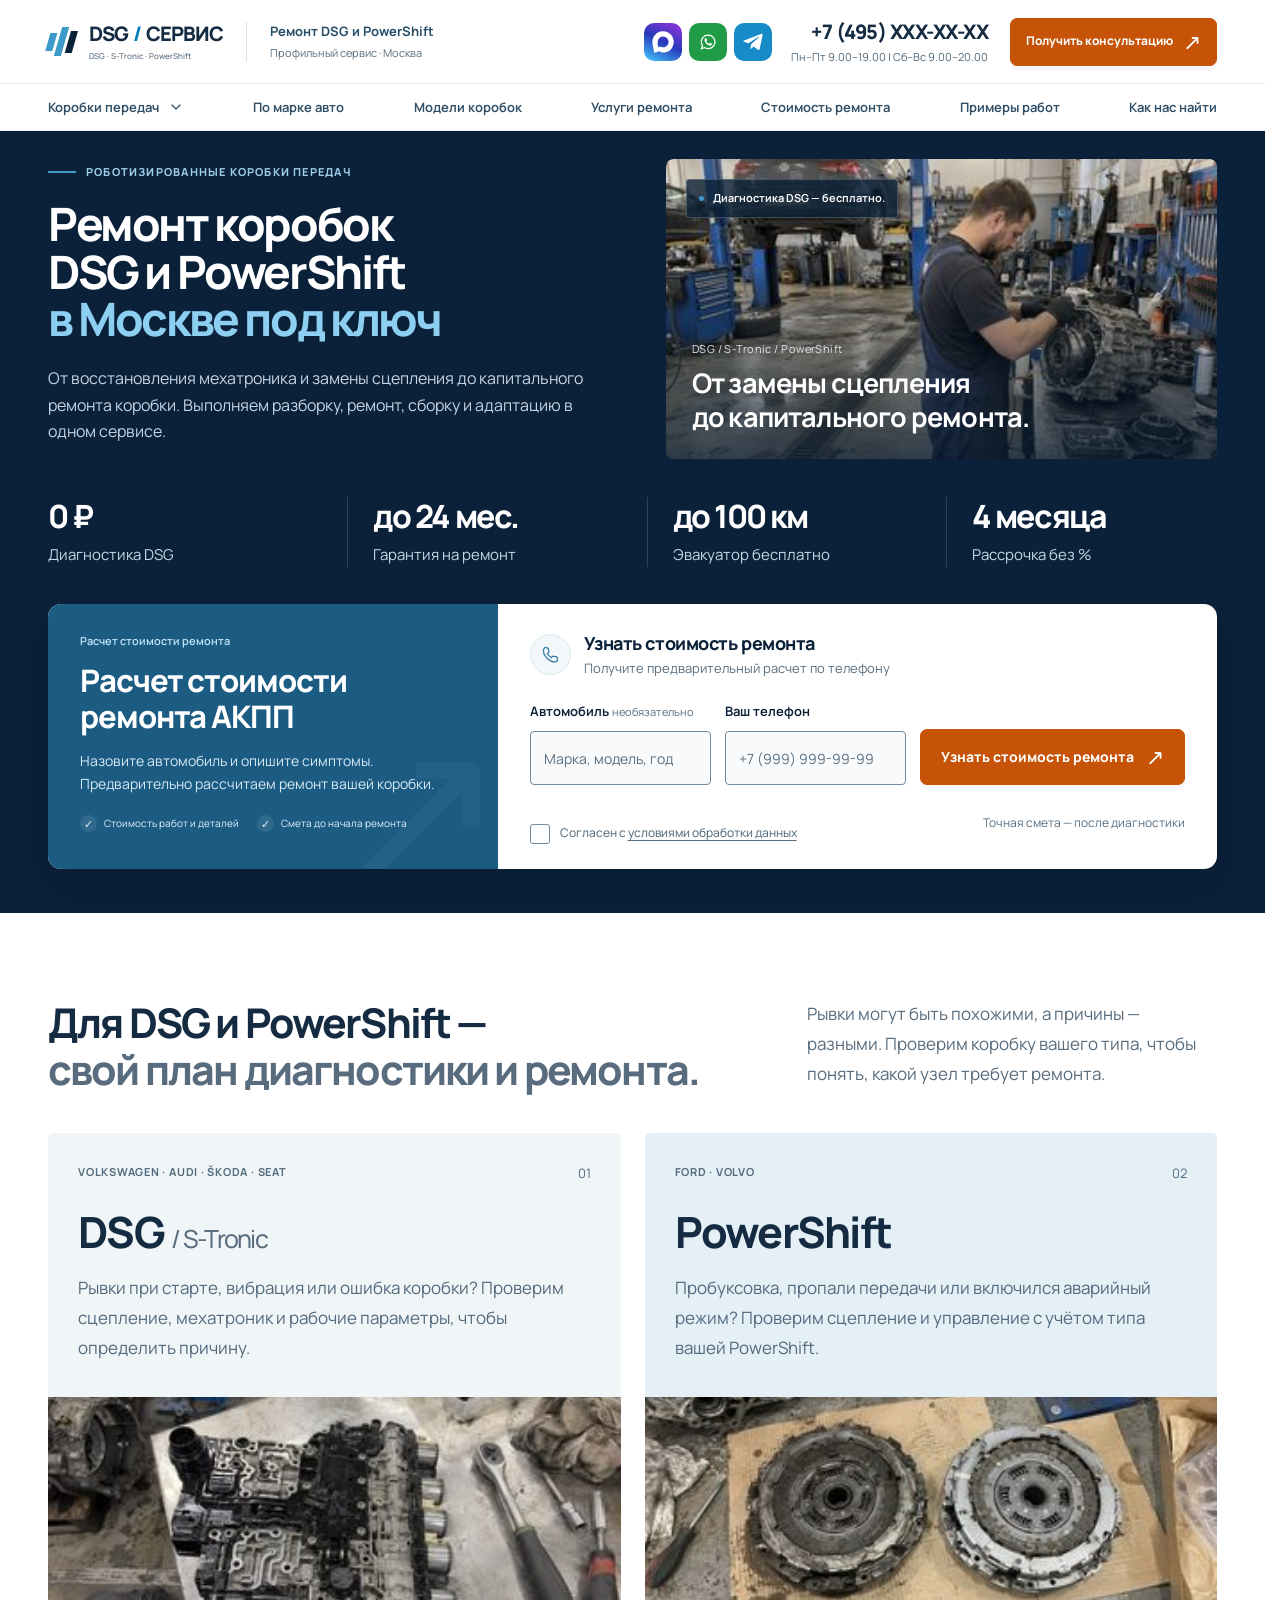
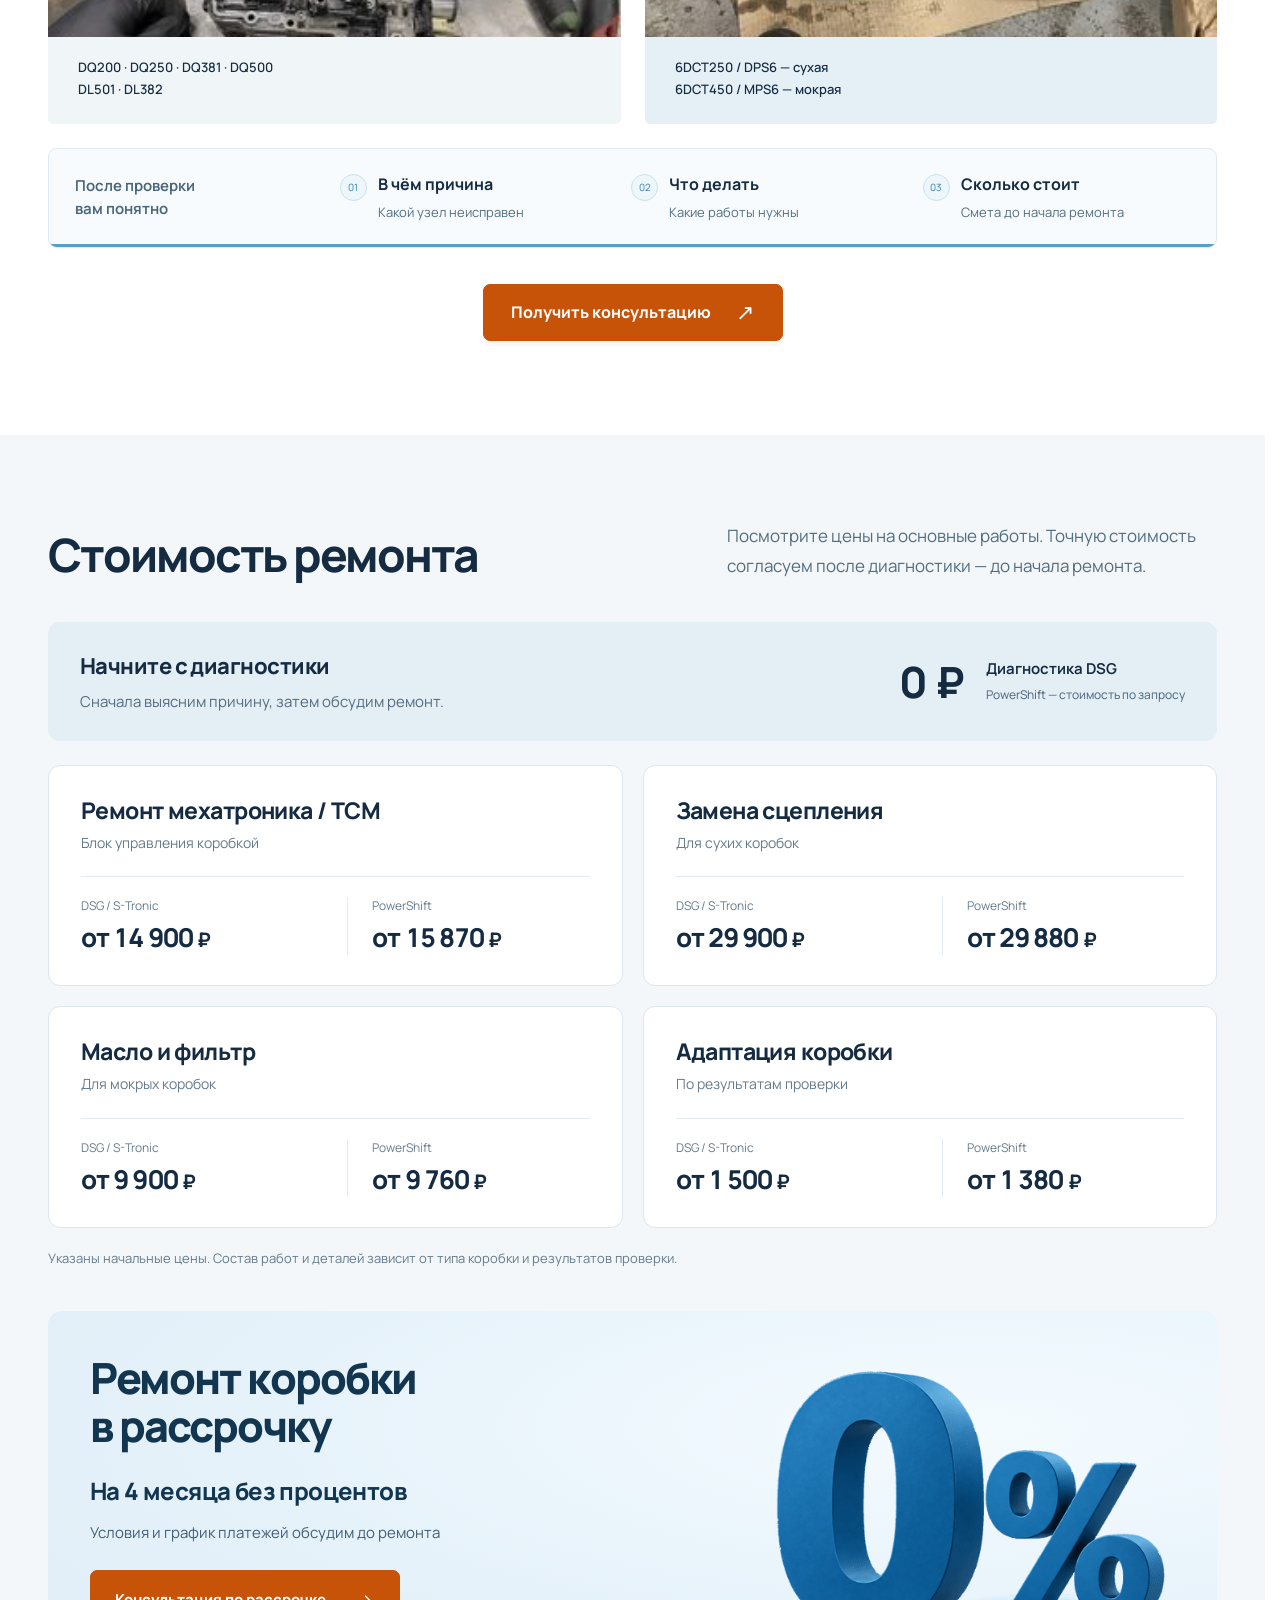
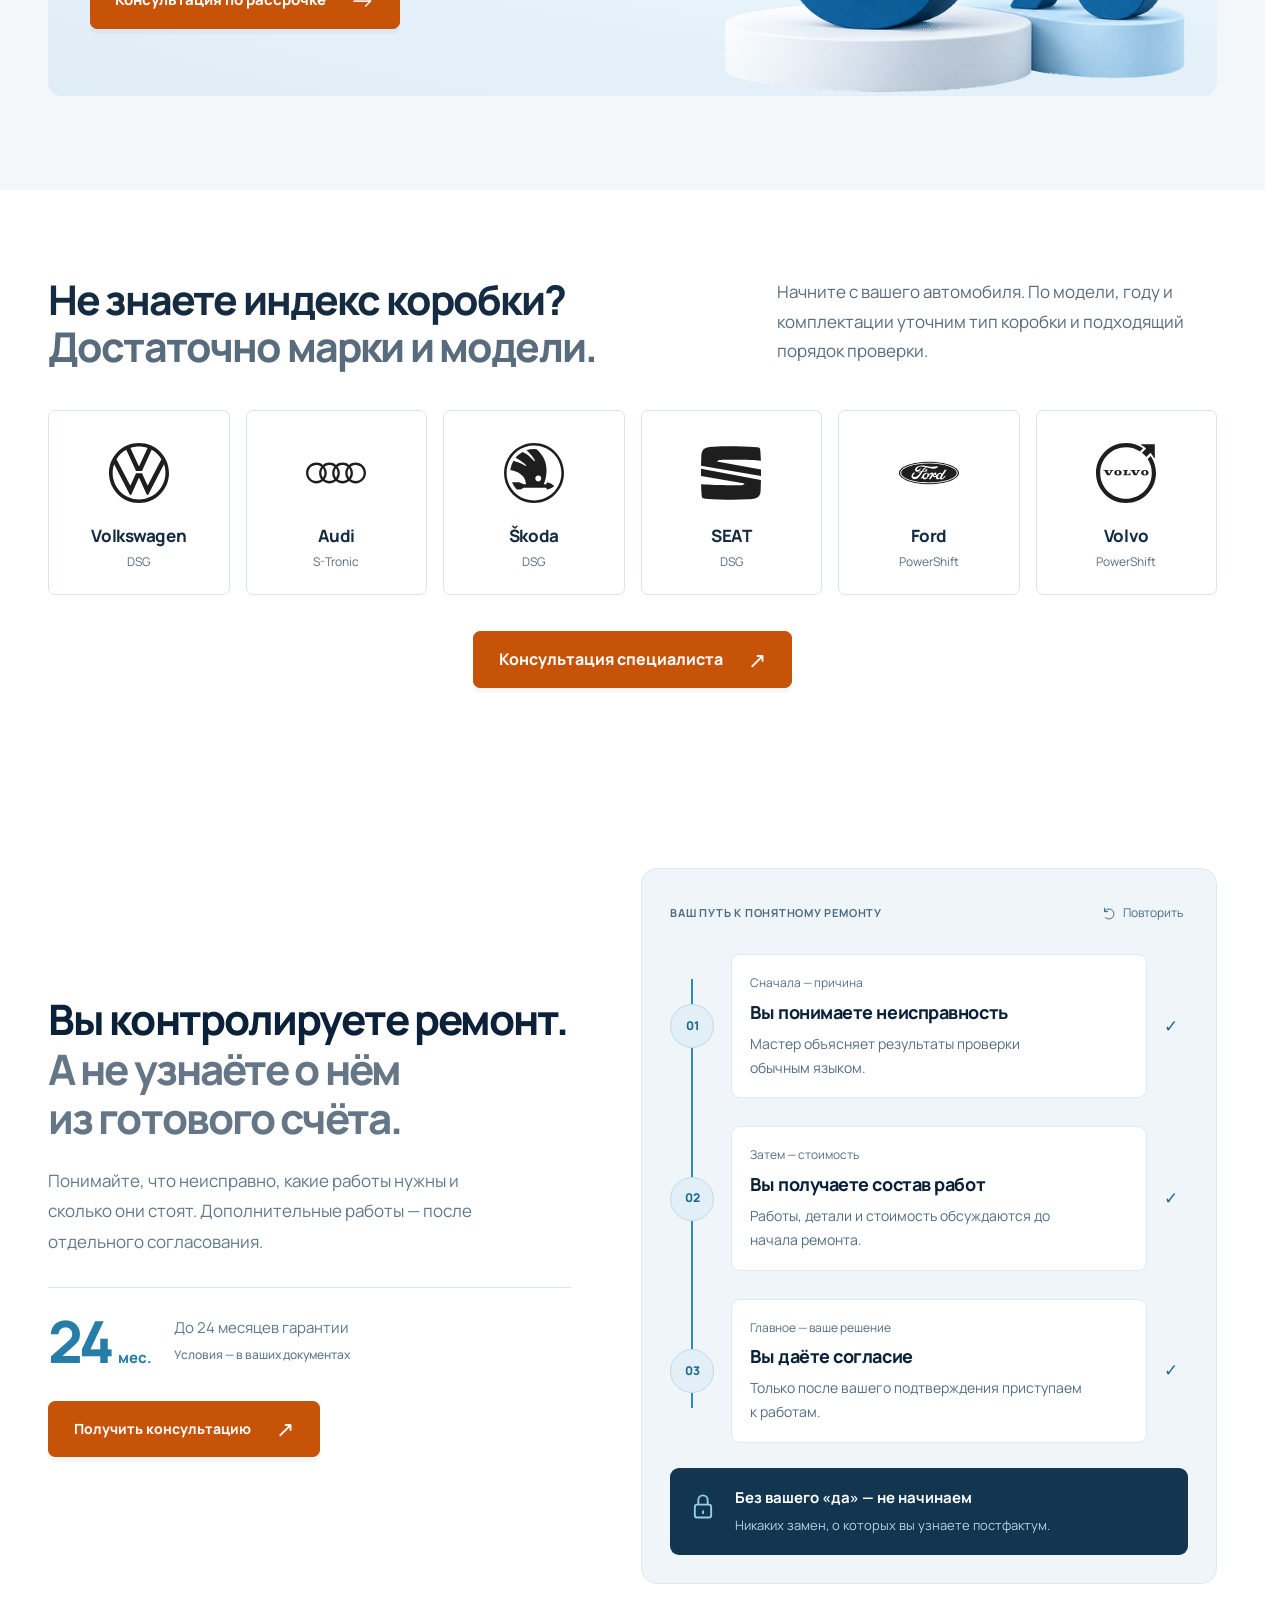
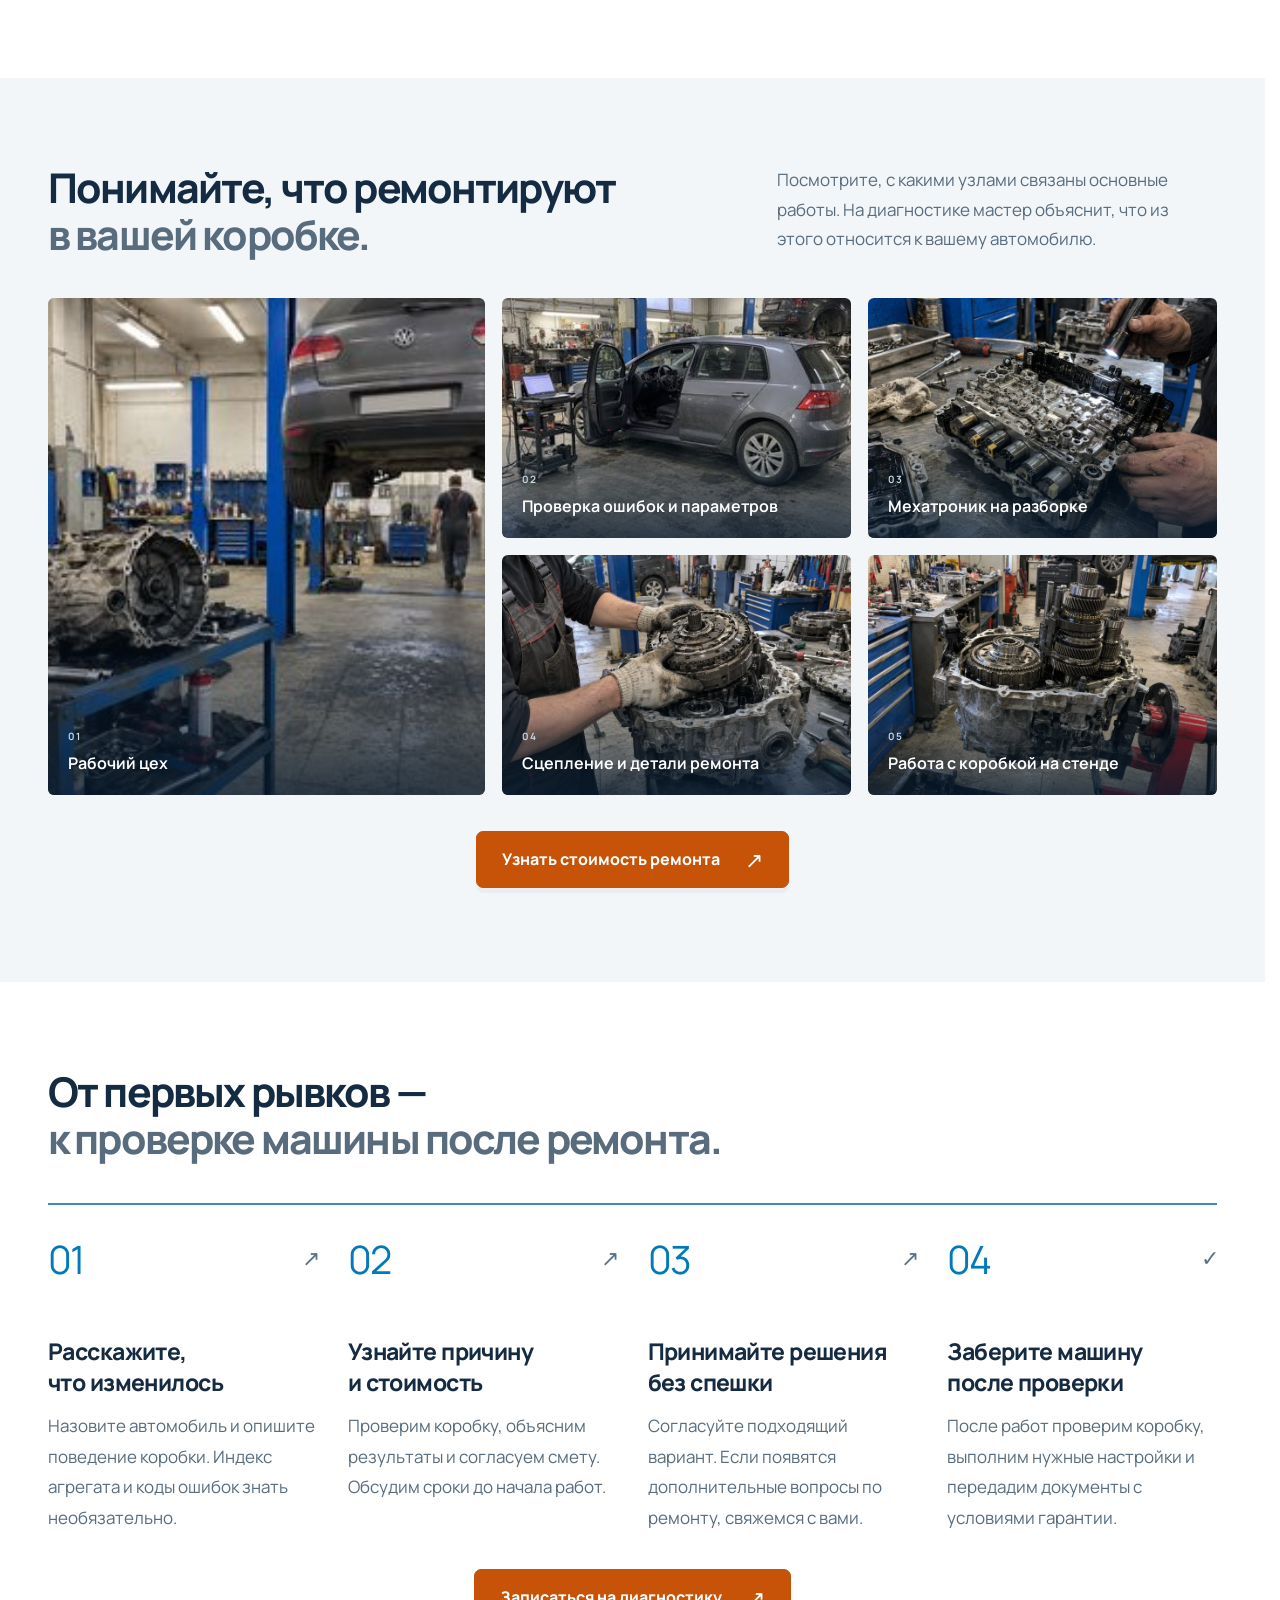
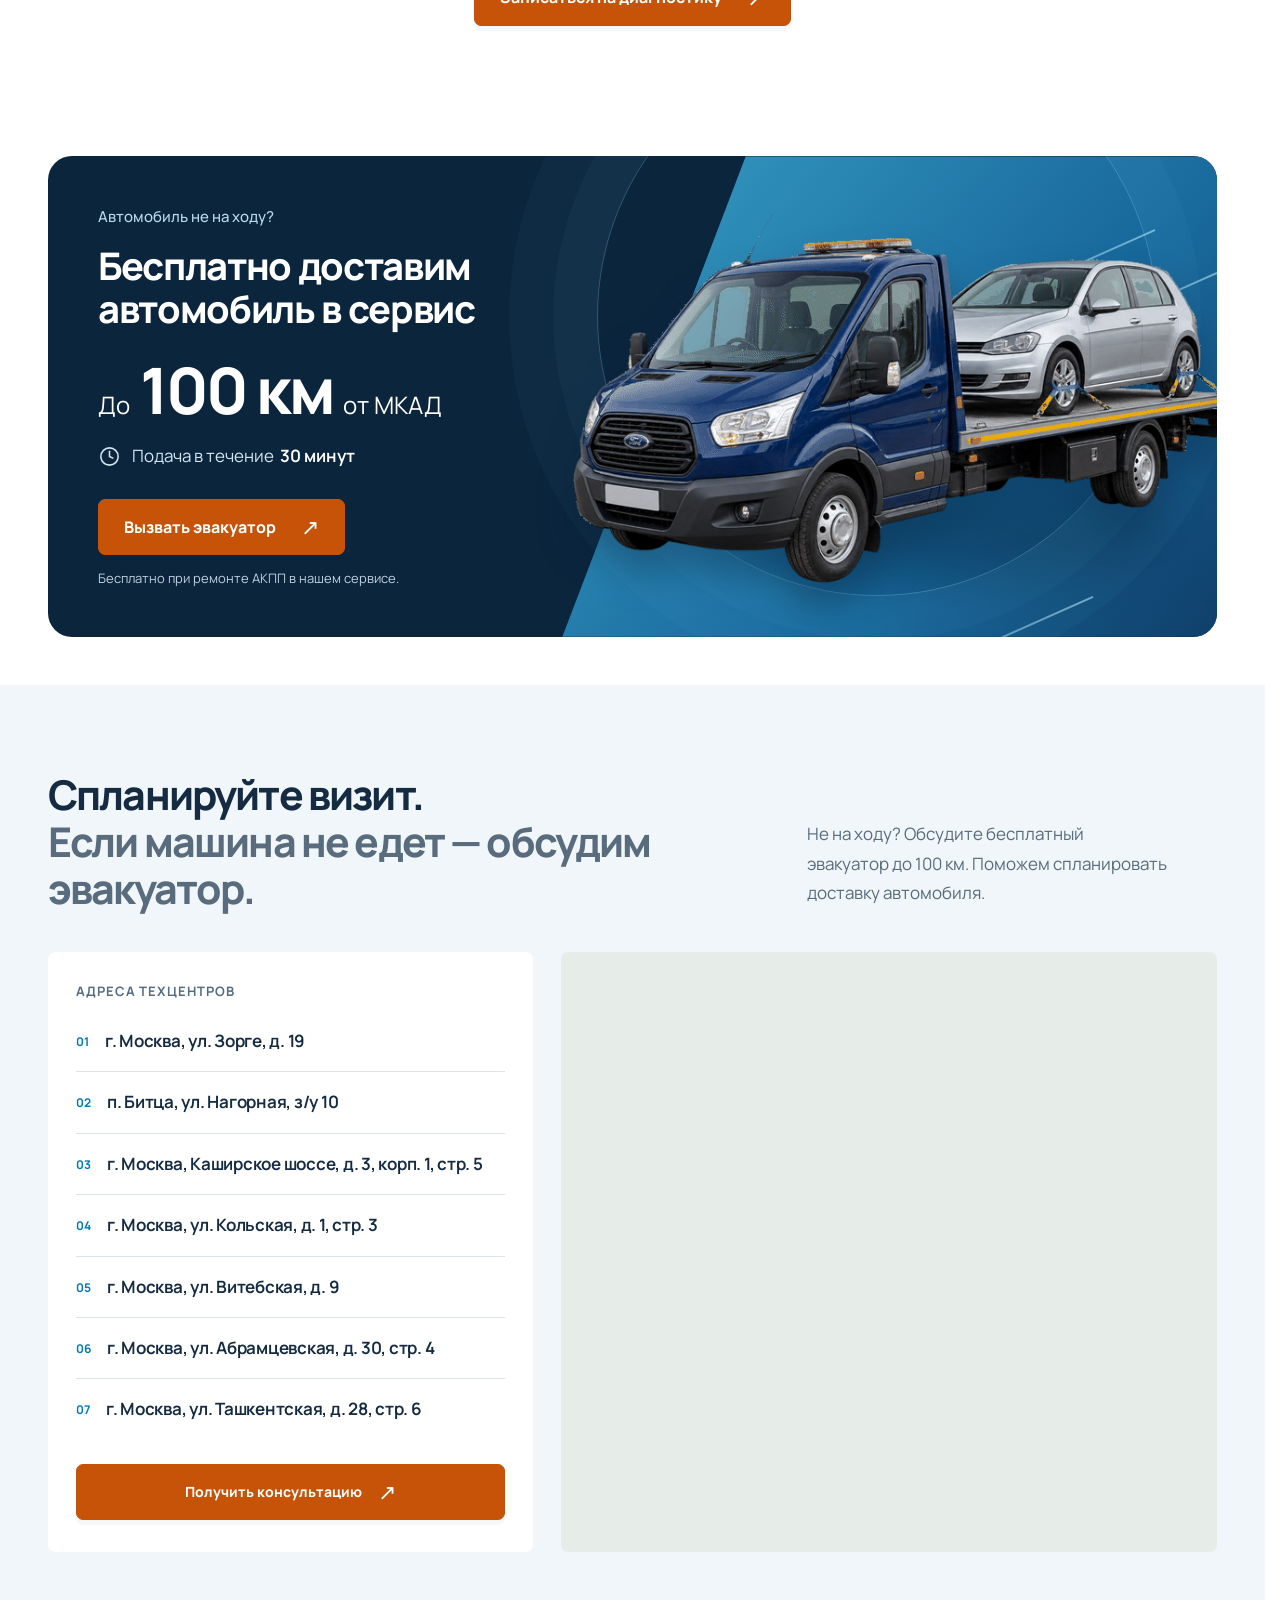
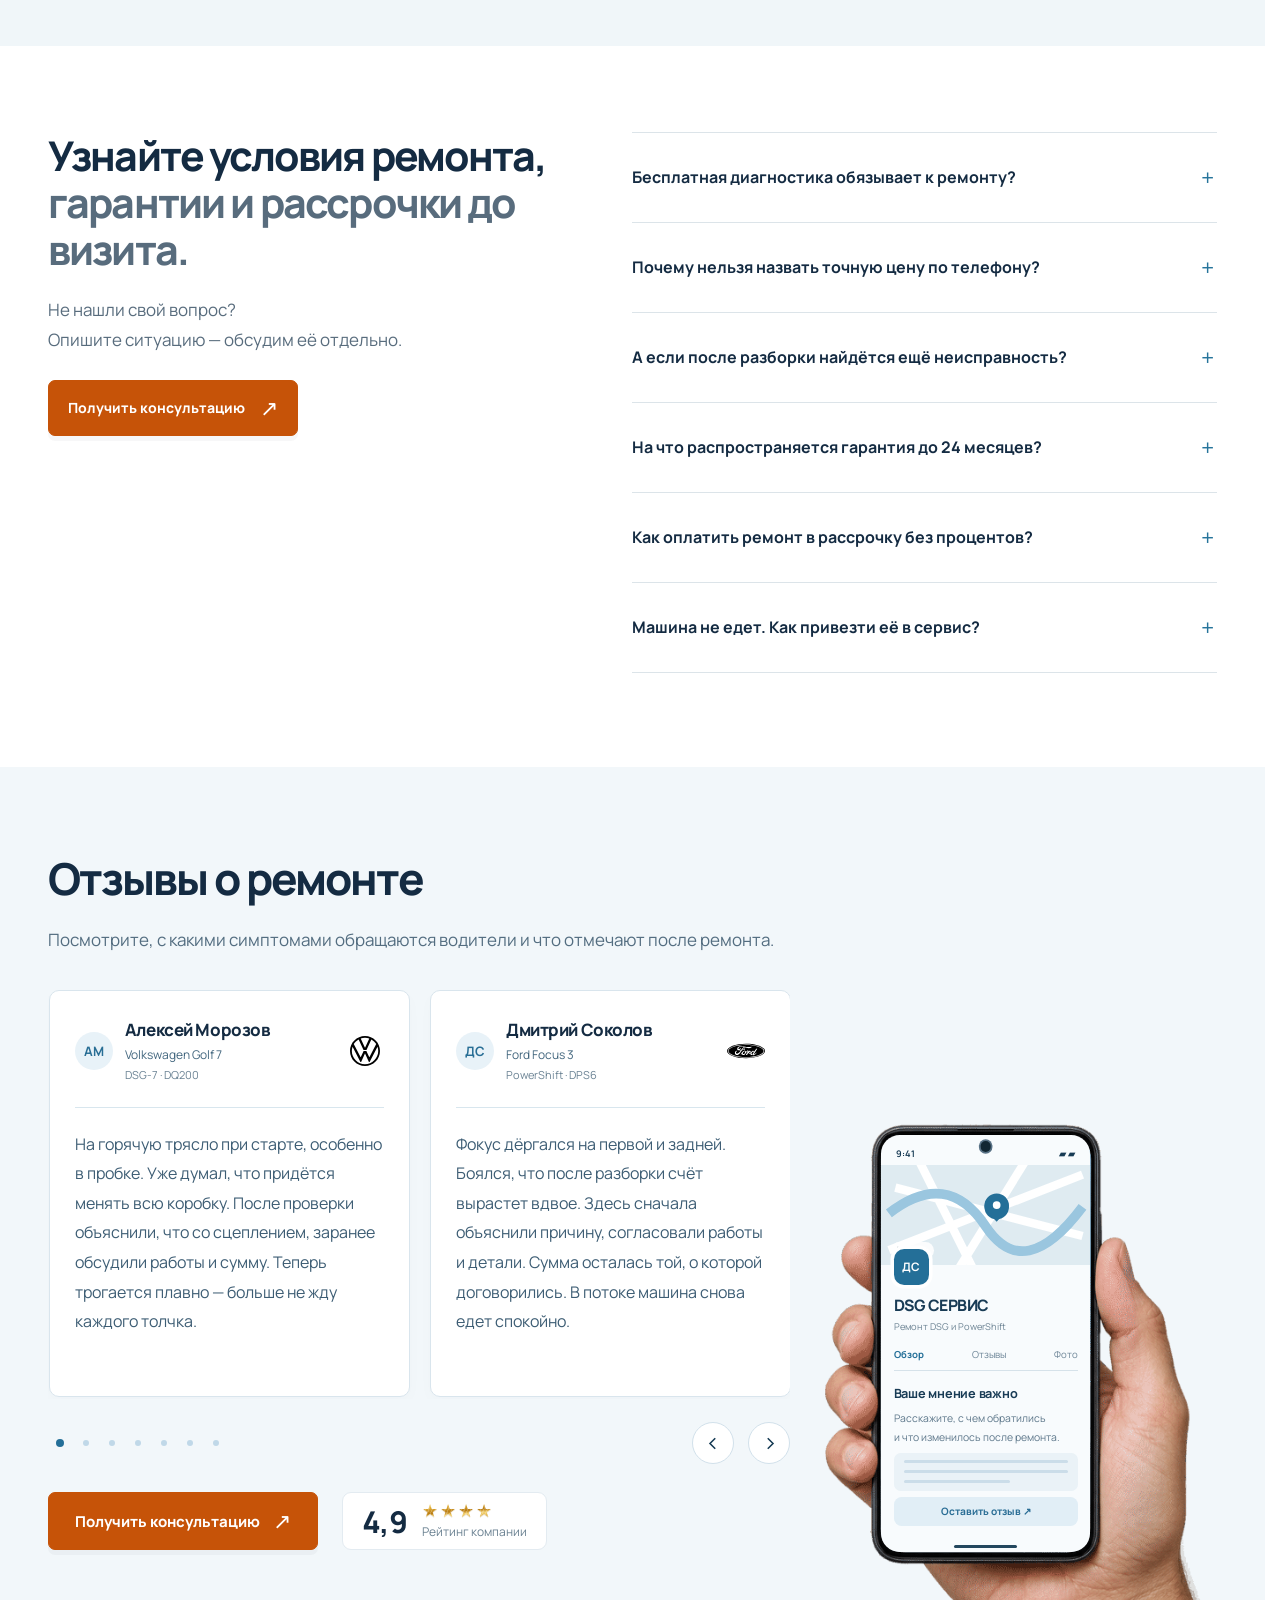
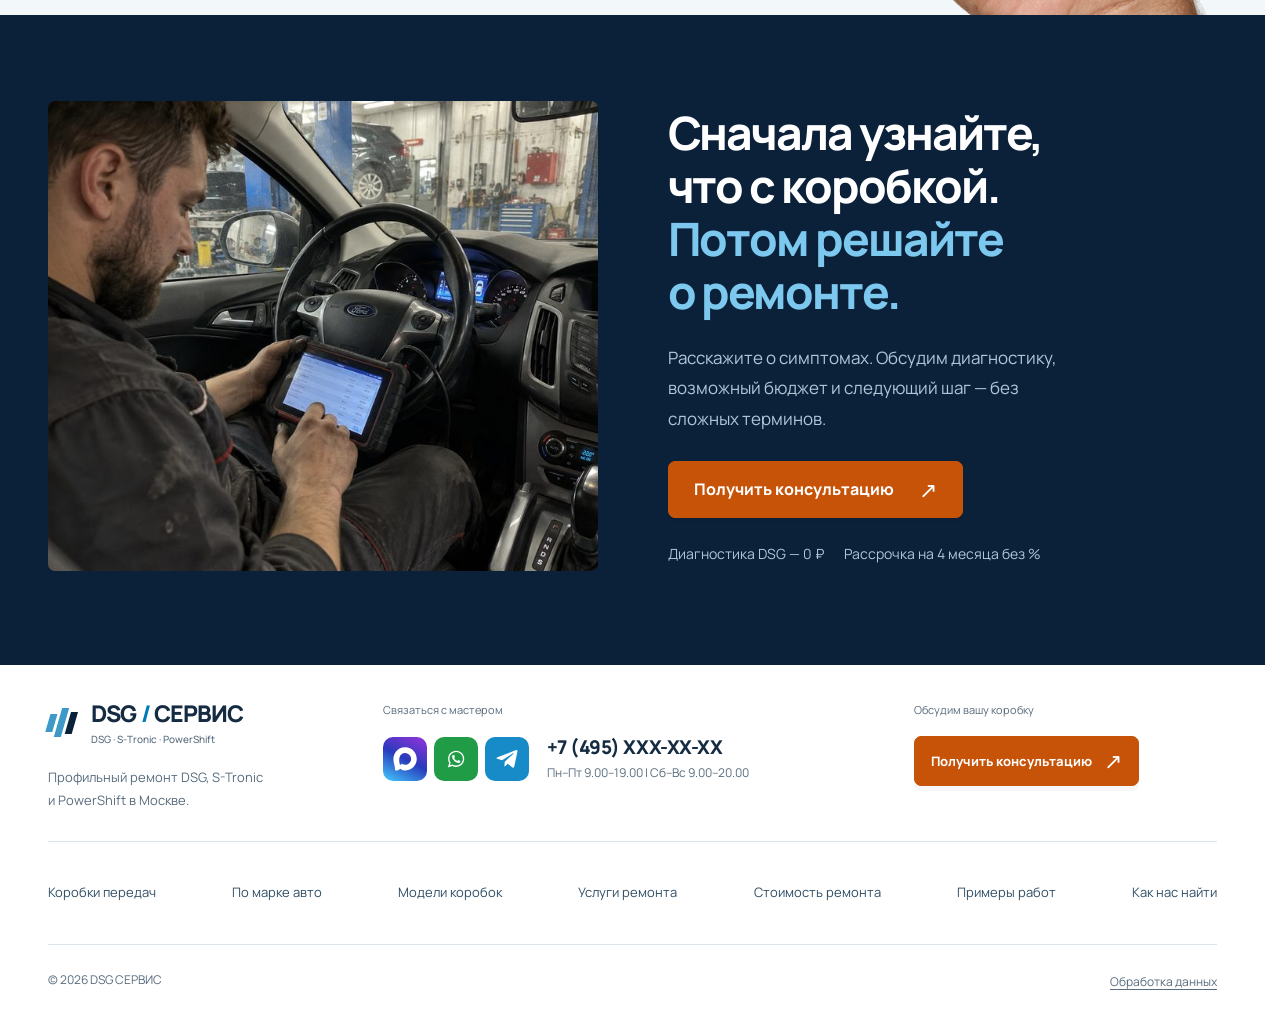
==== commit f20fed2c: "правки" ====
--- a/index.html
+++ b/index.html
@@ -9,7 +9,7 @@
   <meta name="robots" content="noindex, nofollow">
   <meta property="og:title" content="Ремонт DSG и PowerShift в Москве — DSG СЕРВИС">
   <meta property="og:description" content="Мехатроник, сцепление и капитальный ремонт роботизированных коробок. Гарантия до 24 месяцев.">
-  <meta property="og:image" content="/assets/images/hero-phone.jpg">
+  <meta property="og:image" content="assets/images/hero-phone.jpg">
   <title>Ремонт DSG и PowerShift в Москве — DSG СЕРВИС</title>
   <link rel="icon" href="assets/icons/favicon.svg" type="image/svg+xml">
   <link rel="stylesheet" href="assets/css/site.css">
@@ -18,7 +18,7 @@
   <script src="assets/js/config.js" defer></script>
   <script src="assets/js/site.js" defer></script>
 </head>
-<body data-lead-image="home-modal"><a class="skip-link" href="#main">Перейти к содержанию</a><header class="site-header"><div class="container header-inner"><a class="brand" href="/" aria-label="DSG СЕРВИС — главная"><span class="brand-symbol" aria-hidden="true"><i></i><i></i><i></i></span><span class="brand-name">DSG<span class="brand-slash">/</span>СЕРВИС<small>DSG · S-Tronic · PowerShift</small></span></a><div class="header-specialty"><strong>Ремонт DSG и PowerShift</strong><span>Профильный сервис · Москва</span></div><div class="messengers" aria-label="Мессенджеры"><button type="button" class="messenger messenger-max" data-contact="MAX" aria-label="Написать в MAX" title="MAX"><img src="assets/icons/messengers/max.svg" alt="" width="24" height="24"></button><button type="button" class="messenger messenger-whatsapp" data-contact="WhatsApp" aria-label="Написать в WhatsApp" title="WhatsApp"><img src="assets/icons/messengers/whatsapp.svg" alt="" width="24" height="24"></button><button type="button" class="messenger messenger-telegram" data-contact="Telegram" aria-label="Написать в Telegram" title="Telegram"><img src="assets/icons/messengers/telegram.svg" alt="" width="24" height="24"></button></div><div class="phone-block"><span class="phone-placeholder">+7 (495) XXX-XX-XX</span><small>Пн–Пт 9.00–19.00 <br>Сб–Вс 9.00–20.00</small></div><button type="button" class="button button-orange" data-open-lead="consult">Получить консультацию<span aria-hidden="true">↗</span></button><button class="menu-toggle" aria-label="Открыть меню" aria-expanded="false" aria-controls="mobile-menu"><span></span><span></span><span></span></button></div><div class="site-nav-row"><nav class="container desktop-nav" aria-label="Основная навигация"><details class="gearbox-dropdown"><summary aria-label="Открыть раздел коробок передач">Коробки передач<svg class="dropdown-chevron" viewBox="0 0 24 24" fill="none" stroke="currentColor" stroke-width="1.8" stroke-linecap="round" stroke-linejoin="round" aria-hidden="true" focusable="false"><path d="m6 9 6 6 6-6"/></svg></summary><div class="gearbox-dropdown-panel"><a href="/dsg/"><strong>DSG / S-Tronic</strong><span>Volkswagen · Audi · Škoda · SEAT</span></a><a href="/404/"><strong>PowerShift</strong><span>Ford · Volvo</span></a><a href="/404/"><strong>DCT китайских авто</strong><span>Chery · Geely · Haval и другие</span></a></div></details><a href="/brands/">По марке авто</a><a href="/gearboxes/#gearbox-catalog">Модели коробок</a><a href="/gearboxes/#services">Услуги ремонта</a><a href="/#prices">Стоимость ремонта</a><a href="/#gallery">Примеры работ</a><a href="/#addresses">Как нас найти</a></nav></div><nav id="mobile-menu" class="mobile-menu" aria-label="Мобильная навигация" hidden><details class="gearbox-dropdown"><summary aria-label="Открыть раздел коробок передач">Коробки передач<svg class="dropdown-chevron" viewBox="0 0 24 24" fill="none" stroke="currentColor" stroke-width="1.8" stroke-linecap="round" stroke-linejoin="round" aria-hidden="true" focusable="false"><path d="m6 9 6 6 6-6"/></svg></summary><div class="gearbox-dropdown-panel"><a href="/dsg/"><strong>DSG / S-Tronic</strong><span>Volkswagen · Audi · Škoda · SEAT</span></a><a href="/404/"><strong>PowerShift</strong><span>Ford · Volvo</span></a><a href="/404/"><strong>DCT китайских авто</strong><span>Chery · Geely · Haval и другие</span></a></div></details><a href="/brands/">По марке авто</a><a href="/gearboxes/#gearbox-catalog">Модели коробок</a><a href="/gearboxes/#services">Услуги ремонта</a><a href="/#prices">Стоимость ремонта</a><a href="/#gallery">Примеры работ</a><a href="/#addresses">Как нас найти</a><a href="/#guarantee">Гарантия на ремонт</a><a href="/#faq">Ответы мастера</a></nav></header><main id="main"><section class="hero" aria-labelledby="hero-title"><div class="container hero-grid"><div class="hero-copy"><p class="eyebrow light"><span></span> Роботизированные коробки передач</p><h1 id="hero-title">Ремонт коробок<br>DSG и PowerShift<br><span>в Москве под ключ</span></h1><p class="hero-description">От восстановления мехатроника и замены сцепления до капитального ремонта коробки. Выполняем разборку, ремонт, сборку и адаптацию в одном сервисе.</p><div class="hero-promise"><span>✓</span><p><strong>До 24 месяцев гарантии</strong>  <br>Условия для вашего ремонта — в документах</p></div></div><div class="hero-visual"><img src="assets/images/hero-phone.jpg" alt="Мастер ремонтирует коробку на верстаке в рабочем цехе" width="900" height="675" srcset="assets/images/responsive/hero-phone-320.jpg 320w, assets/images/responsive/hero-phone-480.jpg 480w, assets/images/responsive/hero-phone-640.jpg 640w, assets/images/hero-phone.jpg 900w" sizes="(max-width:700px) calc(100vw - 40px), (max-width:1190px) 45vw, 650px" decoding="async" loading="eager" fetchpriority="high"><div class="photo-label"><span class="photo-dot"></span> Диагностика DSG — бесплатно.</div><div class="hero-photo-caption"><span>DSG / S-Tronic / PowerShift</span><strong>От замены сцепления<br>до капитального ремонта.</strong></div></div></div>
+<body data-lead-image="home-modal"><a class="skip-link" href="#main">Перейти к содержанию</a><header class="site-header"><div class="container header-inner"><a class="brand" href="./" aria-label="DSG СЕРВИС — главная"><span class="brand-symbol" aria-hidden="true"><i></i><i></i><i></i></span><span class="brand-name">DSG<span class="brand-slash">/</span>СЕРВИС<small>DSG · S-Tronic · PowerShift</small></span></a><div class="header-specialty"><strong>Ремонт DSG и PowerShift</strong><span>Профильный сервис · Москва</span></div><div class="messengers" aria-label="Мессенджеры"><button type="button" class="messenger messenger-max" data-contact="MAX" aria-label="Написать в MAX" title="MAX"><img src="assets/icons/messengers/max.svg" alt="" width="24" height="24"></button><button type="button" class="messenger messenger-whatsapp" data-contact="WhatsApp" aria-label="Написать в WhatsApp" title="WhatsApp"><img src="assets/icons/messengers/whatsapp.svg" alt="" width="24" height="24"></button><button type="button" class="messenger messenger-telegram" data-contact="Telegram" aria-label="Написать в Telegram" title="Telegram"><img src="assets/icons/messengers/telegram.svg" alt="" width="24" height="24"></button></div><div class="phone-block"><span class="phone-placeholder">+7 (495) XXX-XX-XX</span><small>Пн–Пт 9.00–19.00 <br>Сб–Вс 9.00–20.00</small></div><button type="button" class="button button-orange" data-open-lead="consult">Получить консультацию<span aria-hidden="true">↗</span></button><button class="menu-toggle" aria-label="Открыть меню" aria-expanded="false" aria-controls="mobile-menu"><span></span><span></span><span></span></button></div><div class="site-nav-row"><nav class="container desktop-nav" aria-label="Основная навигация"><details class="gearbox-dropdown"><summary aria-label="Открыть раздел коробок передач">Коробки передач<svg class="dropdown-chevron" viewBox="0 0 24 24" fill="none" stroke="currentColor" stroke-width="1.8" stroke-linecap="round" stroke-linejoin="round" aria-hidden="true" focusable="false"><path d="m6 9 6 6 6-6"/></svg></summary><div class="gearbox-dropdown-panel"><a href="dsg/"><strong>DSG / S-Tronic</strong><span>Volkswagen · Audi · Škoda · SEAT</span></a><a href="404/"><strong>PowerShift</strong><span>Ford · Volvo</span></a><a href="404/"><strong>DCT китайских авто</strong><span>Chery · Geely · Haval и другие</span></a></div></details><a href="brands/">По марке авто</a><a href="gearboxes/#gearbox-catalog">Модели коробок</a><a href="gearboxes/#services">Услуги ремонта</a><a href="./#prices">Стоимость ремонта</a><a href="./#gallery">Примеры работ</a><a href="./#addresses">Как нас найти</a></nav></div><nav id="mobile-menu" class="mobile-menu" aria-label="Мобильная навигация" hidden><details class="gearbox-dropdown"><summary aria-label="Открыть раздел коробок передач">Коробки передач<svg class="dropdown-chevron" viewBox="0 0 24 24" fill="none" stroke="currentColor" stroke-width="1.8" stroke-linecap="round" stroke-linejoin="round" aria-hidden="true" focusable="false"><path d="m6 9 6 6 6-6"/></svg></summary><div class="gearbox-dropdown-panel"><a href="dsg/"><strong>DSG / S-Tronic</strong><span>Volkswagen · Audi · Škoda · SEAT</span></a><a href="404/"><strong>PowerShift</strong><span>Ford · Volvo</span></a><a href="404/"><strong>DCT китайских авто</strong><span>Chery · Geely · Haval и другие</span></a></div></details><a href="brands/">По марке авто</a><a href="gearboxes/#gearbox-catalog">Модели коробок</a><a href="gearboxes/#services">Услуги ремонта</a><a href="./#prices">Стоимость ремонта</a><a href="./#gallery">Примеры работ</a><a href="./#addresses">Как нас найти</a><a href="./#guarantee">Гарантия на ремонт</a><a href="./#faq">Ответы мастера</a></nav></header><main id="main"><section class="hero" aria-labelledby="hero-title"><div class="container hero-grid"><div class="hero-copy"><p class="eyebrow light"><span></span> Роботизированные коробки передач</p><h1 id="hero-title">Ремонт коробок<br>DSG и PowerShift<br><span>в Москве под ключ</span></h1><p class="hero-description">От восстановления мехатроника и замены сцепления до капитального ремонта коробки. Выполняем разборку, ремонт, сборку и адаптацию в одном сервисе.</p><div class="hero-promise"><span>✓</span><p><strong>До 24 месяцев гарантии</strong>  <br>Условия для вашего ремонта — в документах</p></div></div><div class="hero-visual"><img src="assets/images/hero-phone.jpg" alt="Мастер ремонтирует коробку на верстаке в рабочем цехе" width="900" height="675" srcset="assets/images/responsive/hero-phone-320.jpg 320w, assets/images/responsive/hero-phone-480.jpg 480w, assets/images/responsive/hero-phone-640.jpg 640w, assets/images/hero-phone.jpg 900w" sizes="(max-width:700px) calc(100vw - 40px), (max-width:1190px) 45vw, 650px" decoding="async" loading="eager" fetchpriority="high"><div class="photo-label"><span class="photo-dot"></span> Диагностика DSG — бесплатно.</div><div class="hero-photo-caption"><span>DSG / S-Tronic / PowerShift</span><strong>От замены сцепления<br>до капитального ремонта.</strong></div></div></div>
 <div class="container"><div class="hero-benefits"><div><strong>0 ₽</strong><span>Диагностика DSG</span></div><div><strong>до 24 мес.</strong><span>Гарантия на ремонт</span></div><div><strong>до 100 км</strong><span>Эвакуатор бесплатно</span></div><div><strong>4 месяца</strong><span>Рассрочка без %</span></div></div>
 <form class="hero-form inquiry-form" id="hero-form" novalidate><div class="inquiry-intro"><span class="inquiry-kicker">Расчет стоимости ремонта</span><h2>Расчет стоимости<br>ремонта АКПП</h2><p>Назовите автомобиль и опишите симптомы.<br>Предварительно рассчитаем ремонт вашей коробки.</p><div class="inquiry-outcomes" aria-label="Что обсудим"><span><i aria-hidden="true">✓</i> Стоимость работ и деталей</span><span><i aria-hidden="true">✓</i> Смета до начала ремонта</span></div><span class="inquiry-watermark" aria-hidden="true">↗</span></div><div class="inquiry-fields"><div class="inquiry-field-heading"><span class="inquiry-call-icon" aria-hidden="true"><svg viewBox="0 0 24 24" fill="none" stroke="currentColor" stroke-width="1.6"><path d="m5 3 4 1 1 5-2 2a14 14 0 0 0 5 5l2-2 5 1 1 4c-1 3-5 3-9 1C7 17 3 12 3 7c0-2 1-3 2-4Z"/></svg></span><div><strong>Узнать стоимость ремонта</strong><p>Получите предварительный расчет по телефону</p></div></div><div class="inquiry-inputs"><div class="hero-form-field"><label for="hero-car">Автомобиль <span>необязательно</span></label><input id="hero-car" name="car" placeholder="Марка, модель, год" autocomplete="off"></div><div class="hero-form-field"><label for="hero-phone">Ваш телефон</label><input id="hero-phone" name="phone" type="tel" inputmode="tel" autocomplete="tel" placeholder="+7 (999) 999-99-99" required maxlength="18" aria-describedby="hero-error"></div><button type="submit" class="button button-orange">Узнать стоимость ремонта<span aria-hidden="true">↗</span></button></div><div class="inquiry-bottom"><label class="consent"><input type="checkbox" name="consent" id="hero-consent" required><span>Согласен с <button type="button" class="privacy-text" data-privacy>условиями обработки данных</button></span></label><p class="inquiry-hint">Точная смета — после диагностики</p></div><p id="hero-error" class="form-error" role="status"></p></div></form></div></section>
 <section class="section specialization-section" id="specialization" aria-labelledby="specialization-title"><div class="container">
@@ -43,6 +43,6 @@
       <details><summary>Машина не едет. Как привезти её в сервис?<span aria-hidden="true">+</span></summary><div class="faq-answer"><p>Эвакуатор бесплатно в пределах 100 км от МКАД при ремонте АКПП в нашем сервисе. Подача в течение 30 минут. При обращении сообщите местонахождение автомобиля и возможность подъезда — согласуем маршрут и детали подачи.</p></div></details>
     </div></div></section>
 <section class="section simple-reviews-section" id="reviews" aria-labelledby="reviews-title"><div class="container"><div class="simple-reviews-heading"><h2 id="reviews-title">Отзывы о ремонте</h2><p>Посмотрите, с какими симптомами обращаются водители и что отмечают после ремонта.</p></div><div class="simple-reviews-layout"><div class="simple-reviews-content"><div class="simple-review-grid" role="region" aria-label="Отзывы о ремонте — слайдер" tabindex="0"><article class="simple-review"><div class="simple-review-person"><span class="simple-review-avatar" aria-hidden="true">АМ</span><div><h3>Алексей Морозов</h3><p>Volkswagen Golf 7<span>DSG-7 · DQ200</span></p></div><img src="assets/icons/brands/volkswagen.svg" width="40" height="36" alt="" loading="lazy"></div><p class="simple-review-text">На горячую трясло при старте, особенно в пробке. Уже думал, что придётся менять всю коробку. После проверки объяснили, что со сцеплением, заранее обсудили работы и сумму. Теперь трогается плавно — больше не жду каждого толчка.</p></article><article class="simple-review"><div class="simple-review-person"><span class="simple-review-avatar" aria-hidden="true">ДС</span><div><h3>Дмитрий Соколов</h3><p>Ford Focus 3<span>PowerShift · DPS6</span></p></div><img src="assets/icons/brands/ford-wide.svg" width="48" height="32" alt="" loading="lazy"></div><p class="simple-review-text">Фокус дёргался на первой и задней. Боялся, что после разборки счёт вырастет вдвое. Здесь сначала объяснили причину, согласовали работы и детали. Сумма осталась той, о которой договорились. В потоке машина снова едет спокойно.</p></article><article class="simple-review"><div class="simple-review-person"><span class="simple-review-avatar" aria-hidden="true">СК</span><div><h3>Сергей Кузнецов</h3><p>Audi A4<span>S-Tronic · DL501</span></p></div><img src="assets/icons/brands/audi.svg" width="40" height="36" alt="" loading="lazy"></div><p class="simple-review-text">На прогретой машине появлялись толчки, а утром всё было нормально. Переживал, что на диагностике ничего не найдут. Описал, когда это происходит, мастер проверил коробку на горячую. После ремонта переключения стали мягче, стоимость заранее обсудили.</p></article><article class="simple-review"><div class="simple-review-person"><span class="simple-review-avatar" aria-hidden="true">АВ</span><div><h3>Андрей Волков</h3><p>Škoda Octavia<span>DSG-7 · DQ200</span></p></div><img src="assets/icons/brands/skoda.svg" width="40" height="36" alt="" loading="lazy"></div><p class="simple-review-text">В пробке машина дрожала при трогании. Не понимал, можно ли ещё ездить или уже вызывать эвакуатор. По телефону объяснили порядок проверки, а после диагностики показали, что требует замены. Забрал машину без прежней тряски.</p></article><article class="simple-review"><div class="simple-review-person"><span class="simple-review-avatar" aria-hidden="true">МС</span><div><h3>Михаил Смирнов</h3><p>Volkswagen Passat<span>DSG-6 · DQ250</span></p></div><img src="assets/icons/brands/volkswagen.svg" width="40" height="36" alt="" loading="lazy"></div><p class="simple-review-text">Появилась задержка при включении задней. Больше всего боялся услышать «поменяем всё, а там посмотрим». Здесь объяснили результаты проверки и предложили конкретные работы. Дополнительные замены без звонка не делали, итоговую сумму я знал заранее.</p></article><article class="simple-review"><div class="simple-review-person"><span class="simple-review-avatar" aria-hidden="true">ИП</span><div><h3>Игорь Павлов</h3><p>Ford Mondeo<span>PowerShift · 6DCT450</span></p></div><img src="assets/icons/brands/ford-wide.svg" width="40" height="36" alt="" loading="lazy"></div><p class="simple-review-text">После прогрева коробка начала пинаться. Машина нужна каждый день, поэтому сразу спросил про сроки. Рассказали, что будут проверять и когда смогут дать ответ. По ходу ремонта держали в курсе, при выдаче объяснили рекомендации.</p></article><article class="simple-review"><div class="simple-review-person"><span class="simple-review-avatar" aria-hidden="true">НО</span><div><h3>Николай Орлов</h3><p>SEAT Leon<span>DSG-7 · DQ200</span></p></div><img src="assets/icons/brands/seat.svg" width="40" height="36" alt="" loading="lazy"></div><p class="simple-review-text">Замигала индикация передач, машина перестала нормально ехать. Думал, что попал на замену коробки целиком. После диагностики объяснили проблему с управлением и согласовали ремонт. Понравилось, что со мной разговаривали понятно, без сложных терминов.</p></article></div><div class="review-slider-nav" hidden><button class="review-arrow" type="button" data-review-prev aria-label="Предыдущий отзыв"><svg viewBox="0 0 24 24" fill="none" stroke="currentColor" stroke-width="1.8"><path d="m14 6-6 6 6 6"/></svg></button><div class="review-slider-dots" aria-label="Выбрать отзыв"></div><button class="review-arrow" type="button" data-review-next aria-label="Следующий отзыв"><svg viewBox="0 0 24 24" fill="none" stroke="currentColor" stroke-width="1.8"><path d="m10 6 6 6-6 6"/></svg></button><span class="review-slider-status sr-only" aria-live="polite"></span></div><div class="simple-reviews-bottom"><button type="button" class="button button-orange" data-open-lead="consult">Получить консультацию<span aria-hidden="true">↗</span></button><div class="company-rating" aria-label="Рейтинг компании 4,9 из 5"><div class="company-rating-number"><strong data-company-rating>4,9</strong></div><div><div class="company-rating-stars" aria-hidden="true">★★★★<span>★</span></div><p>Рейтинг компании</p></div></div></div></div><div class="hand-phone-stage" aria-hidden="true"><div class="hand-phone-art"><img class="hand-phone-image" src="assets/images/reviews-hand-phone-v2.png" alt="" width="720" height="1080" srcset="assets/images/responsive/reviews-hand-phone-v2-320.png 320w, assets/images/responsive/reviews-hand-phone-v2-480.png 480w, assets/images/responsive/reviews-hand-phone-v2-640.png 640w, assets/images/reviews-hand-phone-v2.png 720w" sizes="(max-width:700px) 540px, (max-width:960px) 405px, 720px" decoding="async" loading="lazy"><div class="hand-phone-screen"><div class="screen-camera"></div><div class="screen-status"><span>9:41</span><span>▰ ▰</span></div><div class="screen-map"><svg viewBox="0 0 260 155" fill="none"><rect width="260" height="155" fill="#dfebf1"/><path d="M-10 35 280 110M20-20l100 200M200-20 70 190M-20 132 280 15" stroke="#fff" stroke-width="13"/><path d="M-20 75q90-70 150 20t150-30" stroke="#9ac6df" stroke-width="15"/><circle cx="147" cy="65" r="19" fill="#246f98"/><path d="M147 88c-6-8-19-16-19-25a19 19 0 1 1 38 0c0 9-13 17-19 25Z" fill="#246f98"/><circle cx="147" cy="62" r="6" fill="white"/></svg><span>Москва</span></div><div class="screen-business"><span class="screen-business-icon">ДС</span><h3>DSG СЕРВИС</h3><p>Ремонт DSG и PowerShift</p><div class="screen-tabs"><strong>Обзор</strong><span>Отзывы</span><span>Фото</span></div><h4>Ваше мнение важно</h4><p class="screen-invite">Расскажите, с чем обратились<br>и что изменилось после ремонта.</p><div class="screen-review-lines"><i></i><i></i><i></i></div><span class="screen-review-link">Оставить отзыв ↗</span></div><div class="screen-home-line"></div></div></div></div></div></div></section>
-<section class="section final-section" id="appointment" aria-labelledby="appointment-title"><div class="container final-grid"><div class="final-photo"><img src="assets/images/home-test-drive.jpg" alt="Проверка параметров сканером в салоне Ford" width="800" height="600" srcset="assets/images/responsive/home-test-drive-320.jpg 320w, assets/images/responsive/home-test-drive-480.jpg 480w, assets/images/responsive/home-test-drive-640.jpg 640w, assets/images/home-test-drive.jpg 800w" sizes="(max-width:700px) calc(100vw - 40px), (max-width:1190px) 45vw, 650px" decoding="async" loading="lazy"></div><div><h2 id="appointment-title">Сначала узнайте,  <br>что с коробкой.  <br><span>Потом решайте  <br>о ремонте.</span></h2><p>Расскажите о симптомах. Обсудим диагностику, возможный бюджет и следующий шаг — без сложных терминов.</p><button type="button" class="button button-orange" data-open-lead="consult" >Получить консультацию<span aria-hidden="true">↗</span></button><div class="final-offers"><span>Диагностика DSG — 0 ₽</span><span>Рассрочка на 4 месяца без %</span></div></div></div></section></main><footer class="site-footer"><div class="container footer-main"><div><a class="brand" href="#main" aria-label="DSG СЕРВИС — главная"><span class="brand-symbol" aria-hidden="true"><i></i><i></i><i></i></span><span>DSG<span class="brand-slash">/</span>СЕРВИС<small>DSG · S-Tronic · PowerShift</small></span></a><p>Профильный ремонт DSG, S-Tronic  <br>и PowerShift в Москве.</p></div><div><span class="footer-label">Связаться с мастером</span><div class="footer-contact-row"><div class="messengers" aria-label="Мессенджеры"><button type="button" class="messenger messenger-max" data-contact="MAX" aria-label="Написать в MAX" title="MAX"><img src="assets/icons/messengers/max.svg" alt="" width="24" height="24"></button><button type="button" class="messenger messenger-whatsapp" data-contact="WhatsApp" aria-label="Написать в WhatsApp" title="WhatsApp"><img src="assets/icons/messengers/whatsapp.svg" alt="" width="24" height="24"></button><button type="button" class="messenger messenger-telegram" data-contact="Telegram" aria-label="Написать в Telegram" title="Telegram"><img src="assets/icons/messengers/telegram.svg" alt="" width="24" height="24"></button></div><div class="phone-block"><span class="phone-placeholder">+7 (495) XXX-XX-XX</span><small>Пн–Пт 9.00–19.00 <br>Сб–Вс 9.00–20.00</small></div></div></div><div class="footer-cta"><span class="footer-label">Обсудим вашу коробку</span><button type="button" class="button button-orange" data-open-lead="consult" >Получить консультацию<span aria-hidden="true">↗</span></button></div></div><nav class="container footer-navigation" aria-label="Навигация в подвале"><a href="/gearboxes/">Коробки передач</a><a href="/brands/">По марке авто</a><a href="/gearboxes/#gearbox-catalog">Модели коробок</a><a href="/gearboxes/#services">Услуги ремонта</a><a href="/#prices">Стоимость ремонта</a><a href="/#gallery">Примеры работ</a><a href="/#addresses">Как нас найти</a></nav><div class="container footer-bottom"><span>© 2026 DSG СЕРВИС</span><button class="privacy-text" data-privacy>Обработка данных</button></div></footer><div class="mobile-bottom"><button type="button" class="button button-orange" data-open-lead="consult" >Получить консультацию<span aria-hidden="true">↗</span></button></div><dialog class="lead-dialog" id="lead-dialog" aria-labelledby="modal-title"><button type="button" class="dialog-close" data-close-lead aria-label="Закрыть форму">×</button><div class="modal-layout"><div class="modal-photo"><img src="assets/images/home-modal.jpg" alt="Мастер осматривает снятую коробку на верстаке" width="640" height="853" srcset="assets/images/responsive/home-modal-320.jpg 320w, assets/images/responsive/home-modal-480.jpg 480w, assets/images/home-modal.jpg 640w" sizes="(max-width:700px) 1px, (max-width:960px) 40vw, 475px" decoding="async" loading="lazy"><div class="modal-photo-copy"><span>DSG / S-Tronic / PowerShift</span><h3>Вы понимаете причину.  <br>Вы выбираете ремонт.</h3><ul><li>Диагностика DSG бесплатно</li><li>Гарантия до 24 месяцев</li><li>Рассрочка на 4 месяца без %</li></ul></div></div><div class="modal-content"><p class="eyebrow" id="modal-eyebrow">Консультация специалиста</p><h2 id="modal-title">Получить консультацию</h2><p id="modal-description">Оставьте телефон. Специалист уточнит симптомы, ответит на вопросы и объяснит порядок диагностики и ремонта.</p><form id="modal-form" novalidate><input type="hidden" name="source" id="modal-source"><label for="modal-car">Автомобиль <span class="optional">необязательно</span></label><input id="modal-car" name="car" placeholder="Марка, модель, год" autocomplete="off"><label for="modal-phone">Ваш телефон</label><input id="modal-phone" type="tel" inputmode="tel" autocomplete="tel" name="phone" placeholder="+7 (999) 999-99-99" required maxlength="18" aria-describedby="modal-error"><label class="consent"><input type="checkbox" name="consent" required id="modal-consent"><span>Согласен с <button type="button" class="privacy-text" data-privacy>условиями обработки данных</button></span></label><p id="modal-error" class="form-error" role="status"></p><button class="button button-orange" type="submit" id="modal-submit">Получить консультацию <span aria-hidden="true">↗</span></button></form></div></div></dialog>
+<section class="section final-section" id="appointment" aria-labelledby="appointment-title"><div class="container final-grid"><div class="final-photo"><img src="assets/images/home-test-drive.jpg" alt="Проверка параметров сканером в салоне Ford" width="800" height="600" srcset="assets/images/responsive/home-test-drive-320.jpg 320w, assets/images/responsive/home-test-drive-480.jpg 480w, assets/images/responsive/home-test-drive-640.jpg 640w, assets/images/home-test-drive.jpg 800w" sizes="(max-width:700px) calc(100vw - 40px), (max-width:1190px) 45vw, 650px" decoding="async" loading="lazy"></div><div><h2 id="appointment-title">Сначала узнайте,  <br>что с коробкой.  <br><span>Потом решайте  <br>о ремонте.</span></h2><p>Расскажите о симптомах. Обсудим диагностику, возможный бюджет и следующий шаг — без сложных терминов.</p><button type="button" class="button button-orange" data-open-lead="consult" >Получить консультацию<span aria-hidden="true">↗</span></button><div class="final-offers"><span>Диагностика DSG — 0 ₽</span><span>Рассрочка на 4 месяца без %</span></div></div></div></section></main><footer class="site-footer"><div class="container footer-main"><div><a class="brand" href="#main" aria-label="DSG СЕРВИС — главная"><span class="brand-symbol" aria-hidden="true"><i></i><i></i><i></i></span><span>DSG<span class="brand-slash">/</span>СЕРВИС<small>DSG · S-Tronic · PowerShift</small></span></a><p>Профильный ремонт DSG, S-Tronic  <br>и PowerShift в Москве.</p></div><div><span class="footer-label">Связаться с мастером</span><div class="footer-contact-row"><div class="messengers" aria-label="Мессенджеры"><button type="button" class="messenger messenger-max" data-contact="MAX" aria-label="Написать в MAX" title="MAX"><img src="assets/icons/messengers/max.svg" alt="" width="24" height="24"></button><button type="button" class="messenger messenger-whatsapp" data-contact="WhatsApp" aria-label="Написать в WhatsApp" title="WhatsApp"><img src="assets/icons/messengers/whatsapp.svg" alt="" width="24" height="24"></button><button type="button" class="messenger messenger-telegram" data-contact="Telegram" aria-label="Написать в Telegram" title="Telegram"><img src="assets/icons/messengers/telegram.svg" alt="" width="24" height="24"></button></div><div class="phone-block"><span class="phone-placeholder">+7 (495) XXX-XX-XX</span><small>Пн–Пт 9.00–19.00 <br>Сб–Вс 9.00–20.00</small></div></div></div><div class="footer-cta"><span class="footer-label">Обсудим вашу коробку</span><button type="button" class="button button-orange" data-open-lead="consult" >Получить консультацию<span aria-hidden="true">↗</span></button></div></div><nav class="container footer-navigation" aria-label="Навигация в подвале"><a href="gearboxes/">Коробки передач</a><a href="brands/">По марке авто</a><a href="gearboxes/#gearbox-catalog">Модели коробок</a><a href="gearboxes/#services">Услуги ремонта</a><a href="./#prices">Стоимость ремонта</a><a href="./#gallery">Примеры работ</a><a href="./#addresses">Как нас найти</a></nav><div class="container footer-bottom"><span>© 2026 DSG СЕРВИС</span><button class="privacy-text" data-privacy>Обработка данных</button></div></footer><div class="mobile-bottom"><button type="button" class="button button-orange" data-open-lead="consult" >Получить консультацию<span aria-hidden="true">↗</span></button></div><dialog class="lead-dialog" id="lead-dialog" aria-labelledby="modal-title"><button type="button" class="dialog-close" data-close-lead aria-label="Закрыть форму">×</button><div class="modal-layout"><div class="modal-photo"><img src="assets/images/home-modal.jpg" alt="Мастер осматривает снятую коробку на верстаке" width="640" height="853" srcset="assets/images/responsive/home-modal-320.jpg 320w, assets/images/responsive/home-modal-480.jpg 480w, assets/images/home-modal.jpg 640w" sizes="(max-width:700px) 1px, (max-width:960px) 40vw, 475px" decoding="async" loading="lazy"><div class="modal-photo-copy"><span>DSG / S-Tronic / PowerShift</span><h3>Вы понимаете причину.  <br>Вы выбираете ремонт.</h3><ul><li>Диагностика DSG бесплатно</li><li>Гарантия до 24 месяцев</li><li>Рассрочка на 4 месяца без %</li></ul></div></div><div class="modal-content"><p class="eyebrow" id="modal-eyebrow">Консультация специалиста</p><h2 id="modal-title">Получить консультацию</h2><p id="modal-description">Оставьте телефон. Специалист уточнит симптомы, ответит на вопросы и объяснит порядок диагностики и ремонта.</p><form id="modal-form" novalidate><input type="hidden" name="source" id="modal-source"><label for="modal-car">Автомобиль <span class="optional">необязательно</span></label><input id="modal-car" name="car" placeholder="Марка, модель, год" autocomplete="off"><label for="modal-phone">Ваш телефон</label><input id="modal-phone" type="tel" inputmode="tel" autocomplete="tel" name="phone" placeholder="+7 (999) 999-99-99" required maxlength="18" aria-describedby="modal-error"><label class="consent"><input type="checkbox" name="consent" required id="modal-consent"><span>Согласен с <button type="button" class="privacy-text" data-privacy>условиями обработки данных</button></span></label><p id="modal-error" class="form-error" role="status"></p><button class="button button-orange" type="submit" id="modal-submit">Получить консультацию <span aria-hidden="true">↗</span></button></form></div></div></dialog>
 <dialog id="privacy-dialog" aria-labelledby="privacy-title"><button class="dialog-close" aria-label="Закрыть" data-close-dialog>×</button><p class="eyebrow">Условия обработки данных</p><h2 id="privacy-title">Как используются ваши данные</h2><p>Телефон и сведения об автомобиле нужны для ответа на ваше обращение и обсуждения ремонта.</p><p>Не указывайте в форме платёжные данные, пароли и другую информацию, которая не относится к вашему вопросу.</p><button class="button button-utility" data-close-dialog>Понятно</button></dialog>
 <dialog class="contact-dialog" id="contact-dialog" aria-labelledby="contact-title"><button class="dialog-close" aria-label="Закрыть" data-close-contact>×</button><p class="eyebrow">Связаться с мастером</p><h2 id="contact-title">Написать в Telegram</h2><p>Этот способ связи сейчас недоступен. Пожалуйста, попробуйте другой мессенджер или позвоните в сервис.</p><button class="button button-utility" data-close-contact>Понятно</button></dialog><noscript><p class="noscript-note">Для открытия форм включите JavaScript. Информация о ремонте доступна без него.</p></noscript></body></html>
